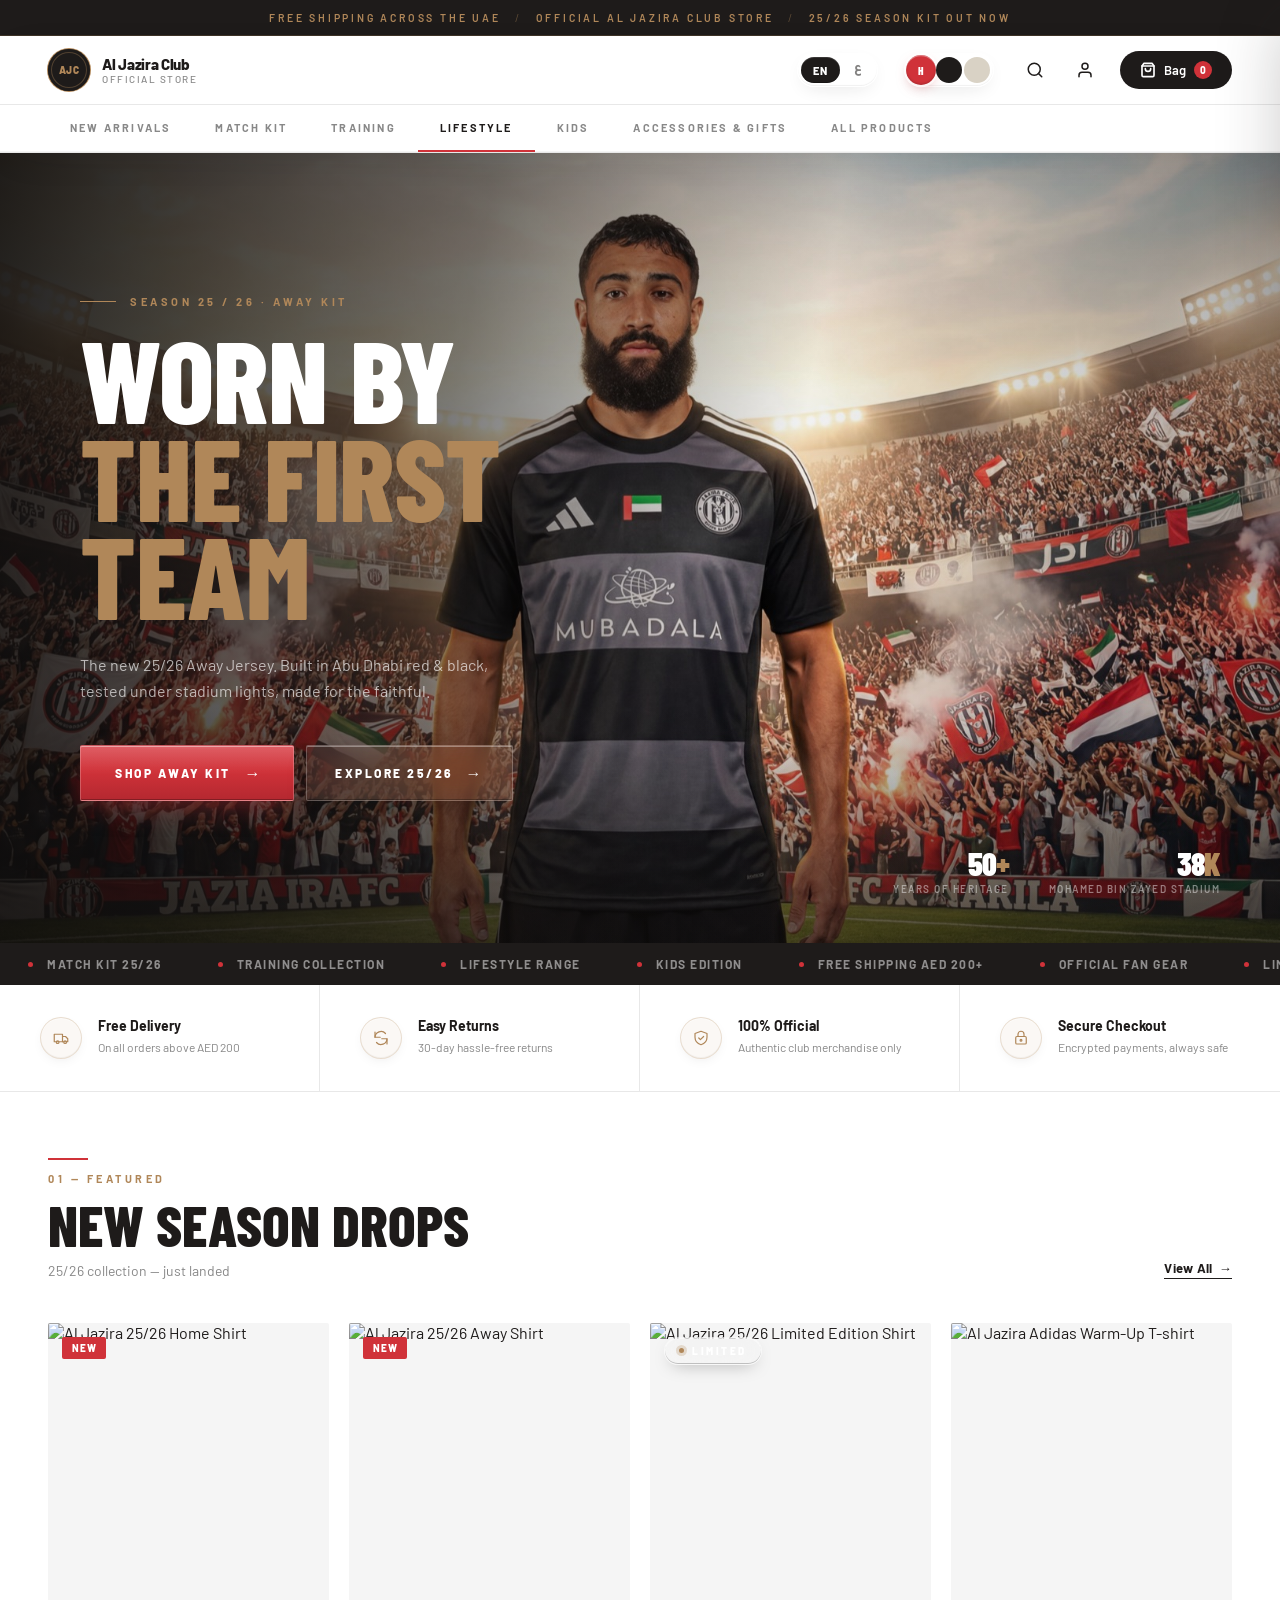
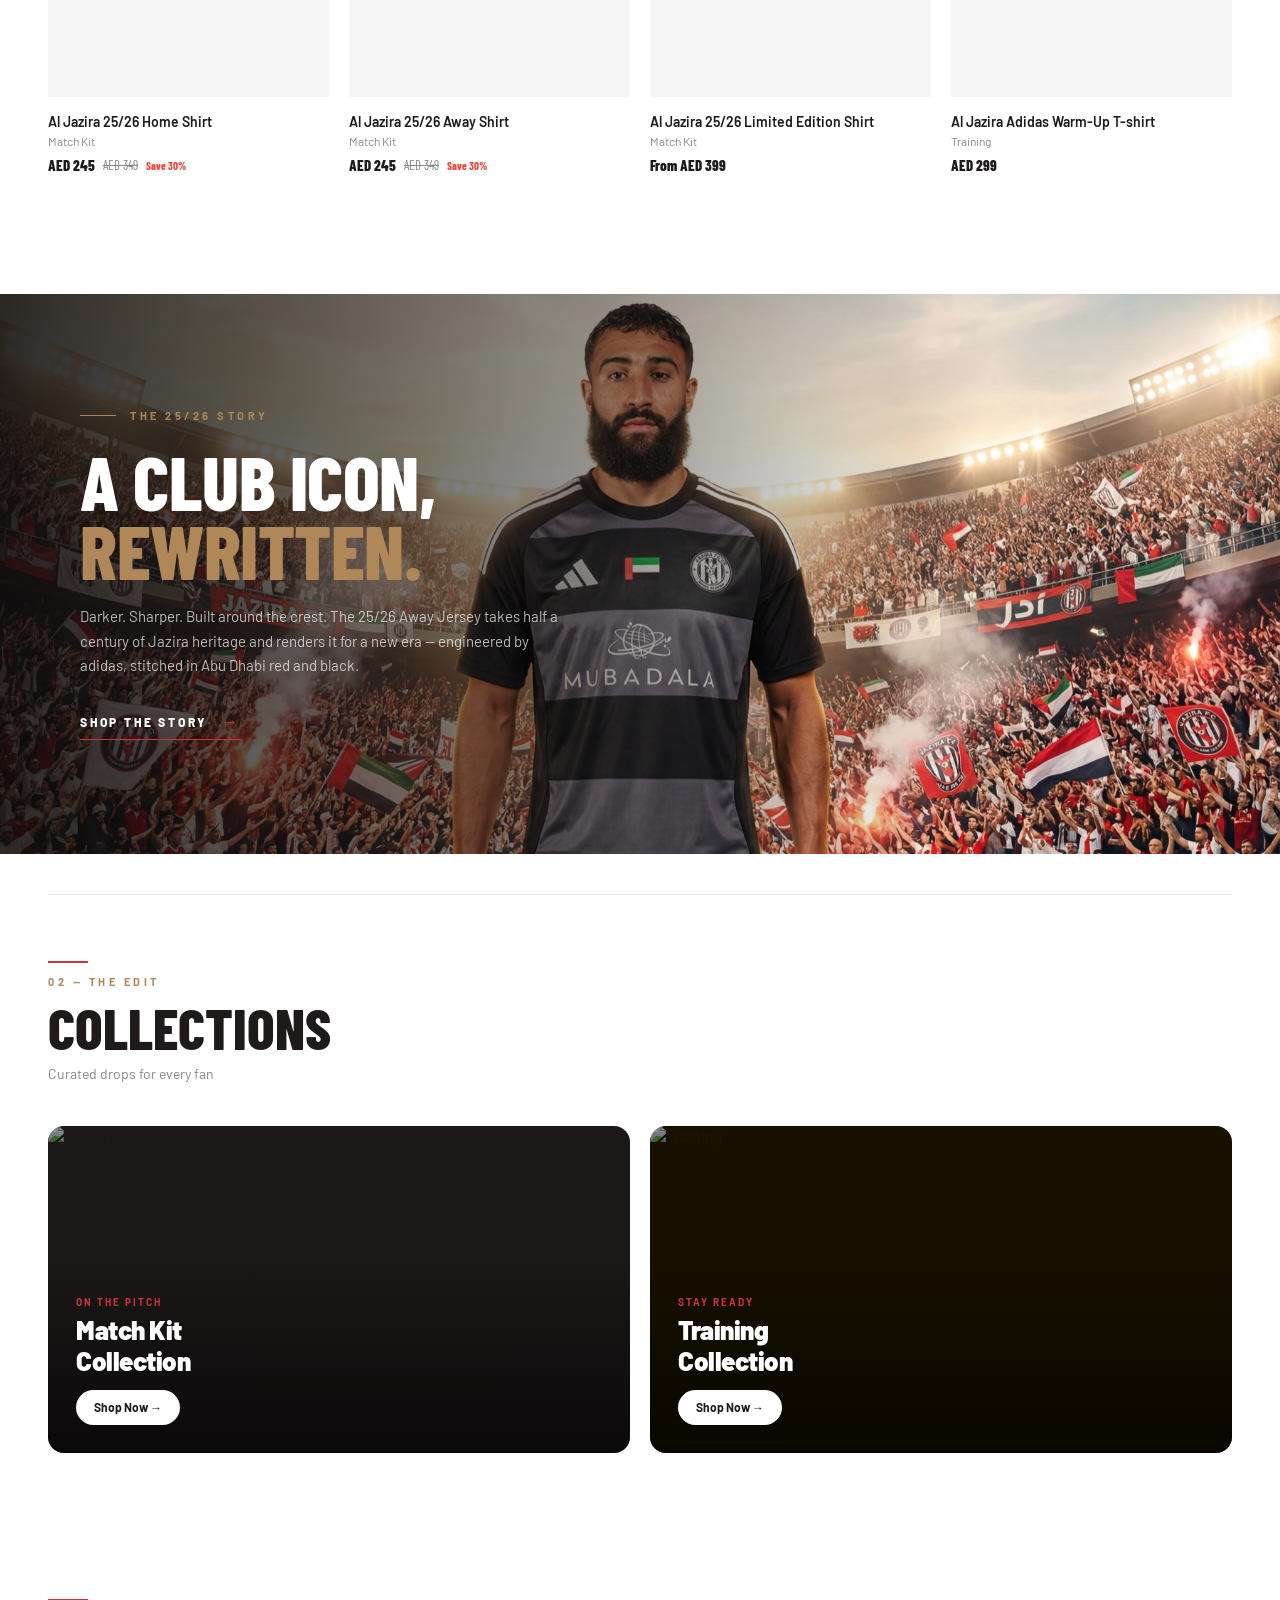
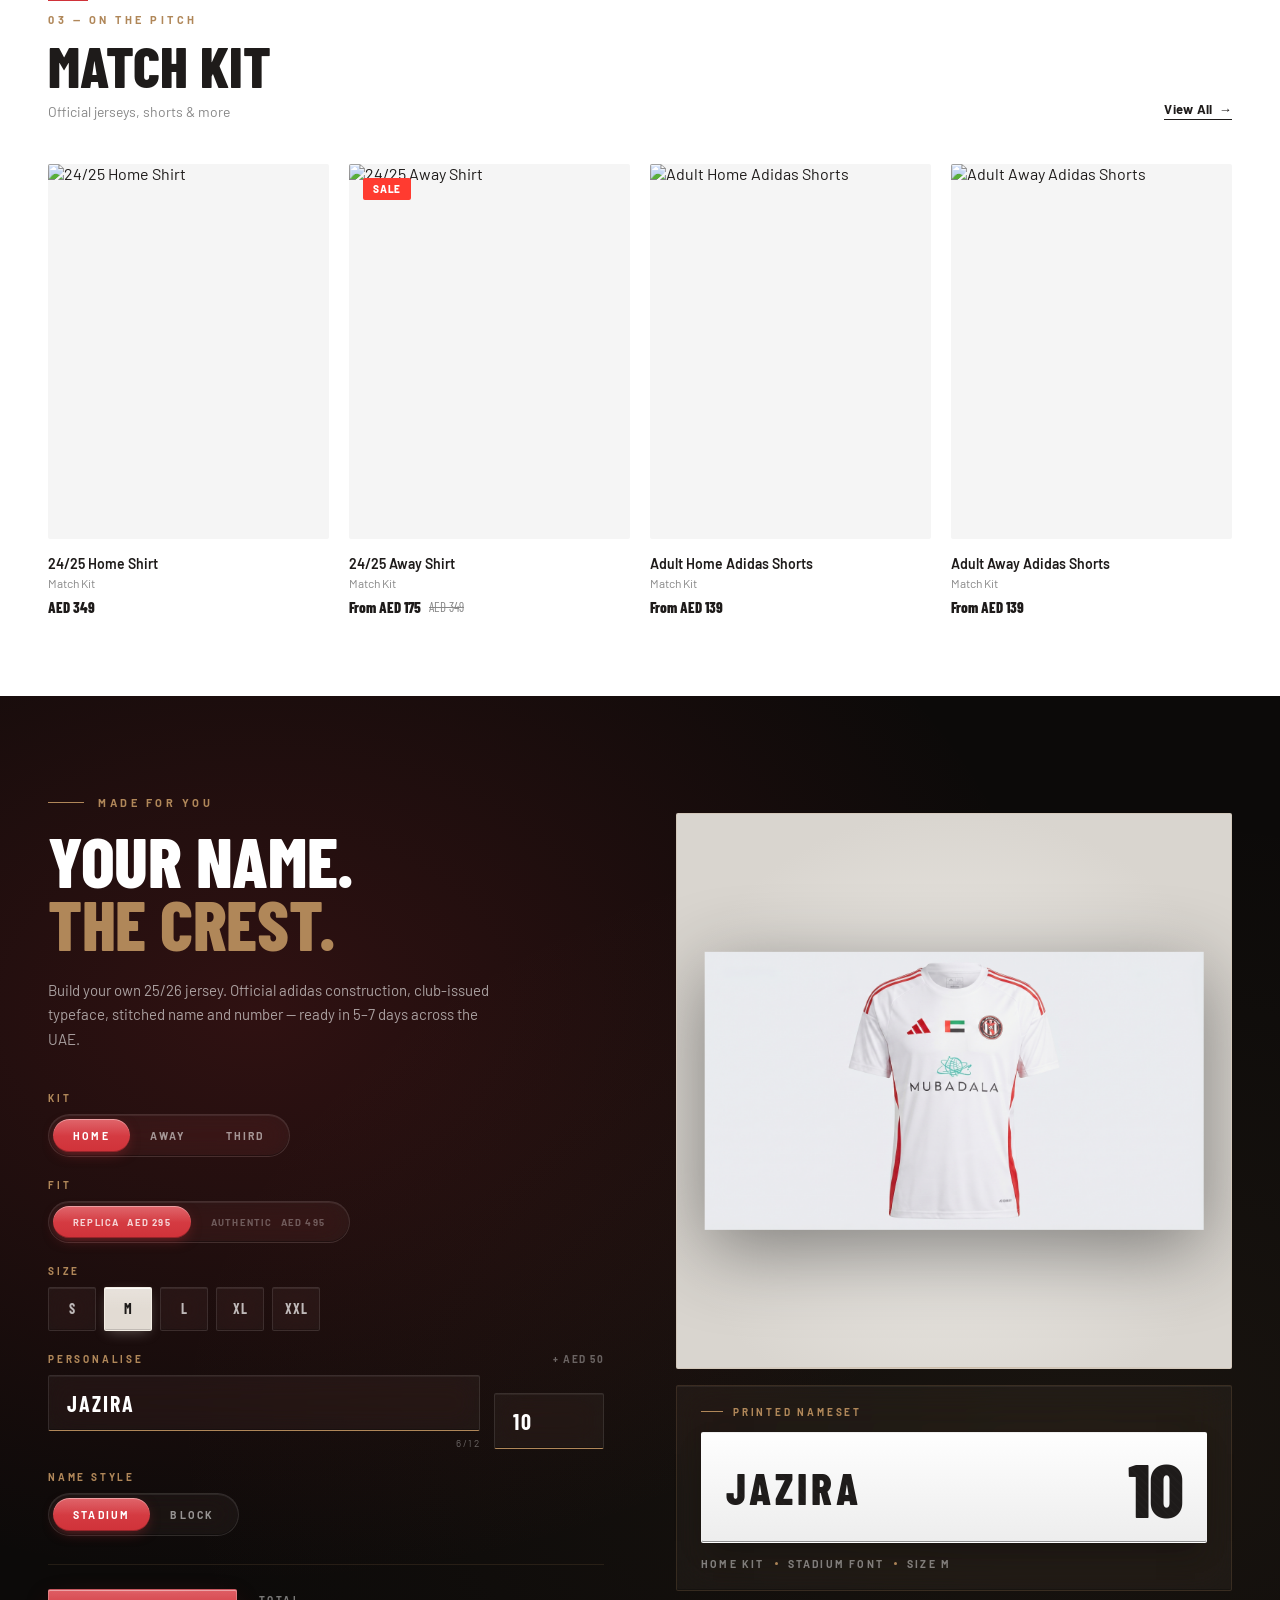
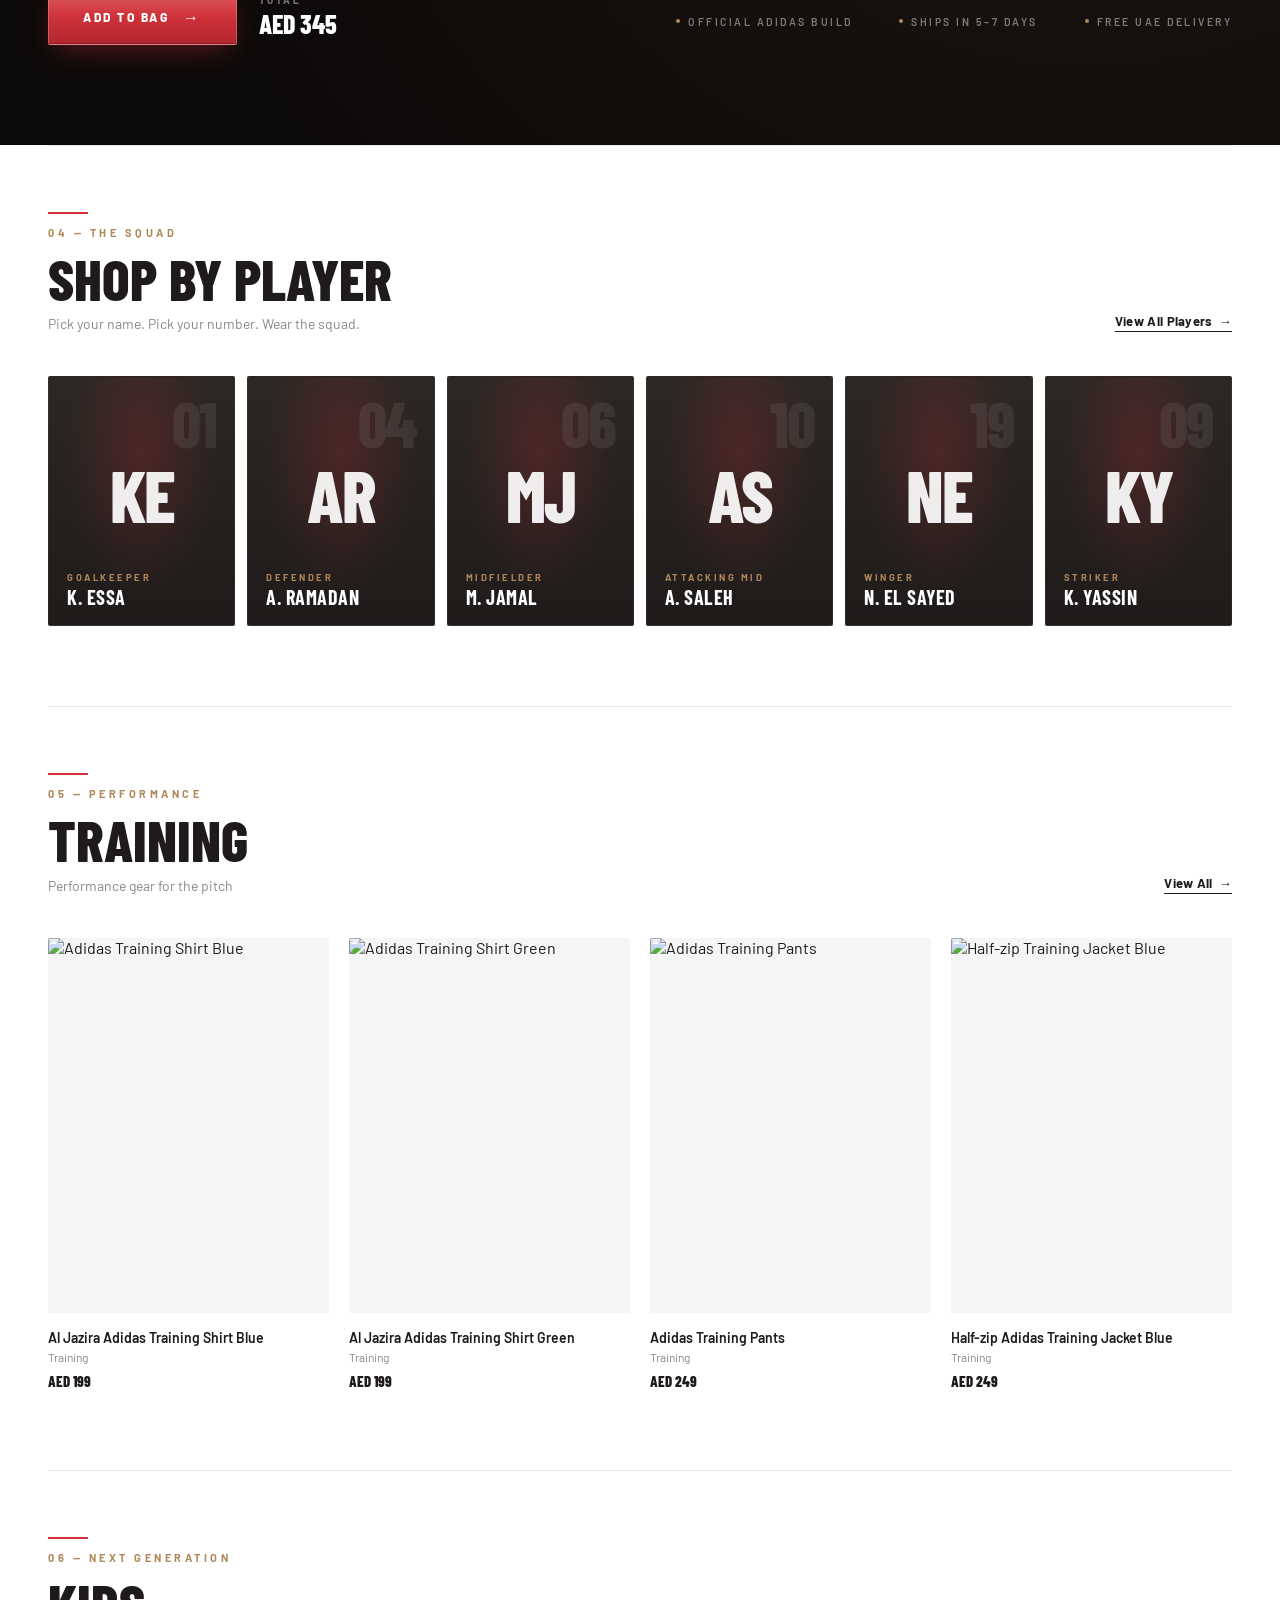
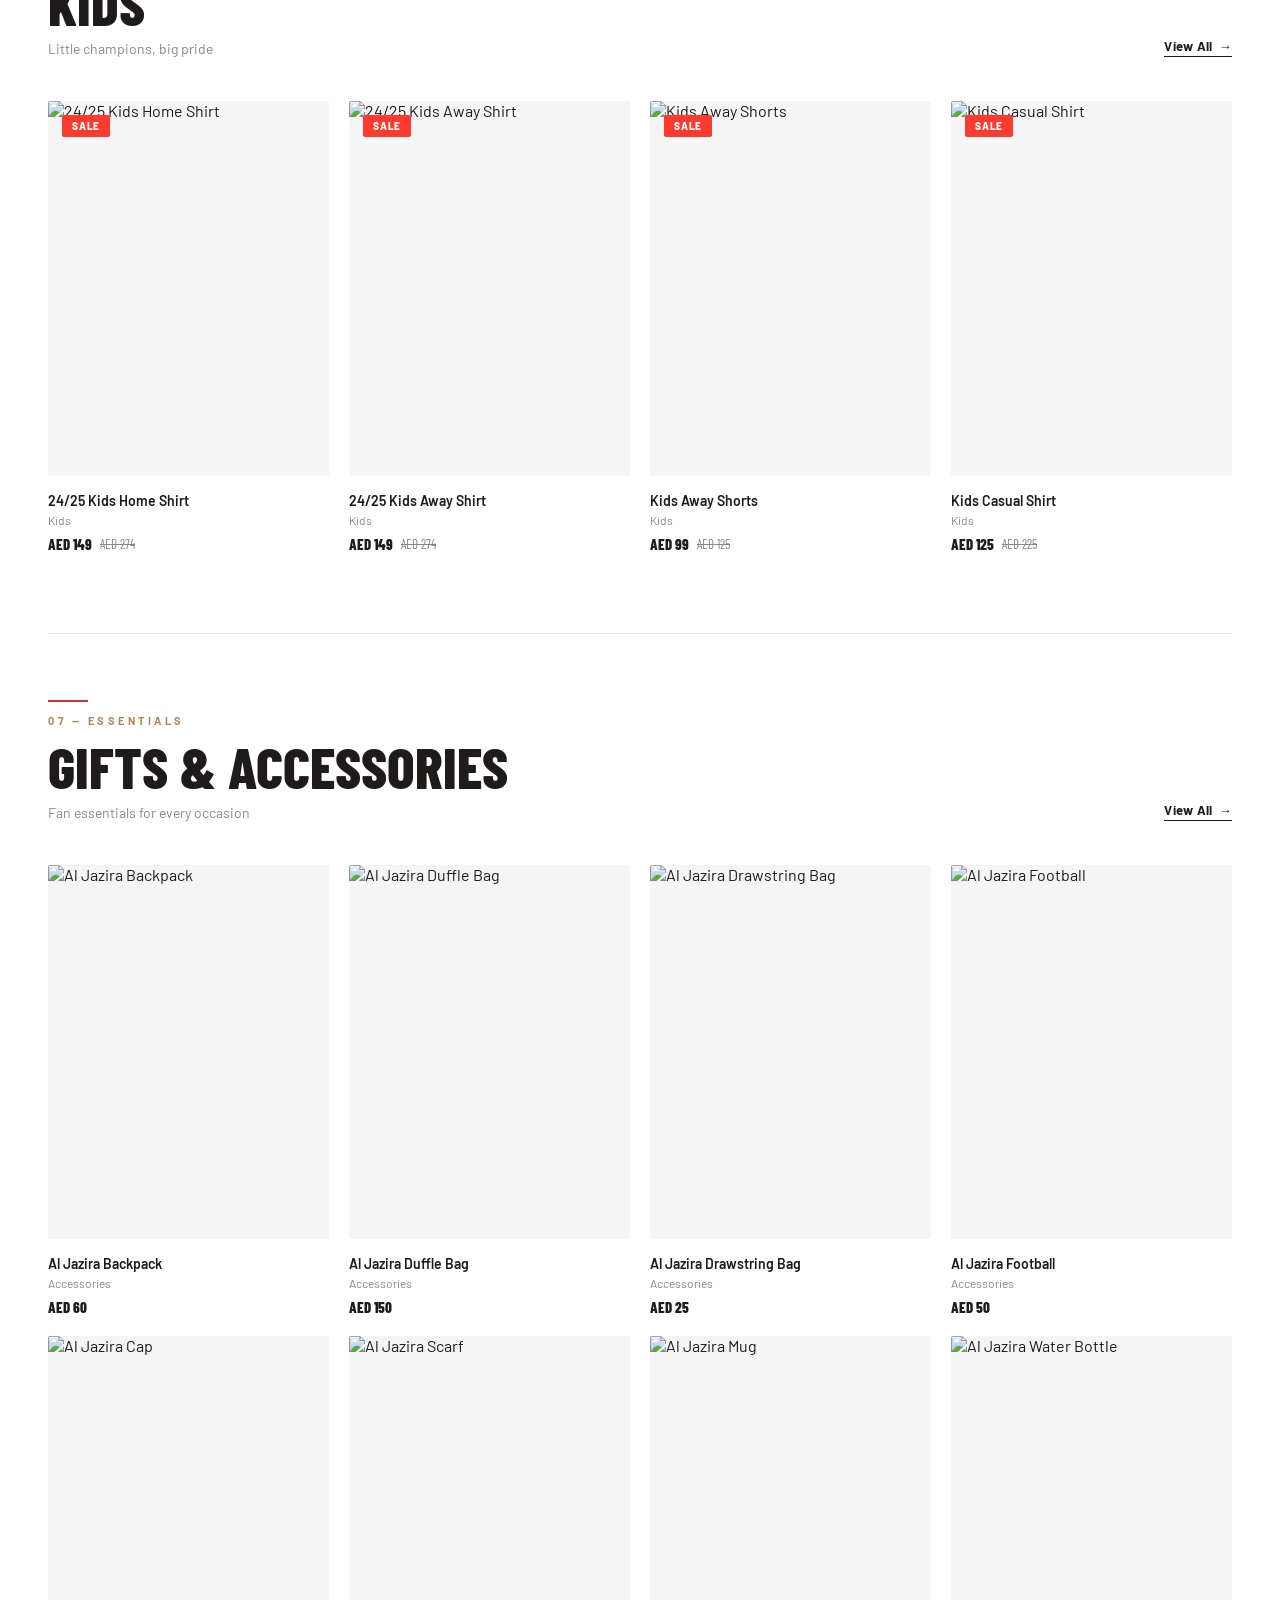
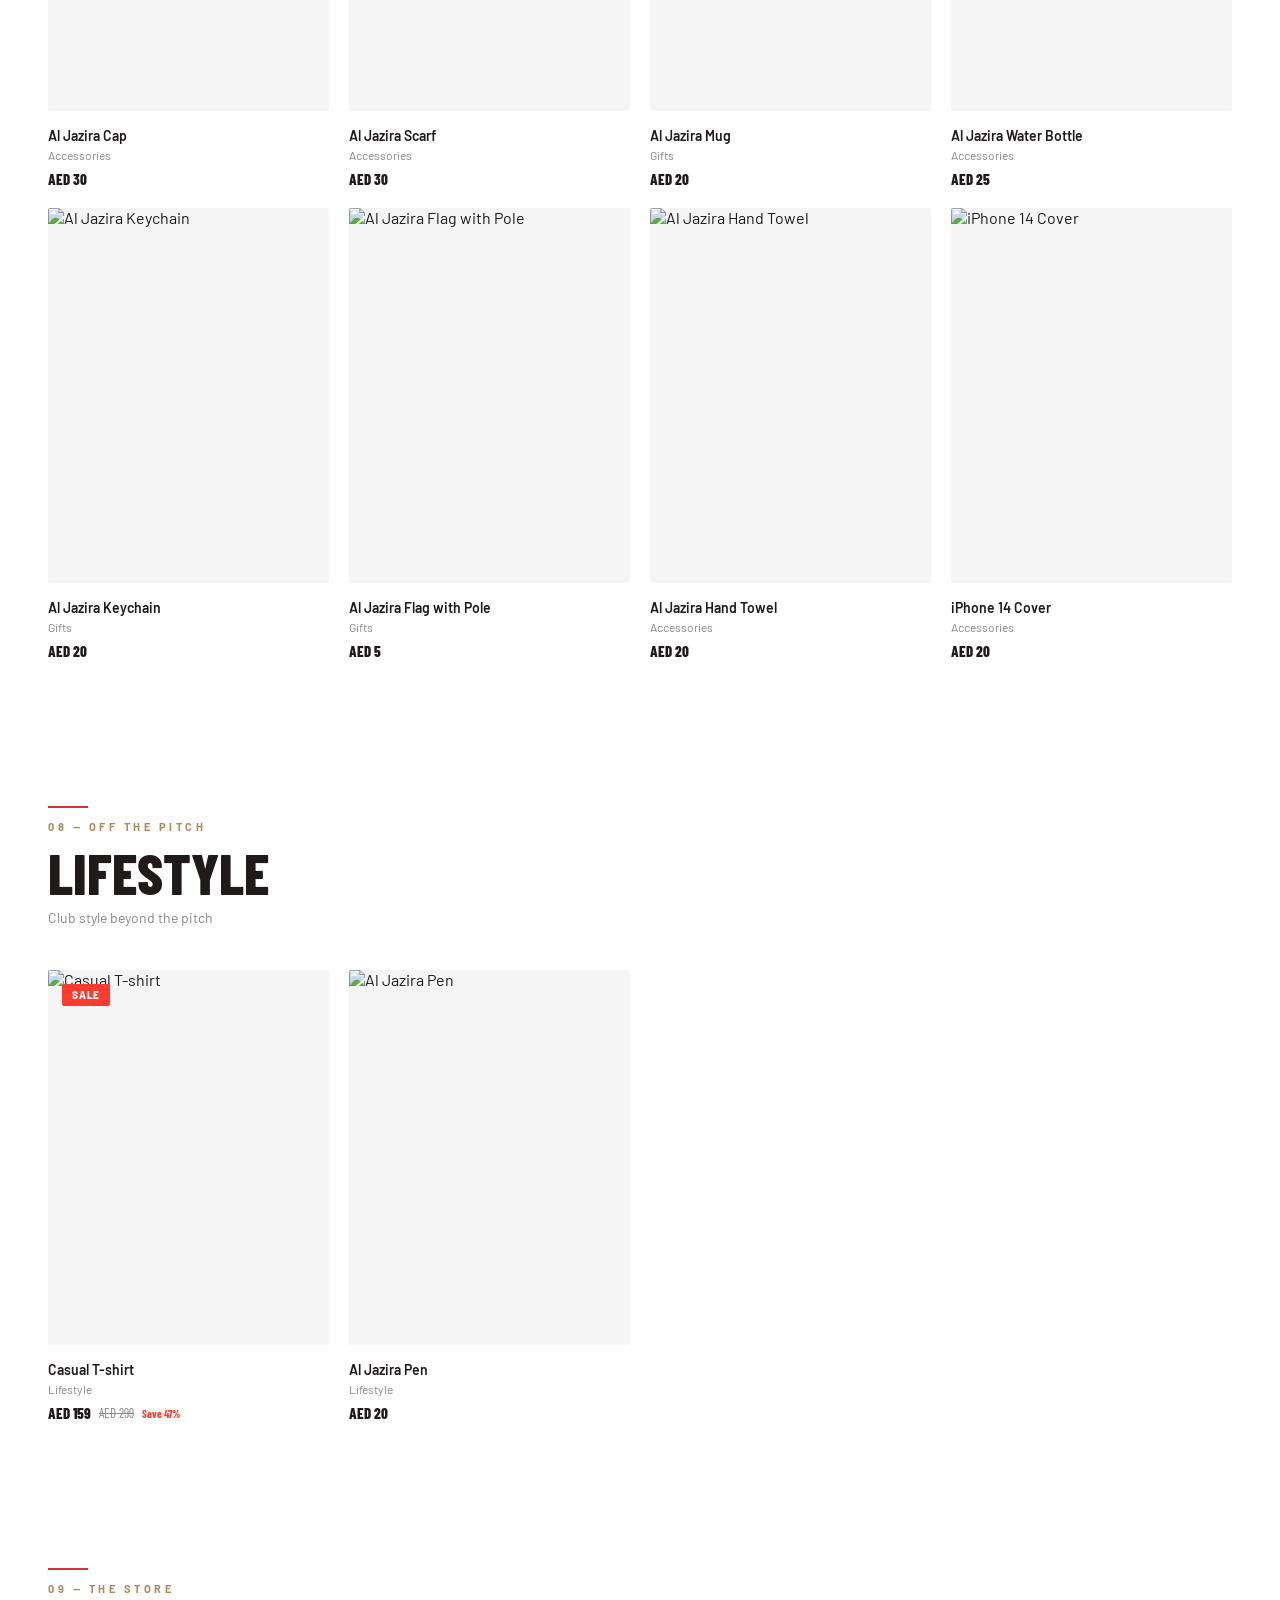
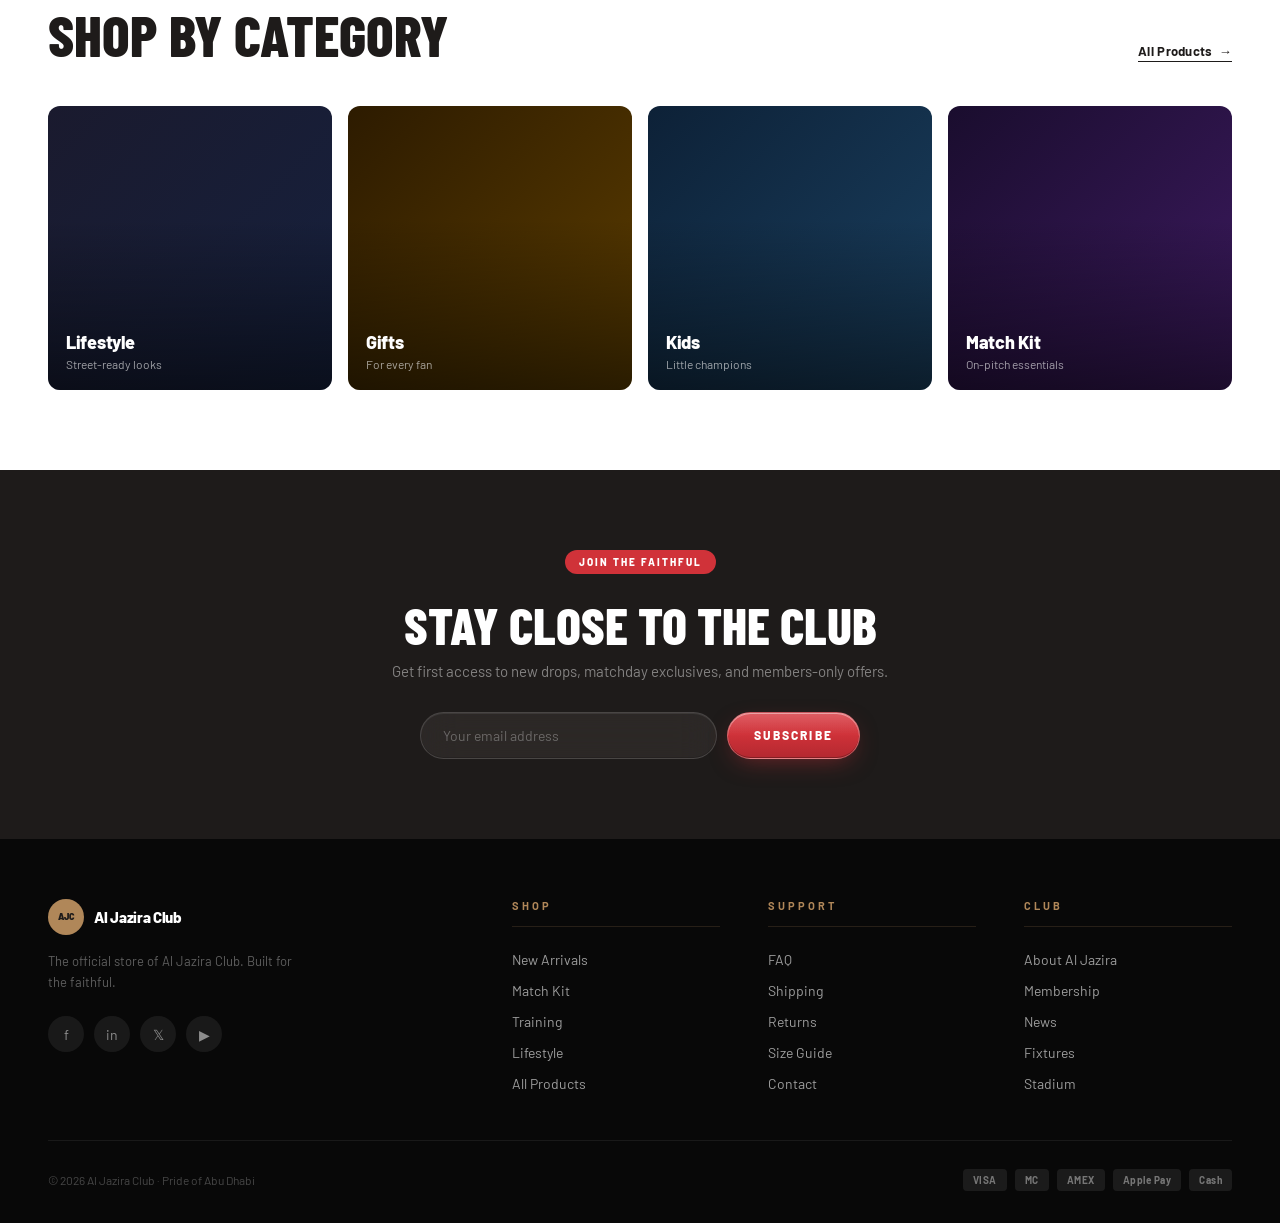
==== index.html @ ee6cc9b4 "Initial commit — Al Jazira Club store concept Full editorial storefront prototype: - 4 pages (home, " ====
<!DOCTYPE html>
<html lang="en">
<head>
  <meta charset="UTF-8" />
  <meta name="viewport" content="width=device-width, initial-scale=1.0" />
  <title>Al Jazira Club — Official Store</title>
  <script>try{
    var h=document.documentElement;
    h.setAttribute('data-theme',localStorage.getItem('ajc-theme')||'home');
    var l=localStorage.getItem('ajc-lang')||'en';
    h.setAttribute('data-lang',l);
    h.setAttribute('lang',l);
    h.setAttribute('dir',l==='ar'?'rtl':'ltr');
  }catch(e){}</script>
  <link rel="preconnect" href="https://fonts.googleapis.com" />
  <link rel="preconnect" href="https://fonts.gstatic.com" crossorigin />
  <link href="https://fonts.googleapis.com/css2?family=Barlow:wght@300;400;500;600;700;800;900&family=Barlow+Condensed:wght@500;600;700;800;900&display=swap" rel="stylesheet" />
  <link rel="stylesheet" href="lang.css" />
  <script src="lang.js" defer></script>
  <style>
    *, *::before, *::after { box-sizing: border-box; margin: 0; padding: 0; }

    :root {
      --gold: #D03239;
      --gold-dark: #a82026;
      --bronze: #B08759;
      --bronze-dark: #8f6c43;
      --dark: #1E1B1A;
      --charcoal: #2a2724;
      --mid: #888;
      --light: #f5f5f5;
      --border: #e8e8e8;
      --white: #ffffff;
      --font: 'Barlow', sans-serif;
      --font-display: 'Barlow Condensed', 'Barlow', sans-serif;

      /* surfaces (theme-switchable) */
      --surface: #ffffff;
      --surface-nav: rgba(255,255,255,0.96);
      --surface-elevated: #f5f5f5;
      --ink: #1E1B1A;
      --ink-muted: #888;
      --rule: #e8e8e8;
    }

    /* HOME kit — default light */
    html[data-theme="home"] {
      --surface: #ffffff;
      --surface-nav: rgba(255,255,255,0.96);
      --surface-elevated: #f5f5f5;
      --ink: #1E1B1A;
      --ink-muted: #888;
      --rule: #e8e8e8;
    }

    /* AWAY kit — dark mode */
    html[data-theme="away"] {
      --surface: #15120f;
      --surface-nav: rgba(15,13,12,0.92);
      --surface-elevated: #221e1a;
      --ink: #f4eee5;
      --ink-muted: rgba(244,238,229,0.45);
      --rule: rgba(176,135,89,0.18);
      --light: #221e1a;
      --border: rgba(244,238,229,0.08);
      --mid: rgba(244,238,229,0.45);
      --dark: #f4eee5;
      --charcoal: #e5dccb;
    }

    /* THIRD kit — heritage cream */
    html[data-theme="third"] {
      --surface: #ece6d9;
      --surface-nav: rgba(236,230,217,0.94);
      --surface-elevated: #e0d9c7;
      --ink: #2a2216;
      --ink-muted: #7a6d52;
      --rule: rgba(176,135,89,0.28);
      --light: #e0d9c7;
      --border: rgba(42,34,22,0.12);
    }

    html { scroll-behavior: smooth; }

    body {
      font-family: var(--font);
      background: var(--surface);
      color: var(--ink);
      overflow-x: hidden;
      transition: background 0.35s ease, color 0.35s ease;
    }

    /* ─── ANNOUNCEMENT BAR ─── */
    .announcement {
      background: var(--dark);
      text-align: center;
      padding: 11px 20px;
      font-size: 10.5px;
      font-weight: 600;
      letter-spacing: 2.8px;
      text-transform: uppercase;
      color: var(--bronze);
      border-bottom: 1px solid rgba(176,135,89,0.22);
    }
    .announcement .sep {
      color: rgba(176,135,89,0.45);
      margin: 0 14px;
      font-weight: 400;
    }

    /* ─── NAV ─── */
    nav {
      position: sticky;
      top: 0;
      z-index: 200;
      background: var(--surface-nav);
      backdrop-filter: blur(16px);
      border-bottom: 1px solid var(--rule);
      transition: background 0.35s ease, border-color 0.35s ease;
    }

    .nav-top {
      display: flex;
      align-items: center;
      justify-content: space-between;
      padding: 0 48px;
      height: 68px;
    }

    .nav-logo {
      display: flex;
      align-items: center;
      gap: 12px;
      text-decoration: none;
    }

    .logo-badge {
      width: 42px;
      height: 42px;
      background: var(--dark);
      border-radius: 50%;
      display: flex;
      align-items: center;
      justify-content: center;
      position: relative;
      overflow: hidden;
      box-shadow: 0 0 0 1px var(--bronze), inset 0 0 0 3px var(--dark), inset 0 0 0 4px rgba(176,135,89,0.35);
    }

    .logo-badge::after {
      content: 'AJC';
      color: var(--bronze);
      font-size: 10px;
      font-weight: 900;
      letter-spacing: 0.5px;
    }

    .logo-text {
      display: flex;
      flex-direction: column;
      line-height: 1;
    }

    .logo-text strong {
      font-size: 15px;
      font-weight: 800;
      color: var(--dark);
      letter-spacing: -0.3px;
    }

    .logo-text span {
      font-size: 10px;
      font-weight: 500;
      color: var(--mid);
      letter-spacing: 1.5px;
      text-transform: uppercase;
      margin-top: 2px;
    }

    .nav-actions {
      display: flex;
      align-items: center;
      gap: 20px;
    }

    .nav-icon-btn {
      background: none;
      border: none;
      cursor: pointer;
      padding: 6px;
      color: var(--dark);
      display: flex;
      align-items: center;
      justify-content: center;
      border-radius: 50%;
      transition: background 0.15s;
    }

    .nav-icon-btn:hover { background: var(--light); }

    .cart-btn {
      display: flex;
      align-items: center;
      gap: 8px;
      background: var(--dark);
      color: var(--white);
      border: none;
      border-radius: 100px;
      padding: 10px 20px;
      font-family: var(--font);
      font-size: 13px;
      font-weight: 600;
      cursor: pointer;
      transition: background 0.2s;
    }

    .cart-btn:hover { background: var(--charcoal); }

    .cart-count {
      background: var(--gold);
      color: var(--white);
      border-radius: 50%;
      width: 18px;
      height: 18px;
      font-size: 10px;
      font-weight: 800;
      display: flex;
      align-items: center;
      justify-content: center;
    }

    /* Nav categories strip */
    .nav-cats {
      border-top: 1px solid var(--rule);
      display: flex;
      align-items: center;
      padding: 0 48px;
      gap: 0;
      overflow-x: auto;
      scrollbar-width: none;
    }

    .nav-cats::-webkit-scrollbar { display: none; }

    .nav-cat {
      text-decoration: none;
      color: var(--mid);
      font-size: 11px;
      font-weight: 700;
      letter-spacing: 2.2px;
      text-transform: uppercase;
      padding: 16px 22px;
      border-bottom: 2px solid transparent;
      transition: color 0.2s, border-color 0.2s;
      white-space: nowrap;
    }

    .nav-cat:hover { color: var(--dark); border-color: var(--bronze); }
    .nav-cat.active { color: var(--dark); border-color: var(--gold); }

    /* ─── HERO ─── */
    .hero {
      position: relative;
      height: calc(100vh - 110px);
      min-height: 600px;
      overflow: hidden;
      display: flex;
      align-items: center;
    }

    .hero video,
    .hero .hero-img {
      position: absolute;
      inset: 0;
      width: 100%;
      height: 100%;
      object-fit: cover;
      object-position: center 20%;
    }

    .hero-overlay {
      position: absolute;
      inset: 0;
      background:
        linear-gradient(100deg, rgba(15,13,12,0.92) 0%, rgba(15,13,12,0.55) 35%, rgba(15,13,12,0.05) 60%, rgba(15,13,12,0.35) 100%),
        linear-gradient(180deg, rgba(15,13,12,0.15) 0%, rgba(15,13,12,0) 30%, rgba(15,13,12,0) 70%, rgba(15,13,12,0.65) 100%);
    }

    .hero-content {
      position: relative;
      z-index: 2;
      padding: 0 80px;
      max-width: 700px;
    }

    .hero-kicker {
      display: flex;
      align-items: center;
      gap: 14px;
      margin-bottom: 22px;
      color: var(--bronze);
      font-size: 11px;
      font-weight: 700;
      letter-spacing: 3.5px;
      text-transform: uppercase;
    }
    .hero-kicker::before {
      content: '';
      width: 36px;
      height: 1px;
      background: var(--bronze);
    }

    .hero-season {
      display: inline-flex;
      align-items: center;
      gap: 10px;
      background: transparent;
      color: var(--white);
      font-size: 11px;
      font-weight: 800;
      letter-spacing: 2.2px;
      text-transform: uppercase;
      padding: 8px 16px;
      border: 1px solid rgba(176,135,89,0.55);
      border-radius: 2px;
      margin-bottom: 28px;
    }

    .hero-season::before {
      content: '';
      width: 5px;
      height: 5px;
      background: var(--gold);
      border-radius: 50%;
      box-shadow: 0 0 0 3px rgba(208,50,57,0.25);
    }

    .hero-title {
      font-family: var(--font-display);
      font-size: clamp(64px, 9vw, 132px);
      font-weight: 800;
      line-height: 0.85;
      color: var(--white);
      letter-spacing: -0.5px;
      text-transform: uppercase;
      margin-bottom: 28px;
    }

    .hero-title em {
      font-style: normal;
      color: var(--bronze);
    }

    .hero-desc {
      font-size: 16px;
      font-weight: 400;
      color: rgba(255,255,255,0.65);
      line-height: 1.65;
      max-width: 440px;
      margin-bottom: 40px;
    }

    .hero-btns {
      display: flex;
      gap: 12px;
      flex-wrap: wrap;
    }

    .btn-gold {
      display: inline-flex;
      align-items: center;
      gap: 14px;
      color: var(--white);
      text-decoration: none;
      font-size: 12px;
      font-weight: 800;
      letter-spacing: 2.5px;
      text-transform: uppercase;
      padding: 17px 30px 17px 34px;
      border-radius: 2px;
      position: relative;
      overflow: hidden;
      cursor: pointer;
      border: 1px solid rgba(255,255,255,0.22);
      background:
        linear-gradient(180deg, rgba(255,255,255,0.14) 0%, rgba(255,255,255,0) 52%),
        linear-gradient(180deg, #d9444b 0%, #D03239 45%, #b42830 100%);
      backdrop-filter: blur(20px) saturate(1.6);
      -webkit-backdrop-filter: blur(20px) saturate(1.6);
      box-shadow:
        inset 0 1px 0 rgba(255,255,255,0.42),
        inset 0 -1px 0 rgba(0,0,0,0.28),
        0 10px 30px -10px rgba(208,50,57,0.55),
        0 2px 8px -2px rgba(0,0,0,0.2);
      transition: transform 0.2s ease, gap 0.25s ease, box-shadow 0.25s ease, filter 0.25s ease;
    }
    .btn-gold::before {
      content: '';
      position: absolute;
      inset: 0;
      background: radial-gradient(ellipse 140% 80% at 50% -40%, rgba(255,255,255,0.35) 0%, rgba(255,255,255,0) 60%);
      pointer-events: none;
    }
    .btn-gold::after {
      content: '→';
      font-size: 16px;
      font-weight: 400;
      transition: transform 0.25s;
      position: relative;
    }
    .btn-gold > * { position: relative; }
    .btn-gold:hover {
      transform: translateY(-2px);
      gap: 18px;
      filter: brightness(1.06);
      box-shadow:
        inset 0 1px 0 rgba(255,255,255,0.55),
        inset 0 -1px 0 rgba(0,0,0,0.3),
        0 14px 40px -12px rgba(208,50,57,0.7),
        0 3px 10px -2px rgba(0,0,0,0.25);
    }
    .btn-gold:hover::after { transform: translateX(4px); }
    .btn-gold:active { transform: translateY(0); }

    .btn-outline-white {
      display: inline-flex;
      align-items: center;
      gap: 8px;
      background: transparent;
      color: var(--white);
      text-decoration: none;
      font-size: 13px;
      font-weight: 700;
      letter-spacing: 0.3px;
      padding: 14px 28px;
      border-radius: 100px;
      border: 1.5px solid rgba(255,255,255,0.35);
      transition: border-color 0.2s, background 0.2s;
    }

    .btn-outline-white:hover {
      border-color: rgba(255,255,255,0.8);
      background: rgba(255,255,255,0.08);
    }

    /* Hero stats */
    .hero-stats {
      position: absolute;
      bottom: 48px;
      right: 60px;
      z-index: 2;
      display: flex;
      gap: 40px;
    }

    .hero-stat {
      text-align: right;
    }

    .hero-stat-num {
      font-size: 32px;
      font-weight: 900;
      color: var(--white);
      line-height: 1;
      letter-spacing: -1px;
    }

    .hero-stat-num span { color: var(--bronze); }

    .hero-stat-label {
      font-size: 10px;
      font-weight: 600;
      letter-spacing: 1.5px;
      text-transform: uppercase;
      color: rgba(255,255,255,0.45);
      margin-top: 4px;
    }

    /* ─── MARQUEE ─── */
    .marquee-wrap {
      background: var(--dark);
      overflow: hidden;
      padding: 14px 0;
    }

    .marquee-track {
      display: flex;
      width: max-content;
      animation: marquee 24s linear infinite;
    }

    .marquee-item {
      display: flex;
      align-items: center;
      gap: 14px;
      padding: 0 28px;
      font-size: 12px;
      font-weight: 700;
      letter-spacing: 1.5px;
      text-transform: uppercase;
      color: rgba(255,255,255,0.5);
      white-space: nowrap;
    }

    .marquee-dot {
      width: 5px;
      height: 5px;
      background: var(--gold);
      border-radius: 50%;
      flex-shrink: 0;
    }

    @keyframes marquee {
      from { transform: translateX(0); }
      to { transform: translateX(-50%); }
    }

    /* ─── SECTION SHARED ─── */
    .section {
      padding: 80px 48px;
      max-width: 1400px;
      margin: 0 auto;
    }

    .section-header {
      display: flex;
      align-items: flex-end;
      justify-content: space-between;
      margin-bottom: 44px;
      position: relative;
    }
    .section-header::before {
      content: '';
      position: absolute;
      top: -14px;
      left: 0;
      width: 40px;
      height: 2px;
      background: var(--gold);
    }

    .section-kicker {
      display: block;
      font-size: 11px;
      font-weight: 700;
      letter-spacing: 3.5px;
      text-transform: uppercase;
      color: var(--bronze);
      margin-bottom: 12px;
    }

    .section-title {
      font-family: var(--font-display);
      font-size: clamp(40px, 4.5vw, 60px);
      font-weight: 800;
      letter-spacing: 0;
      text-transform: uppercase;
      color: var(--dark);
      line-height: 0.95;
    }

    .section-sub {
      font-size: 14px;
      color: var(--mid);
      margin-top: 10px;
      font-weight: 400;
    }

    .link-all {
      display: inline-flex;
      align-items: center;
      gap: 6px;
      text-decoration: none;
      color: var(--dark);
      font-size: 13px;
      font-weight: 700;
      letter-spacing: 0.3px;
      border-bottom: 1.5px solid var(--dark);
      padding-bottom: 2px;
      transition: color 0.2s, border-color 0.2s;
    }

    .link-all:hover { color: var(--mid); border-color: var(--mid); }

    /* ─── PRODUCT GRID ─── */
    .product-grid {
      display: grid;
      grid-template-columns: repeat(4, 1fr);
      gap: 20px;
    }

    .product-card {
      cursor: pointer;
    }

    .product-img {
      aspect-ratio: 3/4;
      background: var(--light);
      border-radius: 2px;
      overflow: hidden;
      position: relative;
      margin-bottom: 16px;
      transition: box-shadow 0.3s ease;
    }

    .product-card:hover .product-img {
      box-shadow: 0 0 0 1px var(--bronze), 0 18px 40px -18px rgba(30,27,26,0.35);
    }

    .product-img img {
      width: 100%;
      height: 100%;
      object-fit: cover;
      transition: transform 0.5s ease;
    }

    .product-card:hover .product-img img { transform: scale(1.06); }

    .product-badge {
      position: absolute;
      top: 14px;
      left: 14px;
      background: var(--gold);
      color: var(--white);
      font-size: 10px;
      font-weight: 800;
      letter-spacing: 0.8px;
      text-transform: uppercase;
      padding: 5px 10px;
      border-radius: 2px;
    }

    .product-badge.sale { background: #ff3b30; color: #fff; }

    .product-wishlist {
      position: absolute;
      top: 14px;
      right: 14px;
      width: 36px;
      height: 36px;
      background: rgba(255,255,255,0.55);
      backdrop-filter: blur(14px) saturate(1.8);
      -webkit-backdrop-filter: blur(14px) saturate(1.8);
      border: 1px solid rgba(255,255,255,0.7);
      border-radius: 50%;
      display: flex;
      align-items: center;
      justify-content: center;
      opacity: 0;
      transform: translateY(-4px);
      transition: opacity 0.25s, transform 0.25s, background 0.2s;
      cursor: pointer;
      font-size: 15px;
      color: #1E1B1A;
      box-shadow:
        inset 0 1px 0 rgba(255,255,255,0.9),
        inset 0 -1px 0 rgba(0,0,0,0.05),
        0 6px 16px -6px rgba(30,27,26,0.25);
    }

    .product-card:hover .product-wishlist { opacity: 1; transform: translateY(0); }
    .product-wishlist:hover { background: rgba(255,255,255,0.8); color: var(--gold); }

    .product-quick-add {
      position: absolute;
      bottom: 14px;
      left: 14px;
      right: 14px;
      background: rgba(15,13,12,0.55);
      backdrop-filter: blur(18px) saturate(1.8);
      -webkit-backdrop-filter: blur(18px) saturate(1.8);
      border: 1px solid rgba(255,255,255,0.22);
      color: var(--white);
      border-radius: 2px;
      padding: 13px;
      font-family: var(--font);
      font-size: 11px;
      font-weight: 800;
      letter-spacing: 2.2px;
      text-transform: uppercase;
      cursor: pointer;
      opacity: 0;
      transform: translateY(8px);
      transition: opacity 0.25s, transform 0.25s, background 0.2s;
      box-shadow:
        inset 0 1px 0 rgba(255,255,255,0.25),
        inset 0 -1px 0 rgba(0,0,0,0.35),
        0 10px 24px -10px rgba(0,0,0,0.5);
    }

    .product-card:hover .product-quick-add {
      opacity: 1;
      transform: translateY(0);
    }

    .product-quick-add:hover {
      background: rgba(208,50,57,0.7);
      border-color: rgba(255,255,255,0.35);
      color: var(--white);
    }

    .product-info {}

    .product-name {
      font-size: 14px;
      font-weight: 600;
      color: var(--dark);
      margin-bottom: 4px;
    }

    .product-category {
      font-size: 12px;
      color: var(--mid);
      margin-bottom: 8px;
    }

    .product-price {
      display: flex;
      align-items: center;
      gap: 8px;
    }

    .price-current {
      font-size: 15px;
      font-weight: 800;
      color: var(--dark);
    }

    .price-original {
      font-size: 13px;
      color: var(--mid);
      text-decoration: line-through;
    }

    .price-save {
      font-size: 11px;
      font-weight: 700;
      color: #ff3b30;
    }

    /* Placeholder product images */
    .product-placeholder {
      width: 100%;
      height: 100%;
      display: flex;
      flex-direction: column;
      align-items: center;
      justify-content: center;
      gap: 12px;
      background: linear-gradient(135deg, #f0f0f0, #e0e0e0);
    }

    .placeholder-icon {
      font-size: 40px;
      opacity: 0.3;
    }

    .placeholder-label {
      font-size: 11px;
      font-weight: 600;
      letter-spacing: 1px;
      text-transform: uppercase;
      color: #aaa;
    }

    /* ─── COLLECTIONS BANNER ─── */
    .collections-grid {
      display: grid;
      grid-template-columns: 1fr 1fr;
      gap: 20px;
    }

    .collection-banner {
      position: relative;
      border-radius: 16px;
      overflow: hidden;
      aspect-ratio: 16/9;
      cursor: pointer;
    }

    .collection-banner img,
    .collection-banner-bg {
      width: 100%;
      height: 100%;
      object-fit: cover;
      transition: transform 0.5s ease;
    }

    .collection-banner:hover .collection-banner-bg { transform: scale(1.04); }

    .collection-banner-bg {
      position: absolute;
      inset: 0;
      display: flex;
      align-items: center;
      justify-content: center;
    }

    .collection-overlay {
      position: absolute;
      inset: 0;
      background: linear-gradient(to top, rgba(0,0,0,0.65) 0%, rgba(0,0,0,0.1) 60%);
    }

    .collection-content {
      position: absolute;
      bottom: 28px;
      left: 28px;
      right: 28px;
    }

    .collection-tag {
      font-size: 10px;
      font-weight: 700;
      letter-spacing: 2px;
      text-transform: uppercase;
      color: var(--gold);
      margin-bottom: 6px;
    }

    .collection-title {
      font-size: 26px;
      font-weight: 900;
      color: var(--white);
      letter-spacing: -0.5px;
      margin-bottom: 14px;
    }

    .btn-sm-white {
      display: inline-flex;
      align-items: center;
      gap: 6px;
      background: var(--white);
      color: var(--dark);
      text-decoration: none;
      font-size: 12px;
      font-weight: 700;
      padding: 10px 18px;
      border-radius: 100px;
      transition: background 0.2s;
    }

    .btn-sm-white:hover { background: var(--gold); }

    /* ─── CATEGORY TILES ─── */
    .category-tiles {
      display: grid;
      grid-template-columns: repeat(4, 1fr);
      gap: 16px;
    }

    .category-tile {
      position: relative;
      border-radius: 12px;
      overflow: hidden;
      aspect-ratio: 1;
      cursor: pointer;
      text-decoration: none;
    }

    .category-tile-bg {
      width: 100%;
      height: 100%;
      transition: transform 0.4s ease;
      display: flex;
      align-items: center;
      justify-content: center;
      font-size: 48px;
    }

    .category-tile:hover .category-tile-bg { transform: scale(1.06); }

    .category-tile-overlay {
      position: absolute;
      inset: 0;
      background: linear-gradient(to top, rgba(0,0,0,0.55) 0%, transparent 60%);
    }

    .category-tile-label {
      position: absolute;
      bottom: 18px;
      left: 18px;
      right: 18px;
    }

    .category-tile-label strong {
      display: block;
      font-size: 18px;
      font-weight: 800;
      color: var(--white);
      letter-spacing: -0.3px;
    }

    .category-tile-label span {
      font-size: 12px;
      color: rgba(255,255,255,0.6);
      font-weight: 400;
    }

    /* ─── NEWSLETTER ─── */
    .newsletter-section {
      background: var(--dark);
      padding: 80px 48px;
      text-align: center;
    }

    .newsletter-inner {
      max-width: 560px;
      margin: 0 auto;
    }

    .newsletter-badge {
      display: inline-block;
      background: var(--gold);
      color: var(--white);
      font-size: 10px;
      font-weight: 800;
      letter-spacing: 2px;
      text-transform: uppercase;
      padding: 6px 14px;
      border-radius: 100px;
      margin-bottom: 24px;
    }

    .newsletter-title {
      font-family: var(--font-display);
      font-size: 52px;
      font-weight: 800;
      text-transform: uppercase;
      color: var(--white);
      letter-spacing: 0;
      line-height: 1;
      margin-bottom: 12px;
    }

    .newsletter-sub {
      font-size: 15px;
      color: rgba(255,255,255,0.45);
      margin-bottom: 32px;
    }

    .newsletter-form {
      display: flex;
      gap: 10px;
      max-width: 440px;
      margin: 0 auto;
    }

    .newsletter-input {
      flex: 1;
      background: rgba(255,255,255,0.06);
      backdrop-filter: blur(18px) saturate(1.6);
      -webkit-backdrop-filter: blur(18px) saturate(1.6);
      border: 1px solid rgba(255,255,255,0.14);
      border-radius: 100px;
      padding: 14px 22px;
      font-family: var(--font);
      font-size: 14px;
      color: var(--white);
      outline: none;
      box-shadow: inset 0 1px 0 rgba(255,255,255,0.08), inset 0 -1px 0 rgba(0,0,0,0.15);
      transition: border-color 0.2s, background 0.2s;
    }

    .newsletter-input::placeholder { color: rgba(255,255,255,0.3); }
    .newsletter-input:focus {
      border-color: rgba(176,135,89,0.55);
      background: rgba(255,255,255,0.09);
    }

    .newsletter-submit {
      position: relative;
      color: var(--white);
      border: 1px solid rgba(255,255,255,0.22);
      border-radius: 100px;
      padding: 14px 26px;
      background:
        linear-gradient(180deg, rgba(255,255,255,0.14) 0%, rgba(255,255,255,0) 52%),
        linear-gradient(180deg, #d9444b 0%, #D03239 45%, #b42830 100%);
      backdrop-filter: blur(18px) saturate(1.6);
      -webkit-backdrop-filter: blur(18px) saturate(1.6);
      box-shadow:
        inset 0 1px 0 rgba(255,255,255,0.42),
        inset 0 -1px 0 rgba(0,0,0,0.28),
        0 8px 24px -8px rgba(208,50,57,0.5);
      font-family: var(--font);
      font-size: 12px;
      font-weight: 800;
      letter-spacing: 2.2px;
      text-transform: uppercase;
      cursor: pointer;
      white-space: nowrap;
      transition: transform 0.15s, filter 0.2s, box-shadow 0.25s;
    }
    .newsletter-submit:hover {
      filter: brightness(1.06);
      transform: translateY(-1px);
      box-shadow:
        inset 0 1px 0 rgba(255,255,255,0.55),
        inset 0 -1px 0 rgba(0,0,0,0.3),
        0 12px 32px -8px rgba(208,50,57,0.65);
    }

    /* ─── FOOTER ─── */
    footer {
      background: #080808;
      padding: 60px 48px 32px;
    }

    .footer-top {
      display: grid;
      grid-template-columns: 2fr 1fr 1fr 1fr;
      gap: 48px;
      margin-bottom: 48px;
    }

    .footer-brand {}

    .footer-logo {
      display: flex;
      align-items: center;
      gap: 10px;
      text-decoration: none;
      margin-bottom: 16px;
    }

    .footer-logo-badge {
      width: 36px;
      height: 36px;
      background: var(--bronze);
      border-radius: 50%;
      display: flex;
      align-items: center;
      justify-content: center;
      font-size: 9px;
      font-weight: 900;
      color: var(--dark);
      letter-spacing: 0.3px;
    }

    .footer-logo-text {
      font-size: 15px;
      font-weight: 800;
      color: var(--white);
      letter-spacing: -0.3px;
    }

    .footer-tagline {
      font-size: 13px;
      color: rgba(255,255,255,0.35);
      line-height: 1.6;
      margin-bottom: 24px;
      max-width: 260px;
    }

    .social-links {
      display: flex;
      gap: 10px;
    }

    .social-link {
      width: 36px;
      height: 36px;
      background: rgba(255,255,255,0.07);
      border-radius: 50%;
      display: flex;
      align-items: center;
      justify-content: center;
      text-decoration: none;
      font-size: 14px;
      color: rgba(255,255,255,0.5);
      transition: background 0.2s, color 0.2s;
    }

    .social-link:hover { background: var(--gold); color: var(--white); }

    .footer-col h4 {
      font-size: 11px;
      font-weight: 700;
      letter-spacing: 3px;
      text-transform: uppercase;
      color: var(--bronze);
      margin-bottom: 22px;
      padding-bottom: 14px;
      border-bottom: 1px solid rgba(176,135,89,0.18);
    }

    .footer-col ul {
      list-style: none;
      display: flex;
      flex-direction: column;
      gap: 12px;
    }

    .footer-col a {
      text-decoration: none;
      color: rgba(255,255,255,0.6);
      font-size: 14px;
      font-weight: 400;
      transition: color 0.2s;
    }

    .footer-col a:hover { color: var(--white); }

    .footer-bottom {
      border-top: 1px solid rgba(255,255,255,0.07);
      padding-top: 28px;
      display: flex;
      justify-content: space-between;
      align-items: center;
      flex-wrap: wrap;
      gap: 16px;
    }

    .footer-bottom p {
      font-size: 12px;
      color: rgba(255,255,255,0.25);
    }

    .payment-icons {
      display: flex;
      align-items: center;
      gap: 8px;
    }

    .payment-icon {
      background: rgba(255,255,255,0.08);
      border-radius: 4px;
      padding: 5px 10px;
      font-size: 10px;
      font-weight: 700;
      color: rgba(255,255,255,0.4);
      letter-spacing: 0.5px;
    }

    /* ─── DIVIDER ─── */
    .divider {
      height: 1px;
      background: var(--border);
      margin: 0 48px;
    }

    /* ─── FEATURE STRIP ─── */
    .features {
      display: grid;
      grid-template-columns: repeat(4, 1fr);
      gap: 0;
      border-bottom: 1px solid var(--border);
    }

    .feature {
      padding: 32px 40px;
      border-right: 1px solid var(--border);
      display: flex;
      align-items: flex-start;
      gap: 16px;
    }

    .feature:last-child { border-right: none; }

    .feature-icon {
      width: 42px;
      height: 42px;
      flex-shrink: 0;
      display: flex;
      align-items: center;
      justify-content: center;
      border: 1px solid rgba(176,135,89,0.25);
      border-radius: 50%;
      color: var(--bronze);
      background: rgba(176,135,89,0.06);
      backdrop-filter: blur(12px) saturate(1.4);
      -webkit-backdrop-filter: blur(12px) saturate(1.4);
      box-shadow:
        inset 0 1px 0 rgba(255,255,255,0.5),
        inset 0 -1px 0 rgba(0,0,0,0.04),
        0 4px 14px -6px rgba(30,27,26,0.12);
      transition: background 0.25s, color 0.25s, border-color 0.25s, box-shadow 0.25s;
    }
    .feature-icon svg { width: 18px; height: 18px; stroke-width: 1.6; }
    .feature:hover .feature-icon {
      color: var(--gold);
      border-color: rgba(208,50,57,0.4);
      background: rgba(208,50,57,0.08);
      box-shadow:
        inset 0 1px 0 rgba(255,255,255,0.6),
        inset 0 -1px 0 rgba(0,0,0,0.08),
        0 8px 20px -6px rgba(208,50,57,0.3);
    }

    .feature-title {
      font-size: 14px;
      font-weight: 700;
      color: var(--dark);
      margin-bottom: 4px;
    }

    .feature-desc {
      font-size: 12px;
      color: var(--mid);
      line-height: 1.5;
    }

    /* ─── CATEGORY COLORS ─── */
    .cat-1 { background: linear-gradient(135deg, #1a1a2e, #16213e); }
    .cat-2 { background: linear-gradient(135deg, #2d1b00, #5c3d00); }
    .cat-3 { background: linear-gradient(135deg, #0d2137, #1a4060); }
    .cat-4 { background: linear-gradient(135deg, #1a0d2e, #3d1a60); }

    .col-1 { background: linear-gradient(135deg, #1E1B1A, #3a3430); }
    .col-2 { background: linear-gradient(135deg, #1a1200, #3d2d00); }

    /* ─── SCROLL ANIMATION ─── */
    .fade-up {
      opacity: 0;
      transform: translateY(24px);
      transition: opacity 0.6s ease, transform 0.6s ease;
    }

    .fade-up.visible {
      opacity: 1;
      transform: translateY(0);
    }

    /* ─── CART DRAWER ─── */
    .cart-overlay {
      position: fixed;
      inset: 0;
      background: rgba(0,0,0,0.5);
      z-index: 400;
      opacity: 0;
      pointer-events: none;
      transition: opacity 0.3s ease;
    }
    .cart-overlay.open { opacity: 1; pointer-events: all; }

    .cart-drawer {
      position: fixed;
      top: 0; right: 0; bottom: 0;
      width: 420px;
      max-width: 100vw;
      background: var(--white);
      z-index: 500;
      display: flex;
      flex-direction: column;
      transform: translateX(100%);
      transition: transform 0.35s cubic-bezier(0.4,0,0.2,1);
      box-shadow: -8px 0 40px rgba(0,0,0,0.15);
    }
    .cart-drawer.open { transform: translateX(0); }

    .cart-drawer-header {
      display: flex;
      align-items: center;
      justify-content: space-between;
      padding: 24px 24px 20px;
      border-bottom: 1px solid var(--border);
    }
    .cart-drawer-title {
      font-size: 17px;
      font-weight: 800;
      color: var(--dark);
    }
    .cart-close-btn {
      background: none;
      border: none;
      cursor: pointer;
      padding: 6px;
      color: var(--dark);
      border-radius: 50%;
      display: flex;
      align-items: center;
      justify-content: center;
      transition: background 0.15s;
    }
    .cart-close-btn:hover { background: var(--light); }

    .cart-items {
      flex: 1;
      overflow-y: auto;
      padding: 16px 24px;
    }

    .cart-empty {
      display: flex;
      flex-direction: column;
      align-items: center;
      justify-content: center;
      height: 100%;
      gap: 12px;
      color: var(--mid);
    }
    .cart-empty-icon { font-size: 48px; opacity: 0.4; }
    .cart-empty p { font-size: 14px; font-weight: 500; }

    .cart-item {
      display: flex;
      gap: 14px;
      padding: 16px 0;
      border-bottom: 1px solid var(--border);
    }
    .cart-item:last-child { border-bottom: none; }

    .cart-item-img {
      width: 72px;
      height: 72px;
      border-radius: 8px;
      object-fit: cover;
      background: var(--light);
      flex-shrink: 0;
    }

    .cart-item-info { flex: 1; }
    .cart-item-name {
      font-size: 13px;
      font-weight: 600;
      color: var(--dark);
      margin-bottom: 4px;
      line-height: 1.3;
    }
    .cart-item-cat {
      font-size: 11px;
      color: var(--mid);
      margin-bottom: 10px;
    }
    .cart-item-controls {
      display: flex;
      align-items: center;
      gap: 10px;
    }
    .qty-btn {
      width: 26px; height: 26px;
      border: 1.5px solid var(--border);
      border-radius: 6px;
      background: none;
      cursor: pointer;
      font-size: 14px;
      font-weight: 700;
      color: var(--dark);
      display: flex; align-items: center; justify-content: center;
      transition: background 0.15s, border-color 0.15s;
    }
    .qty-btn:hover { background: var(--light); border-color: var(--dark); }
    .qty-num { font-size: 13px; font-weight: 700; min-width: 16px; text-align: center; }

    .cart-item-price {
      font-size: 14px;
      font-weight: 800;
      color: var(--dark);
      align-self: flex-start;
      padding-top: 2px;
      flex-shrink: 0;
    }

    .cart-item-remove {
      background: none;
      border: none;
      cursor: pointer;
      color: #ccc;
      font-size: 16px;
      align-self: flex-start;
      padding: 2px;
      transition: color 0.15s;
    }
    .cart-item-remove:hover { color: #ff3b30; }

    .cart-footer {
      border-top: 1px solid var(--border);
      padding: 20px 24px 28px;
    }
    .cart-subtotal {
      display: flex;
      justify-content: space-between;
      align-items: center;
      margin-bottom: 16px;
    }
    .cart-subtotal-label {
      font-size: 13px;
      color: var(--mid);
      font-weight: 500;
    }
    .cart-subtotal-amount {
      font-size: 20px;
      font-weight: 900;
      color: var(--dark);
    }
    .cart-checkout-btn {
      width: 100%;
      background: var(--dark);
      color: var(--white);
      border: none;
      border-radius: 12px;
      padding: 16px;
      font-family: var(--font);
      font-size: 14px;
      font-weight: 800;
      cursor: pointer;
      letter-spacing: 0.3px;
      transition: background 0.2s;
      margin-bottom: 10px;
    }
    .cart-checkout-btn:hover { background: var(--charcoal); }
    .cart-continue-btn {
      width: 100%;
      background: none;
      border: 1.5px solid var(--border);
      border-radius: 12px;
      padding: 14px;
      font-family: var(--font);
      font-size: 13px;
      font-weight: 600;
      color: var(--mid);
      cursor: pointer;
      transition: border-color 0.2s, color 0.2s;
    }
    .cart-continue-btn:hover { border-color: var(--dark); color: var(--dark); }

    /* ─── TOAST ─── */
    .toast {
      position: fixed;
      bottom: 32px;
      left: 50%;
      transform: translateX(-50%) translateY(20px);
      background: var(--dark);
      color: var(--white);
      font-size: 13px;
      font-weight: 600;
      padding: 12px 20px;
      border-radius: 100px;
      z-index: 600;
      opacity: 0;
      transition: opacity 0.25s ease, transform 0.25s ease;
      white-space: nowrap;
      pointer-events: none;
    }
    .toast.show { opacity: 1; transform: translateX(-50%) translateY(0); }
    .toast .toast-gold { color: var(--gold); }

    /* ─── SEARCH OVERLAY ─── */
    .search-overlay {
      position: fixed;
      inset: 0;
      background: rgba(15,13,12,0.4);
      backdrop-filter: blur(20px) saturate(1.4);
      -webkit-backdrop-filter: blur(20px) saturate(1.4);
      z-index: 300;
      display: flex;
      align-items: flex-start;
      justify-content: center;
      padding-top: 120px;
      opacity: 0;
      pointer-events: none;
      transition: opacity 0.25s ease;
    }
    .search-overlay.open { opacity: 1; pointer-events: all; }
    .search-box {
      background: rgba(255,255,255,0.7);
      backdrop-filter: blur(30px) saturate(1.8);
      -webkit-backdrop-filter: blur(30px) saturate(1.8);
      border: 1px solid rgba(255,255,255,0.6);
      border-radius: 4px;
      width: 640px;
      max-width: 90vw;
      overflow: hidden;
      box-shadow:
        inset 0 1px 0 rgba(255,255,255,0.9),
        inset 0 -1px 0 rgba(0,0,0,0.04),
        0 32px 80px -20px rgba(30,27,26,0.45);
      transform: translateY(-10px);
      transition: transform 0.25s ease;
    }
    html[data-theme="away"] .search-box {
      background: rgba(21,18,15,0.75);
      border-color: rgba(176,135,89,0.22);
      box-shadow:
        inset 0 1px 0 rgba(244,238,229,0.14),
        inset 0 -1px 0 rgba(0,0,0,0.5),
        0 32px 80px -20px rgba(0,0,0,0.7);
    }
    .search-overlay.open .search-box { transform: translateY(0); }
    .search-input-wrap {
      display: flex;
      align-items: center;
      gap: 12px;
      padding: 20px 24px;
      border-bottom: 1px solid var(--border);
    }
    .search-input-wrap svg { color: var(--mid); flex-shrink: 0; }
    .search-input {
      flex: 1;
      border: none;
      outline: none;
      font-family: var(--font);
      font-size: 18px;
      font-weight: 500;
      color: var(--dark);
    }
    .search-input::placeholder { color: #ccc; }
    .search-close {
      background: none;
      border: none;
      cursor: pointer;
      color: var(--mid);
      font-size: 20px;
      padding: 4px;
    }
    .search-results {
      padding: 16px 24px 20px;
      max-height: 400px;
      overflow-y: auto;
    }
    .search-result-item {
      display: flex;
      align-items: center;
      gap: 12px;
      padding: 10px 0;
      border-bottom: 1px solid var(--border);
      cursor: pointer;
      transition: background 0.15s;
    }
    .search-result-item:last-child { border-bottom: none; }
    .search-result-item:hover { opacity: 0.75; }
    .search-result-img {
      width: 44px; height: 44px;
      border-radius: 6px;
      object-fit: cover;
      background: var(--light);
      flex-shrink: 0;
    }
    .search-result-name { font-size: 13px; font-weight: 600; color: var(--dark); }
    .search-result-price { font-size: 12px; color: var(--mid); margin-top: 2px; }
    .search-no-results { font-size: 14px; color: var(--mid); padding: 16px 0; }

    /* ─── EDITORIAL BANNER (ManU-style campaign module) ─── */
    .editorial-banner {
      position: relative;
      width: 100%;
      min-height: 560px;
      display: flex;
      align-items: center;
      overflow: hidden;
      background: var(--dark);
      margin: 40px 0;
    }
    .editorial-banner-bg {
      position: absolute;
      inset: 0;
      width: 100%;
      height: 100%;
      object-fit: cover;
      object-position: center 30%;
    }
    .editorial-banner-overlay {
      position: absolute;
      inset: 0;
      background:
        linear-gradient(95deg, rgba(15,13,12,0.88) 0%, rgba(15,13,12,0.45) 45%, rgba(15,13,12,0) 75%);
    }
    .editorial-banner-content {
      position: relative;
      z-index: 2;
      padding: 80px 80px 80px 80px;
      max-width: 680px;
    }
    .editorial-kicker {
      display: flex;
      align-items: center;
      gap: 14px;
      font-size: 11px;
      font-weight: 700;
      letter-spacing: 3.5px;
      text-transform: uppercase;
      color: var(--bronze);
      margin-bottom: 24px;
    }
    .editorial-kicker::before {
      content: '';
      width: 36px;
      height: 1px;
      background: var(--bronze);
    }
    .editorial-title {
      font-family: var(--font-display);
      font-size: clamp(48px, 6vw, 84px);
      font-weight: 800;
      text-transform: uppercase;
      letter-spacing: -0.5px;
      line-height: 0.9;
      color: var(--white);
      margin-bottom: 20px;
    }
    .editorial-title em {
      font-style: normal;
      color: var(--bronze);
    }
    .editorial-desc {
      font-size: 15px;
      line-height: 1.65;
      color: rgba(255,255,255,0.7);
      max-width: 480px;
      margin-bottom: 32px;
    }
    .editorial-link {
      display: inline-flex;
      align-items: center;
      gap: 12px;
      color: var(--white);
      text-decoration: none;
      font-size: 12px;
      font-weight: 800;
      letter-spacing: 2.8px;
      text-transform: uppercase;
      padding-bottom: 6px;
      border-bottom: 1px solid var(--gold);
      transition: gap 0.25s, border-color 0.2s;
    }
    .editorial-link::after {
      content: '→';
      color: var(--gold);
      font-weight: 400;
      font-size: 18px;
    }
    .editorial-link:hover { gap: 18px; border-color: var(--bronze); }

    /* ─── SHOP BY PLAYER ─── */
    .players-section {
      max-width: 1400px;
      margin: 0 auto;
      padding: 80px 48px;
    }
    .players-grid {
      display: grid;
      grid-template-columns: repeat(6, 1fr);
      gap: 12px;
      margin-top: 44px;
    }
    .player-tile {
      position: relative;
      aspect-ratio: 3/4;
      border-radius: 2px;
      overflow: hidden;
      cursor: pointer;
      background: linear-gradient(180deg, #2a2724 0%, #1E1B1A 100%);
      display: flex;
      flex-direction: column;
      justify-content: flex-end;
      padding: 18px;
      text-decoration: none;
      transition: transform 0.3s ease, box-shadow 0.3s ease;
      border: 1px solid rgba(176,135,89,0.1);
    }
    .player-tile::before {
      content: '';
      position: absolute;
      inset: 0;
      background: radial-gradient(ellipse at 50% 30%, rgba(208,50,57,0.22) 0%, rgba(208,50,57,0) 60%);
      transition: opacity 0.3s;
    }
    .player-tile::after {
      content: '';
      position: absolute;
      inset: 0;
      background: linear-gradient(180deg, rgba(255,255,255,0.08) 0%, rgba(255,255,255,0) 35%);
      opacity: 0;
      transition: opacity 0.3s;
      pointer-events: none;
    }
    .player-tile:hover {
      transform: translateY(-4px);
      box-shadow:
        0 20px 40px -20px rgba(0,0,0,0.55),
        0 0 0 1px var(--bronze),
        inset 0 1px 0 rgba(255,255,255,0.08);
    }
    .player-tile:hover::after { opacity: 1; }
    .player-number {
      position: absolute;
      top: 14px;
      right: 18px;
      font-family: var(--font-display);
      font-size: 64px;
      font-weight: 800;
      color: rgba(255,255,255,0.08);
      line-height: 1;
      letter-spacing: -2px;
      z-index: 1;
    }
    .player-tile:hover .player-number { color: rgba(176,135,89,0.35); }
    .player-monogram {
      position: absolute;
      top: 50%;
      left: 50%;
      transform: translate(-50%, -60%);
      font-family: var(--font-display);
      font-size: 72px;
      font-weight: 800;
      color: rgba(255,255,255,0.92);
      letter-spacing: -2px;
      text-transform: uppercase;
      line-height: 1;
    }
    .player-meta {
      position: relative;
      z-index: 2;
    }
    .player-role {
      font-size: 9.5px;
      font-weight: 700;
      letter-spacing: 2.5px;
      text-transform: uppercase;
      color: var(--bronze);
      margin-bottom: 4px;
    }
    .player-name {
      font-family: var(--font-display);
      font-size: 20px;
      font-weight: 700;
      text-transform: uppercase;
      color: var(--white);
      letter-spacing: 0.5px;
      line-height: 1;
    }
    .player-tile-shop {
      position: absolute;
      top: 14px;
      left: 18px;
      font-size: 9.5px;
      font-weight: 800;
      letter-spacing: 2px;
      text-transform: uppercase;
      color: var(--white);
      opacity: 0;
      transition: opacity 0.3s;
      z-index: 2;
    }
    .player-tile:hover .player-tile-shop { opacity: 0.7; }

    @media (max-width: 960px) {
      .players-grid { grid-template-columns: repeat(3, 1fr); }
      .editorial-banner { min-height: 440px; }
      .editorial-banner-content { padding: 48px 32px; }
    }

    /* ─── NAME & NUMBER CUSTOMISER ─── */
    .customiser {
      position: relative;
      background: #0c0a09;
      padding: 100px 48px;
      overflow: hidden;
    }
    .customiser::before {
      content: '';
      position: absolute;
      inset: 0;
      background:
        radial-gradient(ellipse at 20% 30%, rgba(208,50,57,0.18) 0%, rgba(208,50,57,0) 55%),
        radial-gradient(ellipse at 85% 70%, rgba(176,135,89,0.08) 0%, rgba(176,135,89,0) 60%);
      pointer-events: none;
    }
    .customiser-inner {
      position: relative;
      z-index: 1;
      max-width: 1400px;
      margin: 0 auto;
      display: grid;
      grid-template-columns: 1fr 1fr;
      gap: 72px;
      align-items: center;
    }

    /* Left column — copy + form */
    .customiser-copy .customiser-kicker {
      display: flex;
      align-items: center;
      gap: 14px;
      font-size: 11px;
      font-weight: 700;
      letter-spacing: 3.5px;
      text-transform: uppercase;
      color: var(--bronze);
      margin-bottom: 20px;
    }
    .customiser-copy .customiser-kicker::before {
      content: '';
      width: 36px;
      height: 1px;
      background: var(--bronze);
    }
    .customiser-title {
      font-family: var(--font-display);
      font-size: clamp(48px, 5.5vw, 78px);
      font-weight: 800;
      text-transform: uppercase;
      letter-spacing: -0.3px;
      line-height: 0.9;
      color: var(--white);
      margin-bottom: 22px;
    }
    .customiser-title em {
      font-style: normal;
      color: var(--bronze);
    }
    .customiser-desc {
      font-size: 15px;
      line-height: 1.65;
      color: rgba(255,255,255,0.6);
      margin-bottom: 40px;
      max-width: 460px;
    }

    .customiser-fields {
      display: flex;
      flex-direction: column;
      gap: 20px;
      margin-bottom: 32px;
    }
    .customiser-field label {
      display: block;
      font-size: 10px;
      font-weight: 700;
      letter-spacing: 2.8px;
      text-transform: uppercase;
      color: var(--bronze);
      margin-bottom: 10px;
    }
    .customiser-input {
      width: 100%;
      background: rgba(255,255,255,0.04);
      border: 1px solid rgba(255,255,255,0.08);
      border-bottom: 1px solid var(--bronze);
      border-radius: 2px;
      padding: 16px 20px;
      font-family: var(--font-display);
      font-size: 22px;
      font-weight: 700;
      letter-spacing: 2px;
      text-transform: uppercase;
      color: var(--white);
      outline: none;
      transition: border-color 0.2s, background 0.2s;
    }
    .customiser-input::placeholder { color: rgba(255,255,255,0.25); letter-spacing: 2px; }
    .customiser-input:focus {
      border-color: var(--gold);
      background: rgba(208,50,57,0.06);
    }
    .customiser-input-number {
      max-width: 160px;
    }

    .customiser-row {
      display: flex;
      gap: 20px;
      flex-wrap: wrap;
    }
    .customiser-row .customiser-field:first-child { flex: 1; min-width: 260px; }

    /* Segmented + grouped controls */
    .cust-group { margin-bottom: 22px; }
    .cust-group label {
      display: flex;
      justify-content: space-between;
      align-items: baseline;
      font-size: 10px;
      font-weight: 700;
      letter-spacing: 2.8px;
      text-transform: uppercase;
      color: var(--bronze);
      margin-bottom: 10px;
    }
    .cust-group label .cust-fee {
      color: rgba(255,255,255,0.35);
      letter-spacing: 1.5px;
    }
    .cust-segmented {
      display: inline-flex;
      gap: 0;
      background: rgba(255,255,255,0.04);
      backdrop-filter: blur(16px) saturate(1.6);
      -webkit-backdrop-filter: blur(16px) saturate(1.6);
      border: 1px solid rgba(255,255,255,0.1);
      border-radius: 100px;
      padding: 4px;
      box-shadow:
        inset 0 1px 0 rgba(255,255,255,0.08),
        inset 0 -1px 0 rgba(0,0,0,0.3);
    }
    .cust-segmented button {
      background: transparent;
      border: none;
      padding: 10px 20px;
      font-family: var(--font);
      font-size: 10.5px;
      font-weight: 700;
      letter-spacing: 2.2px;
      text-transform: uppercase;
      color: rgba(255,255,255,0.55);
      cursor: pointer;
      transition: background 0.2s, color 0.2s, box-shadow 0.25s;
      border-radius: 100px;
      display: inline-flex;
      align-items: baseline;
      gap: 8px;
    }
    .cust-segmented button:hover { color: var(--white); }
    .cust-segmented button span {
      font-size: 9.5px;
      color: rgba(255,255,255,0.3);
      letter-spacing: 1.2px;
    }
    .cust-segmented button.active {
      background:
        linear-gradient(180deg, rgba(255,255,255,0.18) 0%, rgba(255,255,255,0) 52%),
        linear-gradient(180deg, #d9444b 0%, #D03239 100%);
      color: var(--white);
      box-shadow:
        inset 0 1px 0 rgba(255,255,255,0.38),
        inset 0 -1px 0 rgba(0,0,0,0.28),
        0 4px 14px -4px rgba(208,50,57,0.5);
    }
    .cust-segmented button.active span { color: rgba(255,255,255,0.78); }

    .cust-sizes {
      display: flex;
      gap: 8px;
      flex-wrap: wrap;
    }
    .cust-sizes button {
      min-width: 48px;
      height: 44px;
      background: rgba(255,255,255,0.04);
      backdrop-filter: blur(12px) saturate(1.4);
      -webkit-backdrop-filter: blur(12px) saturate(1.4);
      border: 1px solid rgba(255,255,255,0.1);
      color: rgba(255,255,255,0.7);
      font-family: var(--font-display);
      font-size: 14px;
      font-weight: 700;
      letter-spacing: 1px;
      cursor: pointer;
      border-radius: 2px;
      box-shadow:
        inset 0 1px 0 rgba(255,255,255,0.08),
        inset 0 -1px 0 rgba(0,0,0,0.18);
      transition: background 0.2s, border-color 0.2s, color 0.2s, box-shadow 0.25s;
    }
    .cust-sizes button:hover {
      border-color: rgba(176,135,89,0.55);
      color: var(--white);
      background: rgba(176,135,89,0.08);
    }
    .cust-sizes button.active {
      background:
        linear-gradient(180deg, rgba(255,255,255,0.2) 0%, rgba(255,255,255,0) 50%),
        rgba(244,238,229,0.92);
      color: #1E1B1A;
      border-color: rgba(244,238,229,0.92);
      box-shadow:
        inset 0 1px 0 rgba(255,255,255,0.8),
        inset 0 -1px 0 rgba(0,0,0,0.15),
        0 4px 14px -4px rgba(244,238,229,0.35);
    }
    html[data-theme="away"] .cust-sizes button.active { background: var(--bronze); color: #1E1B1A; border-color: var(--bronze); }

    .cust-row {
      display: flex;
      gap: 14px;
      align-items: flex-end;
    }
    .cust-field { flex: 1; min-width: 0; }
    .cust-field-num { flex: 0 0 110px; }
    .cust-field input {
      width: 100%;
      background: rgba(255,255,255,0.04);
      backdrop-filter: blur(14px) saturate(1.5);
      -webkit-backdrop-filter: blur(14px) saturate(1.5);
      border: 1px solid rgba(255,255,255,0.1);
      border-bottom: 1px solid var(--bronze);
      border-radius: 2px;
      padding: 14px 18px;
      font-family: var(--font-display);
      font-size: 22px;
      font-weight: 700;
      letter-spacing: 2px;
      text-transform: uppercase;
      color: var(--white);
      outline: none;
      box-shadow: inset 0 1px 0 rgba(255,255,255,0.06), inset 0 -1px 0 rgba(0,0,0,0.25);
      transition: border-color 0.2s, background 0.2s, box-shadow 0.2s;
    }
    .cust-field input::placeholder { color: rgba(255,255,255,0.22); letter-spacing: 2px; }
    .cust-field input:focus {
      border-color: var(--gold);
      background: rgba(208,50,57,0.08);
      box-shadow: inset 0 1px 0 rgba(255,255,255,0.1), 0 0 0 3px rgba(208,50,57,0.12);
    }
    .cust-helper {
      margin-top: 6px;
      font-size: 10px;
      letter-spacing: 1.5px;
      text-transform: uppercase;
      color: rgba(255,255,255,0.35);
      display: flex;
      justify-content: flex-end;
    }

    .cust-footer {
      display: flex;
      align-items: center;
      gap: 22px;
      flex-wrap: wrap;
      padding-top: 8px;
      border-top: 1px solid rgba(176,135,89,0.15);
      margin-top: 28px;
      padding-top: 24px;
    }
    .cust-total {
      display: inline-flex;
      flex-direction: column;
      gap: 2px;
    }
    .cust-total small {
      font-size: 10px;
      font-weight: 700;
      letter-spacing: 2.5px;
      text-transform: uppercase;
      color: rgba(255,255,255,0.45);
    }
    .cust-total strong {
      font-family: var(--font-display);
      font-size: 26px;
      font-weight: 800;
      color: var(--white);
      letter-spacing: 0;
    }

    .customiser-cta {
      display: inline-flex;
      align-items: center;
      gap: 14px;
      color: var(--white);
      border: 1px solid rgba(255,255,255,0.22);
      padding: 17px 34px;
      font-family: var(--font);
      font-size: 12px;
      font-weight: 800;
      letter-spacing: 2.5px;
      text-transform: uppercase;
      cursor: pointer;
      border-radius: 2px;
      position: relative;
      overflow: hidden;
      background:
        linear-gradient(180deg, rgba(255,255,255,0.14) 0%, rgba(255,255,255,0) 52%),
        linear-gradient(180deg, #d9444b 0%, #D03239 45%, #b42830 100%);
      backdrop-filter: blur(20px) saturate(1.6);
      -webkit-backdrop-filter: blur(20px) saturate(1.6);
      box-shadow:
        inset 0 1px 0 rgba(255,255,255,0.42),
        inset 0 -1px 0 rgba(0,0,0,0.28),
        0 10px 30px -10px rgba(208,50,57,0.55);
      transition: transform 0.2s ease, gap 0.25s ease, box-shadow 0.25s, filter 0.2s;
    }
    .customiser-cta::before {
      content: '';
      position: absolute;
      inset: 0;
      background: radial-gradient(ellipse 140% 80% at 50% -40%, rgba(255,255,255,0.35) 0%, rgba(255,255,255,0) 60%);
      pointer-events: none;
    }
    .customiser-cta::after {
      content: '→';
      font-weight: 500;
      font-size: 16px;
      position: relative;
      transition: transform 0.25s;
    }
    .customiser-cta:hover {
      filter: brightness(1.06);
      transform: translateY(-2px);
      gap: 20px;
      box-shadow:
        inset 0 1px 0 rgba(255,255,255,0.55),
        inset 0 -1px 0 rgba(0,0,0,0.3),
        0 14px 40px -12px rgba(208,50,57,0.7);
    }
    .customiser-cta:hover::after { transform: translateX(4px); }
    .customiser-price {
      display: inline-flex;
      align-items: baseline;
      gap: 8px;
      margin-left: 22px;
      color: rgba(255,255,255,0.55);
      font-size: 12px;
      letter-spacing: 1.5px;
      text-transform: uppercase;
    }
    .customiser-price strong {
      font-family: var(--font-display);
      font-size: 22px;
      font-weight: 800;
      color: var(--white);
      letter-spacing: 0;
      text-transform: none;
    }

    /* Right column — jersey preview */
    .customiser-preview {
      position: relative;
      width: 100%;
      aspect-ratio: 1/1;
      display: flex;
      align-items: center;
      justify-content: center;
      background: radial-gradient(circle at 50% 55%, #2a2724 0%, #0c0a09 75%);
      border: 1px solid rgba(176,135,89,0.18);
      border-radius: 2px;
      overflow: hidden;
      transition: background 0.4s ease;
    }
    /* Kit-aware backdrops so flat-lay greys blend in */
    .customiser-preview[data-kit="home"] {
      background: radial-gradient(circle at 50% 55%, #f2f0ec 0%, #d9d5cf 75%);
    }
    .customiser-preview[data-kit="home"] .cust-view-toggle {
      background: rgba(30,27,26,0.08);
      border-color: rgba(30,27,26,0.18);
    }
    .customiser-preview[data-kit="home"] .cust-view-toggle button { color: rgba(30,27,26,0.55); }
    .customiser-preview[data-kit="home"] .cust-view-toggle button.active { color: #fff; }
    .customiser-preview[data-kit="third"] {
      background: radial-gradient(circle at 50% 55%, #ede6d6 0%, #c7bda5 75%);
    }
    .customiser-preview::after {
      content: '';
      position: absolute;
      inset: auto 0 0 0;
      height: 1px;
      background: linear-gradient(90deg, transparent 0%, var(--bronze) 50%, transparent 100%);
      opacity: 0.35;
    }

    /* Front/back toggle floating inside the preview */
    .cust-view-toggle {
      position: absolute;
      top: 18px;
      left: 50%;
      transform: translateX(-50%);
      z-index: 3;
      display: inline-flex;
      padding: 4px;
      background: rgba(255,255,255,0.06);
      backdrop-filter: blur(14px) saturate(1.6);
      -webkit-backdrop-filter: blur(14px) saturate(1.6);
      border: 1px solid rgba(255,255,255,0.14);
      border-radius: 100px;
      box-shadow: inset 0 1px 0 rgba(255,255,255,0.2);
    }
    .cust-view-toggle button {
      background: transparent;
      border: none;
      color: rgba(255,255,255,0.6);
      padding: 7px 18px;
      font-family: var(--font);
      font-size: 10px;
      font-weight: 800;
      letter-spacing: 2.2px;
      text-transform: uppercase;
      cursor: pointer;
      border-radius: 100px;
      transition: background 0.2s, color 0.2s;
    }
    .cust-view-toggle button.active {
      background: var(--gold);
      color: var(--white);
    }

    /* Stage holds either the SVG back or the real product image */
    .cust-stage {
      position: relative;
      width: 100%;
      height: 100%;
      display: flex;
      align-items: center;
      justify-content: center;
    }
    .cust-stage > * {
      position: absolute;
      top: 50%;
      left: 50%;
      transform: translate(-50%, -50%);
      transition: opacity 0.3s ease, transform 0.3s ease;
    }
    .cust-stage .is-hidden { opacity: 0; pointer-events: none; transform: translate(-50%, -50%) scale(0.96); }

    .cust-front-img {
      width: 90%;
      max-height: 90%;
      object-fit: contain;
      filter: drop-shadow(0 20px 40px rgba(0,0,0,0.45));
    }

    .cust-svg {
      width: 80%;
      max-height: 86%;
      filter: drop-shadow(0 25px 50px rgba(0,0,0,0.55));
    }

    /* Font style variants for nameset */
    .cust-svg text.nameset { font-family: var(--font-display); font-weight: 800; }
    .cust-svg.font-block text.nameset { font-family: var(--font); font-weight: 900; letter-spacing: 2px !important; }
    .cust-svg.font-block text.number { letter-spacing: 0 !important; }

    /* ─── NAMESET PRINT PREVIEW ─── */
    .nameset-preview {
      margin-top: 16px;
      padding: 20px 24px;
      background: rgba(255,255,255,0.04);
      backdrop-filter: blur(20px) saturate(1.6);
      -webkit-backdrop-filter: blur(20px) saturate(1.6);
      border: 1px solid rgba(176,135,89,0.18);
      border-radius: 2px;
      box-shadow:
        inset 0 1px 0 rgba(255,255,255,0.06),
        inset 0 -1px 0 rgba(0,0,0,0.25);
      display: grid;
      grid-template-columns: auto 1fr;
      grid-template-areas:
        "label label"
        "card  card"
        "meta  meta";
      gap: 14px;
      transition: background 0.35s ease, border-color 0.35s ease;
    }
    .nameset-preview-label {
      grid-area: label;
      font-size: 10px;
      font-weight: 700;
      letter-spacing: 2.8px;
      text-transform: uppercase;
      color: var(--bronze);
      display: flex;
      align-items: center;
      gap: 10px;
    }
    .nameset-preview-label::before {
      content: '';
      width: 22px;
      height: 1px;
      background: var(--bronze);
    }

    /* The card itself — a colour-matched pill with the printed name + number */
    .nameset-card {
      grid-area: card;
      display: grid;
      grid-template-columns: 1fr auto;
      align-items: center;
      gap: 16px;
      padding: 22px 24px;
      border-radius: 2px;
      background: linear-gradient(180deg, #262220 0%, #1a1716 100%);
      border: 1px solid rgba(255,255,255,0.06);
      box-shadow:
        inset 0 1px 0 rgba(255,255,255,0.08),
        inset 0 -1px 0 rgba(0,0,0,0.4),
        0 10px 26px -12px rgba(0,0,0,0.5);
      min-height: 90px;
      position: relative;
      overflow: hidden;
      transition: background 0.35s ease, color 0.35s ease;
    }
    .nameset-card::before {
      /* subtle fabric-weave sheen */
      content: '';
      position: absolute;
      inset: 0;
      background:
        repeating-linear-gradient(45deg, rgba(255,255,255,0.02) 0 2px, transparent 2px 6px);
      pointer-events: none;
      opacity: 0.6;
    }
    .nameset-card[data-kit="home"] {
      background: linear-gradient(180deg, #fefefe 0%, #ededed 100%);
    }
    .nameset-card[data-kit="away"] {
      background: linear-gradient(180deg, #262220 0%, #1a1716 100%);
    }
    .nameset-card[data-kit="third"] {
      background: linear-gradient(180deg, #ede6d6 0%, #c7bda5 100%);
    }

    .nameset-name {
      font-family: var(--font-display);
      font-size: clamp(28px, 3.4vw, 44px);
      font-weight: 800;
      text-transform: uppercase;
      letter-spacing: 4px;
      line-height: 1;
      color: #fff;
      white-space: nowrap;
      overflow: hidden;
      text-overflow: ellipsis;
      text-shadow: 0 1px 0 rgba(0,0,0,0.3);
      transition: color 0.3s;
    }
    .nameset-number {
      font-family: 'Barlow Condensed', sans-serif;
      font-size: clamp(56px, 6vw, 84px);
      font-weight: 800;
      letter-spacing: -2px;
      line-height: 0.85;
      color: #fff;
      text-shadow: 0 2px 0 rgba(0,0,0,0.28);
      transition: color 0.3s;
    }
    /* Kit-specific text colour: dark text on light jerseys, white on dark */
    .nameset-card[data-kit="home"] .nameset-name,
    .nameset-card[data-kit="home"] .nameset-number,
    .nameset-card[data-kit="third"] .nameset-name,
    .nameset-card[data-kit="third"] .nameset-number {
      color: #1E1B1A;
      text-shadow: none;
    }

    /* Block font variant */
    .nameset-card.font-block .nameset-name {
      font-family: 'Barlow', sans-serif;
      font-weight: 900;
      letter-spacing: 2px;
    }
    .nameset-card.font-block .nameset-number {
      letter-spacing: 0;
    }

    .nameset-meta {
      grid-area: meta;
      display: flex;
      align-items: center;
      gap: 10px;
      flex-wrap: wrap;
      font-size: 10.5px;
      font-weight: 700;
      letter-spacing: 2.2px;
      text-transform: uppercase;
      color: rgba(255,255,255,0.45);
    }
    .nameset-dot {
      width: 3px;
      height: 3px;
      border-radius: 50%;
      background: var(--bronze);
    }

    /* Trust row under jersey */
    .customiser-trust {
      display: flex;
      justify-content: space-between;
      margin-top: 24px;
      font-size: 10.5px;
      font-weight: 600;
      letter-spacing: 2.5px;
      text-transform: uppercase;
      color: rgba(255,255,255,0.45);
    }
    .customiser-trust span { display: inline-flex; align-items: center; gap: 8px; }
    .customiser-trust span::before {
      content: '';
      width: 4px;
      height: 4px;
      background: var(--bronze);
      border-radius: 50%;
    }

    @media (max-width: 960px) {
      .customiser-inner { grid-template-columns: 1fr; gap: 48px; }
      .customiser { padding: 64px 28px; }
    }

    /* ─── KIT THEME TOGGLE (nav) ─── */
    .kit-theme {
      display: inline-flex;
      align-items: center;
      gap: 2px;
      padding: 3px;
      margin-right: 6px;
      background: rgba(127,127,127,0.08);
      border: 1px solid var(--rule);
      border-radius: 100px;
      transition: background 0.3s;
    }
    .kit-theme-btn {
      position: relative;
      width: 26px;
      height: 26px;
      border: none;
      border-radius: 50%;
      cursor: pointer;
      padding: 0;
      display: flex;
      align-items: center;
      justify-content: center;
      font-family: var(--font-display);
      font-size: 10px;
      font-weight: 800;
      letter-spacing: 0.5px;
      color: transparent;
      transition: transform 0.2s, box-shadow 0.2s;
    }
    .kit-theme-btn[data-mode="home"] { background: #D03239; color: #fff; }
    .kit-theme-btn[data-mode="away"] { background: #1E1B1A; color: #B08759; }
    .kit-theme-btn[data-mode="third"] { background: #d9d2c5; color: #2a2216; }
    .kit-theme-btn::after {
      content: attr(data-label);
      color: inherit;
      opacity: 0;
      transition: opacity 0.2s;
    }
    .kit-theme-btn.active {
      transform: scale(1.15);
      box-shadow: 0 0 0 2px var(--surface), 0 0 0 3px var(--gold);
    }
    .kit-theme-btn.active::after,
    .kit-theme-btn:hover::after { opacity: 1; }

    /* Color-mode surface adjustments */
    html[data-theme="away"] body { color: var(--ink); }
    html[data-theme="away"] .product-name,
    html[data-theme="away"] .price-current,
    html[data-theme="away"] .section-title,
    html[data-theme="away"] .related-title,
    html[data-theme="away"] .logo-text strong,
    html[data-theme="away"] .link-all,
    html[data-theme="away"] .nav-icon-btn,
    html[data-theme="away"] .breadcrumb-current { color: var(--ink); }
    html[data-theme="away"] .logo-badge { box-shadow: 0 0 0 1px var(--bronze), inset 0 0 0 3px #1E1B1A, inset 0 0 0 4px rgba(176,135,89,0.35); }
    html[data-theme="away"] .nav-cat { color: rgba(244,238,229,0.55); }
    html[data-theme="away"] .nav-cat:hover,
    html[data-theme="away"] .nav-cat.active { color: var(--ink); }
    html[data-theme="away"] .product-img { background: var(--surface-elevated); }
    html[data-theme="away"] .product-wishlist { background: rgba(244,238,229,0.9); color: #1E1B1A; }
    html[data-theme="away"] .product-quick-add { background: #f4eee5; color: #1E1B1A; }
    html[data-theme="away"] .cart-btn { background: var(--gold); color: #fff; }
    html[data-theme="away"] .cart-btn:hover { background: var(--gold-dark); }
    html[data-theme="away"] .announcement { border-bottom-color: rgba(176,135,89,0.3); }
    html[data-theme="away"] .divider { background: var(--rule); }
    html[data-theme="away"] .section-header::before { background: var(--bronze); }
    html[data-theme="away"] .link-all { border-color: var(--bronze); color: var(--bronze); }

    html[data-theme="third"] .logo-badge { background: #2a2216; box-shadow: 0 0 0 1px var(--bronze), inset 0 0 0 3px #2a2216, inset 0 0 0 4px rgba(176,135,89,0.55); }
    html[data-theme="third"] .nav-cat { color: #7a6d52; }
    html[data-theme="third"] .nav-cat:hover { border-color: var(--bronze); color: var(--ink); }
    html[data-theme="third"] .announcement { background: #2a2216; color: #d9d2c5; border-bottom-color: rgba(176,135,89,0.35); }
    html[data-theme="third"] .product-img { background: var(--surface-elevated); }
    html[data-theme="third"] .cart-btn { background: #2a2216; color: #ece6d9; }
    html[data-theme="third"] .section-header::before { background: var(--bronze); }

    /* ─── LIQUID GLASS SYSTEM ─── */
    /*
      Apple visionOS-style glass. Layer recipe:
        1. Translucent fill (<10% opacity on surface color)
        2. backdrop-filter blur + saturate — picks up what's behind
        3. Inset top highlight (rim light) — 1px, bright
        4. Inset bottom shadow — deepens the bottom edge
        5. Subtle outer shadow — gives it lift
        6. Hairline border in a slightly tinted rgba
    */

    /* Base glass fill for light mode */
    .glass,
    nav.glass-nav {
      background: rgba(255,255,255,0.55);
      backdrop-filter: blur(24px) saturate(1.8);
      -webkit-backdrop-filter: blur(24px) saturate(1.8);
      border: 1px solid rgba(255,255,255,0.55);
      box-shadow:
        inset 0 1px 0 rgba(255,255,255,0.85),
        inset 0 -1px 0 rgba(0,0,0,0.04),
        0 10px 40px -16px rgba(30,27,26,0.18);
    }

    /* Dark-mode glass (away theme) */
    html[data-theme="away"] .glass,
    html[data-theme="away"] nav.glass-nav {
      background: rgba(21,18,15,0.55);
      border-color: rgba(176,135,89,0.18);
      box-shadow:
        inset 0 1px 0 rgba(244,238,229,0.14),
        inset 0 -1px 0 rgba(0,0,0,0.4),
        0 14px 50px -18px rgba(0,0,0,0.6);
    }
    html[data-theme="third"] .glass,
    html[data-theme="third"] nav.glass-nav {
      background: rgba(236,230,217,0.55);
      border-color: rgba(176,135,89,0.3);
      box-shadow:
        inset 0 1px 0 rgba(255,255,255,0.85),
        inset 0 -1px 0 rgba(42,34,22,0.08),
        0 10px 40px -16px rgba(42,34,22,0.18);
    }

    /* Nav: upgrade existing sticky bar to liquid glass */
    nav.glass-nav {
      border-radius: 0;
      border-left: none;
      border-right: none;
      border-top: none;
    }

    /* Kit theme toggle — liquid glass pill */
    .kit-theme.glass-pill {
      background: rgba(255,255,255,0.4);
      backdrop-filter: blur(18px) saturate(1.8);
      -webkit-backdrop-filter: blur(18px) saturate(1.8);
      border: 1px solid rgba(255,255,255,0.7);
      box-shadow:
        inset 0 1px 0 rgba(255,255,255,0.9),
        inset 0 -1px 1px rgba(0,0,0,0.06),
        0 6px 20px -8px rgba(30,27,26,0.14);
    }
    html[data-theme="away"] .kit-theme.glass-pill {
      background: rgba(21,18,15,0.5);
      border-color: rgba(176,135,89,0.25);
      box-shadow:
        inset 0 1px 0 rgba(244,238,229,0.18),
        inset 0 -1px 1px rgba(0,0,0,0.5),
        0 6px 20px -8px rgba(0,0,0,0.5);
    }
    html[data-theme="third"] .kit-theme.glass-pill {
      background: rgba(236,230,217,0.55);
      border-color: rgba(176,135,89,0.35);
    }
    .kit-theme-btn.active {
      box-shadow:
        inset 0 1px 0 rgba(255,255,255,0.35),
        inset 0 -1px 2px rgba(0,0,0,0.18),
        0 0 0 2px rgba(255,255,255,0.7),
        0 4px 12px -4px rgba(208,50,57,0.5);
    }
    html[data-theme="away"] .kit-theme-btn.active {
      box-shadow:
        inset 0 1px 0 rgba(255,255,255,0.18),
        inset 0 -1px 2px rgba(0,0,0,0.5),
        0 0 0 2px rgba(21,18,15,0.8),
        0 4px 14px -4px rgba(208,50,57,0.55);
    }

    /* Liquid glass button (used on hero outline btn) */
    .btn-glass {
      display: inline-flex;
      align-items: center;
      gap: 12px;
      padding: 16px 28px;
      font-family: var(--font);
      font-size: 12px;
      font-weight: 800;
      letter-spacing: 2.5px;
      text-transform: uppercase;
      color: var(--white);
      text-decoration: none;
      cursor: pointer;
      border-radius: 2px;
      background: rgba(255,255,255,0.08);
      backdrop-filter: blur(20px) saturate(1.8);
      -webkit-backdrop-filter: blur(20px) saturate(1.8);
      border: 1px solid rgba(255,255,255,0.22);
      box-shadow:
        inset 0 1px 0 rgba(255,255,255,0.35),
        inset 0 -1px 0 rgba(0,0,0,0.25),
        0 10px 30px -12px rgba(0,0,0,0.35);
      transition: transform 0.2s ease, background 0.25s ease, gap 0.25s ease, box-shadow 0.25s ease;
    }
    .btn-glass::after {
      content: '→';
      font-weight: 400;
      font-size: 16px;
      opacity: 0.9;
    }
    .btn-glass:hover {
      background: rgba(255,255,255,0.14);
      transform: translateY(-2px);
      gap: 18px;
      box-shadow:
        inset 0 1px 0 rgba(255,255,255,0.5),
        inset 0 -1px 0 rgba(0,0,0,0.28),
        0 14px 40px -14px rgba(0,0,0,0.45);
    }

    /* Liquid glass chip / badge */
    .glass-chip {
      display: inline-flex;
      align-items: center;
      gap: 8px;
      padding: 7px 14px;
      font-size: 10px;
      font-weight: 800;
      letter-spacing: 2.5px;
      text-transform: uppercase;
      color: var(--white);
      background: rgba(255,255,255,0.14);
      backdrop-filter: blur(18px) saturate(1.7);
      -webkit-backdrop-filter: blur(18px) saturate(1.7);
      border: 1px solid rgba(255,255,255,0.32);
      border-radius: 100px;
      box-shadow:
        inset 0 1px 0 rgba(255,255,255,0.55),
        inset 0 -1px 0 rgba(0,0,0,0.22),
        0 6px 18px -8px rgba(0,0,0,0.35);
    }
    .glass-chip::before {
      content: '';
      width: 5px;
      height: 5px;
      border-radius: 50%;
      background: var(--bronze);
      box-shadow: 0 0 0 3px rgba(176,135,89,0.25);
    }
    .glass-chip.alert::before { background: var(--gold); box-shadow: 0 0 0 3px rgba(208,50,57,0.3); }

    /* Floating scroll-to-top liquid glass chip */
    .scroll-top {
      position: fixed;
      bottom: 28px;
      right: 28px;
      z-index: 80;
      width: 48px;
      height: 48px;
      border-radius: 50%;
      background: rgba(255,255,255,0.55);
      backdrop-filter: blur(22px) saturate(1.8);
      -webkit-backdrop-filter: blur(22px) saturate(1.8);
      border: 1px solid rgba(255,255,255,0.7);
      box-shadow:
        inset 0 1px 0 rgba(255,255,255,0.9),
        inset 0 -1px 2px rgba(0,0,0,0.08),
        0 12px 30px -10px rgba(30,27,26,0.25);
      display: flex;
      align-items: center;
      justify-content: center;
      cursor: pointer;
      color: var(--ink);
      font-size: 18px;
      opacity: 0;
      transform: translateY(8px);
      pointer-events: none;
      transition: opacity 0.25s ease, transform 0.25s ease;
    }
    .scroll-top.visible { opacity: 1; transform: translateY(0); pointer-events: auto; }
    .scroll-top:hover { background: rgba(255,255,255,0.75); }
    html[data-theme="away"] .scroll-top {
      background: rgba(21,18,15,0.6);
      border-color: rgba(176,135,89,0.3);
      color: var(--bronze);
      box-shadow:
        inset 0 1px 0 rgba(244,238,229,0.18),
        inset 0 -1px 2px rgba(0,0,0,0.5),
        0 12px 30px -10px rgba(0,0,0,0.55);
    }

    /* Cart drawer — liquid glass panel */
    .cart-drawer.glass-drawer {
      background: rgba(255,255,255,0.72);
      backdrop-filter: blur(30px) saturate(1.8);
      -webkit-backdrop-filter: blur(30px) saturate(1.8);
      border-left: 1px solid rgba(255,255,255,0.6);
      box-shadow:
        inset 1px 0 0 rgba(255,255,255,0.9),
        -20px 0 60px -20px rgba(30,27,26,0.22);
    }
    html[data-theme="away"] .cart-drawer.glass-drawer {
      background: rgba(21,18,15,0.75);
      border-left-color: rgba(176,135,89,0.25);
      box-shadow:
        inset 1px 0 0 rgba(244,238,229,0.12),
        -20px 0 60px -20px rgba(0,0,0,0.7);
    }

    /* Hero tweak: glass-nav needs to sit cleanly on the hero */
    nav.glass-nav { border-bottom: 1px solid var(--rule); }
  </style>
</head>
<body>

  <!-- ANNOUNCEMENT -->
  <div class="announcement">
    <span data-t="announcement.line">Free Shipping Across the UAE</span><span class="sep">/</span><span data-t="announcement.line2">Official Al Jazira Club Store</span><span class="sep">/</span><span data-t="announcement.line3">25/26 Season Kit Out Now</span>
  </div>

  <!-- NAV -->
  <nav class="glass-nav">
    <div class="nav-top">
      <a class="nav-logo" href="index.html">
        <div class="logo-badge"></div>
        <div class="logo-text">
          <strong data-t="brand.full">Al Jazira Club</strong>
          <span data-t="brand.tag">Official Store</span>
        </div>
      </a>
      <div class="nav-actions">
        <div class="lang-toggle" role="tablist" aria-label="Language">
          <button class="lang-toggle-btn" data-lang="en">EN</button>
          <button class="lang-toggle-btn" data-lang="ar">ع</button>
        </div>
        <div class="kit-theme glass-pill" role="tablist" aria-label="Kit theme">
          <button class="kit-theme-btn active" data-mode="home" data-label="H" title="Home Kit"></button>
          <button class="kit-theme-btn" data-mode="away" data-label="A" title="Away Kit"></button>
          <button class="kit-theme-btn" data-mode="third" data-label="3" title="Third Kit"></button>
        </div>
        <button class="nav-icon-btn" title="Search" data-t-title="nav.search">
          <svg width="18" height="18" viewBox="0 0 24 24" fill="none" stroke="currentColor" stroke-width="2" stroke-linecap="round" stroke-linejoin="round"><circle cx="11" cy="11" r="8"/><line x1="21" y1="21" x2="16.65" y2="16.65"/></svg>
        </button>
        <button class="nav-icon-btn" title="Account" data-t-title="nav.account">
          <svg width="18" height="18" viewBox="0 0 24 24" fill="none" stroke="currentColor" stroke-width="2" stroke-linecap="round" stroke-linejoin="round"><path d="M20 21v-2a4 4 0 0 0-4-4H8a4 4 0 0 0-4 4v2"/><circle cx="12" cy="7" r="4"/></svg>
        </button>
        <button class="cart-btn">
          <svg width="16" height="16" viewBox="0 0 24 24" fill="none" stroke="currentColor" stroke-width="2.5" stroke-linecap="round" stroke-linejoin="round"><path d="M6 2L3 6v14a2 2 0 0 0 2 2h14a2 2 0 0 0 2-2V6l-3-4z"/><line x1="3" y1="6" x2="21" y2="6"/><path d="M16 10a4 4 0 0 1-8 0"/></svg>
          <span data-t="nav.bag">Bag</span>
          <span class="cart-count">0</span>
        </button>
      </div>
    </div>
    <div class="nav-cats">
      <a href="#section-new" class="nav-cat active" data-t="nav.new">New Arrivals</a>
      <a href="#section-matchkit" class="nav-cat" data-t="nav.matchkit">Match Kit</a>
      <a href="#section-training" class="nav-cat" data-t="nav.training">Training</a>
      <a href="#section-lifestyle" class="nav-cat" data-t="nav.lifestyle">Lifestyle</a>
      <a href="#section-kids" class="nav-cat" data-t="nav.kids">Kids</a>
      <a href="#section-gifts" class="nav-cat" data-t="nav.gifts">Accessories &amp; Gifts</a>
      <a href="all-products.html" class="nav-cat" data-t="nav.all">All Products</a>
    </div>
  </nav>

  <!-- HERO -->
  <section class="hero">
    <video
      id="heroVideo"
      class="hero-img"
      src="hero-home.mp4"
      poster="hero-player-1800.jpg"
      autoplay
      muted
      loop
      playsinline
      preload="auto"
      aria-label="Al Jazira Club matchday"
    ></video>
    <div class="hero-overlay"></div>
    <div class="hero-content">
      <div class="hero-kicker" data-t="hero.kicker">Season 25 / 26 · Away Kit</div>
      <h1 class="hero-title"><span data-t="hero.title.1">Worn by</span><br><em data-t="hero.title.2">the First Team</em></h1>
      <p class="hero-desc" data-t="hero.desc">The new 25/26 Away Jersey. Built in Abu Dhabi red &amp; black, tested under stadium lights, made for the faithful.</p>
      <div class="hero-btns">
        <a href="#section-matchkit" class="btn-gold"><span data-t="hero.cta.shop">Shop Away Kit</span></a>
        <a href="#section-new" class="btn-glass"><span data-t="hero.cta.explore">Explore 25/26</span></a>
      </div>
    </div>
    <div class="hero-stats">
      <div class="hero-stat">
        <div class="hero-stat-num">50<span>+</span></div>
        <div class="hero-stat-label" data-t="hero.stat.heritage">Years of Heritage</div>
      </div>
      <div class="hero-stat">
        <div class="hero-stat-num">38<span>K</span></div>
        <div class="hero-stat-label" data-t="hero.stat.stadium">Mohamed bin Zayed Stadium</div>
      </div>
    </div>
  </section>

  <!-- MARQUEE -->
  <div class="marquee-wrap">
    <div class="marquee-track">
      <div class="marquee-item"><span class="marquee-dot"></span>Match Kit 25/26</div>
      <div class="marquee-item"><span class="marquee-dot"></span>Training Collection</div>
      <div class="marquee-item"><span class="marquee-dot"></span>Lifestyle Range</div>
      <div class="marquee-item"><span class="marquee-dot"></span>Kids Edition</div>
      <div class="marquee-item"><span class="marquee-dot"></span>Free Shipping AED 200+</div>
      <div class="marquee-item"><span class="marquee-dot"></span>Official Fan Gear</div>
      <div class="marquee-item"><span class="marquee-dot"></span>Limited Edition Drops</div>
      <div class="marquee-item"><span class="marquee-dot"></span>Match Kit 25/26</div>
      <div class="marquee-item"><span class="marquee-dot"></span>Training Collection</div>
      <div class="marquee-item"><span class="marquee-dot"></span>Lifestyle Range</div>
      <div class="marquee-item"><span class="marquee-dot"></span>Kids Edition</div>
      <div class="marquee-item"><span class="marquee-dot"></span>Free Shipping AED 200+</div>
      <div class="marquee-item"><span class="marquee-dot"></span>Official Fan Gear</div>
      <div class="marquee-item"><span class="marquee-dot"></span>Limited Edition Drops</div>
    </div>
  </div>

  <!-- FEATURES -->
  <div class="features">
    <div class="feature">
      <div class="feature-icon" aria-hidden="true">
        <svg viewBox="0 0 24 24" fill="none" stroke="currentColor" stroke-linecap="round" stroke-linejoin="round">
          <path d="M3 7h11v10H3z"/><path d="M14 10h4l3 3v4h-7"/><circle cx="7.5" cy="17.5" r="1.8"/><circle cx="17.5" cy="17.5" r="1.8"/>
        </svg>
      </div>
      <div>
        <div class="feature-title" data-t="feat.delivery">Free Delivery</div>
        <div class="feature-desc" data-t="feat.delivery.sub">On all orders above AED 200</div>
      </div>
    </div>
    <div class="feature">
      <div class="feature-icon" aria-hidden="true">
        <svg viewBox="0 0 24 24" fill="none" stroke="currentColor" stroke-linecap="round" stroke-linejoin="round">
          <path d="M4 11a8 8 0 0 1 14-5"/><polyline points="4 4 4 11 11 11"/>
          <path d="M20 13a8 8 0 0 1-14 5"/><polyline points="20 20 20 13 13 13"/>
        </svg>
      </div>
      <div>
        <div class="feature-title" data-t="feat.returns">Easy Returns</div>
        <div class="feature-desc" data-t="feat.returns.sub">30-day hassle-free returns</div>
      </div>
    </div>
    <div class="feature">
      <div class="feature-icon" aria-hidden="true">
        <svg viewBox="0 0 24 24" fill="none" stroke="currentColor" stroke-linecap="round" stroke-linejoin="round">
          <path d="M12 3l8 3v5c0 5-3.5 8.5-8 10-4.5-1.5-8-5-8-10V6l8-3z"/><polyline points="9 12 11.2 14.2 15.5 10"/>
        </svg>
      </div>
      <div>
        <div class="feature-title" data-t="feat.official">100% Official</div>
        <div class="feature-desc" data-t="feat.official.sub">Authentic club merchandise only</div>
      </div>
    </div>
    <div class="feature">
      <div class="feature-icon" aria-hidden="true">
        <svg viewBox="0 0 24 24" fill="none" stroke="currentColor" stroke-linecap="round" stroke-linejoin="round">
          <rect x="5" y="10" width="14" height="10" rx="1.5"/><path d="M8 10V7a4 4 0 0 1 8 0v3"/><circle cx="12" cy="15" r="1.2"/>
        </svg>
      </div>
      <div>
        <div class="feature-title" data-t="feat.secure">Secure Checkout</div>
        <div class="feature-desc" data-t="feat.secure.sub">Encrypted payments, always safe</div>
      </div>
    </div>
  </div>

  <!-- TOP PICKS -->
  <div id="section-new" class="section fade-up">
    <div class="section-header">
      <div>
        <div class="section-kicker" data-t="sec.featured">01 — Featured</div>
        <div class="section-title" data-t="sec.featured.title">New Season Drops</div>
        <div class="section-sub" data-t="sec.featured.sub">25/26 collection — just landed</div>
      </div>
      <a href="all-products.html" class="link-all"><span data-t="sec.viewall">View All</span> <span data-t-arrow>→</span></a>
    </div>
    <div class="product-grid">

      <div class="product-card">
        <div class="product-img">
          <img src="https://ajcstore.ae/cdn/shop/files/CLIN2084_13a0cf9f-f776-4a59-a301-80357d1cf744.png" alt="Al Jazira 25/26 Home Shirt" loading="lazy" />
          <span class="product-badge">New</span>
          <div class="product-wishlist">♡</div>
          <button class="product-quick-add">Quick Add</button>
        </div>
        <div class="product-info">
          <div class="product-name">Al Jazira 25/26 Home Shirt</div>
          <div class="product-category">Match Kit</div>
          <div class="product-price">
            <span class="price-current">AED 245</span>
            <span class="price-original">AED 349</span>
            <span class="price-save">Save 30%</span>
          </div>
        </div>
      </div>

      <div class="product-card">
        <div class="product-img">
          <img src="https://ajcstore.ae/cdn/shop/files/CLIN1506.png" alt="Al Jazira 25/26 Away Shirt" loading="lazy" />
          <span class="product-badge">New</span>
          <div class="product-wishlist">♡</div>
          <button class="product-quick-add">Quick Add</button>
        </div>
        <div class="product-info">
          <div class="product-name">Al Jazira 25/26 Away Shirt</div>
          <div class="product-category">Match Kit</div>
          <div class="product-price">
            <span class="price-current">AED 245</span>
            <span class="price-original">AED 349</span>
            <span class="price-save">Save 30%</span>
          </div>
        </div>
      </div>

      <div class="product-card">
        <div class="product-img">
          <img src="https://ajcstore.ae/cdn/shop/files/13.png" alt="Al Jazira 25/26 Limited Edition Shirt" loading="lazy" />
          <span class="product-badge glass-chip" style="position:absolute;top:14px;left:14px;">Limited</span>
          <div class="product-wishlist">♡</div>
          <button class="product-quick-add">Quick Add</button>
        </div>
        <div class="product-info">
          <div class="product-name">Al Jazira 25/26 Limited Edition Shirt</div>
          <div class="product-category">Match Kit</div>
          <div class="product-price">
            <span class="price-current">From AED 399</span>
          </div>
        </div>
      </div>

      <div class="product-card">
        <div class="product-img">
          <img src="https://ajcstore.ae/cdn/shop/files/Z8N41931copy.jpg" alt="Al Jazira Adidas Warm-Up T-shirt" loading="lazy" />
          <div class="product-wishlist">♡</div>
          <button class="product-quick-add">Quick Add</button>
        </div>
        <div class="product-info">
          <div class="product-name">Al Jazira Adidas Warm-Up T-shirt</div>
          <div class="product-category">Training</div>
          <div class="product-price">
            <span class="price-current">AED 299</span>
          </div>
        </div>
      </div>

    </div>
  </div>

  <!-- EDITORIAL BANNER : AWAY KIT STORY -->
  <section class="editorial-banner fade-up">
    <img
      class="editorial-banner-bg"
      src="hero-player-1800.jpg"
      srcset="hero-player-960.jpg 960w, hero-player-1800.jpg 1800w"
      sizes="100vw"
      alt="Al Jazira 25/26 Away Kit"
      loading="lazy"
      decoding="async"
    />
    <div class="editorial-banner-overlay"></div>
    <div class="editorial-banner-content">
      <div class="editorial-kicker" data-t="ed.kicker">The 25/26 Story</div>
      <h2 class="editorial-title"><span data-t="ed.title.1">A Club Icon,</span><br><em data-t="ed.title.2">Rewritten.</em></h2>
      <p class="editorial-desc" data-t="ed.desc">Darker. Sharper. Built around the crest. The 25/26 Away Jersey takes half a century of Jazira heritage and renders it for a new era — engineered by adidas, stitched in Abu Dhabi red and black.</p>
      <a href="#section-matchkit" class="editorial-link" data-t="ed.cta">Shop the Story</a>
    </div>
  </section>

  <div class="divider"></div>

  <!-- COLLECTIONS BANNER -->
  <div class="section fade-up">
    <div class="section-header">
      <div>
        <div class="section-kicker" data-t="sec.edit">02 — The Edit</div>
        <div class="section-title" data-t="sec.edit.title">Collections</div>
        <div class="section-sub" data-t="sec.edit.sub">Curated drops for every fan</div>
      </div>
    </div>
    <div class="collections-grid">

      <div class="collection-banner" style="background:#1E1B1A;">
        <img src="https://ajcstore.ae/cdn/shop/files/DSC08021copy.png" alt="Match Kit" style="position:absolute;inset:0;width:100%;height:100%;object-fit:cover;opacity:0.6;transition:transform 0.5s ease;" class="collection-banner-bg" />
        <div class="collection-overlay"></div>
        <div class="collection-content">
          <div class="collection-tag">On the Pitch</div>
          <div class="collection-title">Match Kit<br>Collection</div>
          <a href="all-products.html?category=Match%20Kit" class="btn-sm-white">Shop Now →</a>
        </div>
      </div>

      <div class="collection-banner" style="background:#1a1200;">
        <img src="https://ajcstore.ae/cdn/shop/files/JI8943_22_modelcopy.jpg" alt="Training" style="position:absolute;inset:0;width:100%;height:100%;object-fit:cover;opacity:0.6;transition:transform 0.5s ease;" class="collection-banner-bg" />
        <div class="collection-overlay"></div>
        <div class="collection-content">
          <div class="collection-tag">Stay Ready</div>
          <div class="collection-title">Training<br>Collection</div>
          <a href="all-products.html?category=Training" class="btn-sm-white">Shop Now →</a>
        </div>
      </div>

    </div>
  </div>

  <!-- MATCH KIT SECTION -->
  <div id="section-matchkit" class="section fade-up">
    <div class="section-header">
      <div>
        <div class="section-kicker" data-t="sec.pitch">03 — On the Pitch</div>
        <div class="section-title" data-t="sec.pitch.title">Match Kit</div>
        <div class="section-sub" data-t="sec.pitch.sub">Official jerseys, shorts &amp; more</div>
      </div>
      <a href="all-products.html?category=Match%20Kit" class="link-all"><span data-t="sec.viewall">View All</span> <span data-t-arrow>→</span></a>
    </div>
    <div class="product-grid">

      <div class="product-card">
        <div class="product-img">
          <img src="https://ajcstore.ae/cdn/shop/files/DSC08021copy.png" alt="24/25 Home Shirt" loading="lazy" />
          <div class="product-wishlist">♡</div>
          <button class="product-quick-add">Quick Add</button>
        </div>
        <div class="product-info">
          <div class="product-name">24/25 Home Shirt</div>
          <div class="product-category">Match Kit</div>
          <div class="product-price"><span class="price-current">AED 349</span></div>
        </div>
      </div>

      <div class="product-card">
        <div class="product-img">
          <img src="https://ajcstore.ae/cdn/shop/files/DSC07872copy.png" alt="24/25 Away Shirt" loading="lazy" />
          <span class="product-badge sale">Sale</span>
          <div class="product-wishlist">♡</div>
          <button class="product-quick-add">Quick Add</button>
        </div>
        <div class="product-info">
          <div class="product-name">24/25 Away Shirt</div>
          <div class="product-category">Match Kit</div>
          <div class="product-price">
            <span class="price-current">From AED 175</span>
            <span class="price-original">AED 349</span>
          </div>
        </div>
      </div>

      <div class="product-card">
        <div class="product-img">
          <img src="https://ajcstore.ae/cdn/shop/files/JI9515_01_laydown.jpgcopy.jpg" alt="Adult Home Adidas Shorts" loading="lazy" />
          <div class="product-wishlist">♡</div>
          <button class="product-quick-add">Quick Add</button>
        </div>
        <div class="product-info">
          <div class="product-name">Adult Home Adidas Shorts</div>
          <div class="product-category">Match Kit</div>
          <div class="product-price"><span class="price-current">From AED 139</span></div>
        </div>
      </div>

      <div class="product-card">
        <div class="product-img">
          <img src="https://ajcstore.ae/cdn/shop/files/JD0430_01_laydown.jpgcopy.jpg" alt="Adult Away Adidas Shorts" loading="lazy" />
          <div class="product-wishlist">♡</div>
          <button class="product-quick-add">Quick Add</button>
        </div>
        <div class="product-info">
          <div class="product-name">Adult Away Adidas Shorts</div>
          <div class="product-category">Match Kit</div>
          <div class="product-price"><span class="price-current">From AED 139</span></div>
        </div>
      </div>

    </div>
  </div>

  <!-- NAME & NUMBER CUSTOMISER -->
  <section id="section-customise" class="customiser fade-up">
    <div class="customiser-inner">

      <div class="customiser-copy">
        <div class="customiser-kicker" data-t="cust.kicker">Made for You</div>
        <h2 class="customiser-title"><span data-t="cust.title.1">Your Name.</span><br><em data-t="cust.title.2">The Crest.</em></h2>
        <p class="customiser-desc" data-t="cust.desc">Build your own 25/26 jersey. Official adidas construction, club-issued typeface, stitched name and number — ready in 5–7 days across the UAE.</p>

        <div class="cust-group">
          <label data-t="cust.kit">Kit</label>
          <div class="cust-segmented" data-group="kit" role="tablist">
            <button type="button" class="active" data-kit="home" data-t="cust.kit.home">Home</button>
            <button type="button" data-kit="away" data-t="cust.kit.away">Away</button>
            <button type="button" data-kit="third" data-t="cust.kit.third">Third</button>
          </div>
        </div>

        <div class="cust-group">
          <label data-t="cust.fit">Fit</label>
          <div class="cust-segmented" data-group="fit" role="tablist">
            <button type="button" class="active" data-fit="replica" data-price="295"><span data-t="cust.fit.replica">Replica</span> <span>AED 295</span></button>
            <button type="button" data-fit="authentic" data-price="495"><span data-t="cust.fit.authentic">Authentic</span> <span>AED 495</span></button>
          </div>
        </div>

        <div class="cust-group">
          <label data-t="cust.size">Size</label>
          <div class="cust-sizes" data-group="size" role="tablist">
            <button type="button" data-size="S">S</button>
            <button type="button" data-size="M" class="active">M</button>
            <button type="button" data-size="L">L</button>
            <button type="button" data-size="XL">XL</button>
            <button type="button" data-size="XXL">XXL</button>
          </div>
        </div>

        <div class="cust-group">
          <label><span data-t="cust.perso">Personalise</span> <span class="cust-fee">+ AED 50</span></label>
          <div class="cust-row">
            <div class="cust-field">
              <input id="cust-name" type="text" maxlength="12" placeholder="YOUR NAME" data-t-ph="cust.name.ph" value="JAZIRA" />
              <div class="cust-helper"><span id="cust-name-count">6/12</span></div>
            </div>
            <div class="cust-field cust-field-num">
              <input id="cust-number" type="text" inputmode="numeric" maxlength="2" placeholder="00" value="10" />
            </div>
          </div>
        </div>

        <div class="cust-group">
          <label data-t="cust.style">Name Style</label>
          <div class="cust-segmented" data-group="font" role="tablist">
            <button type="button" class="active" data-font="stadium" data-t="cust.style.stadium">Stadium</button>
            <button type="button" data-font="block" data-t="cust.style.block">Block</button>
          </div>
        </div>

        <div class="cust-footer">
          <button type="button" class="customiser-cta" onclick="handleCustomiserAdd()"><span data-t="cust.cta">Add to Bag</span></button>
          <div class="cust-total">
            <small data-t="cust.total">Total</small>
            <strong id="cust-total">AED 345</strong>
          </div>
        </div>
      </div>

      <div>
        <div class="customiser-preview">
          <div class="cust-stage">
            <img class="cust-front-img" id="jerseyFrontImg" src="jerseys/home-flat.png" alt="Al Jazira jersey" />
          </div>
        </div>

        <!-- Nameset print preview — the real visual of the personalisation -->
        <div class="nameset-preview" id="namesetPreview" aria-label="Nameset print preview">
          <div class="nameset-preview-label" data-t="cust.nameset.label">Printed Nameset</div>
          <div class="nameset-card">
            <div class="nameset-name" id="namesetName">JAZIRA</div>
            <div class="nameset-number" id="namesetNumber">10</div>
          </div>
          <div class="nameset-meta">
            <span id="namesetKit">Home Kit</span>
            <span class="nameset-dot"></span>
            <span id="namesetFont">Stadium Font</span>
            <span class="nameset-dot"></span>
            <span id="namesetSize">Size M</span>
          </div>
        </div>

        <div class="customiser-trust">
          <span data-t="cust.trust.build">Official Adidas Build</span>
          <span data-t="cust.trust.ships">Ships in 5–7 days</span>
          <span data-t="cust.trust.free">Free UAE Delivery</span>
        </div>
      </div>

    </div>
  </section>

  <div class="divider"></div>

  <!-- SHOP BY PLAYER -->
  <section id="section-players" class="players-section fade-up">
    <div class="section-header">
      <div>
        <div class="section-kicker" data-t="sec.squad">04 — The Squad</div>
        <div class="section-title" data-t="sec.squad.title">Shop By Player</div>
        <div class="section-sub" data-t="sec.squad.sub">Pick your name. Pick your number. Wear the squad.</div>
      </div>
      <a href="#section-customise" class="link-all"><span data-t="sec.allplayers">View All Players</span> <span data-t-arrow>→</span></a>
    </div>
    <div class="players-grid">
      <a href="#section-customise" class="player-tile" data-player="Khalid Essa" data-print="ESSA" data-num="1">
        <span class="player-tile-shop"><span data-t="player.shop">Shop Kit</span> <span data-t-arrow>→</span></span>
        <div class="player-number">01</div>
        <div class="player-monogram">KE</div>
        <div class="player-meta">
          <div class="player-role" data-t="pos.gk">Goalkeeper</div>
          <div class="player-name">K. Essa</div>
        </div>
      </a>
      <a href="#section-customise" class="player-tile" data-player="Abdullah Ramadan" data-print="RAMADAN" data-num="4">
        <span class="player-tile-shop"><span data-t="player.shop">Shop Kit</span> <span data-t-arrow>→</span></span>
        <div class="player-number">04</div>
        <div class="player-monogram">AR</div>
        <div class="player-meta">
          <div class="player-role" data-t="pos.def">Defender</div>
          <div class="player-name">A. Ramadan</div>
        </div>
      </a>
      <a href="#section-customise" class="player-tile" data-player="Mohammed Jamal" data-print="JAMAL" data-num="6">
        <span class="player-tile-shop"><span data-t="player.shop">Shop Kit</span> <span data-t-arrow>→</span></span>
        <div class="player-number">06</div>
        <div class="player-monogram">MJ</div>
        <div class="player-meta">
          <div class="player-role" data-t="pos.mid">Midfielder</div>
          <div class="player-name">M. Jamal</div>
        </div>
      </a>
      <a href="#section-customise" class="player-tile" data-player="Ali Saleh" data-print="ALI SALEH" data-num="10">
        <span class="player-tile-shop"><span data-t="player.shop">Shop Kit</span> <span data-t-arrow>→</span></span>
        <div class="player-number">10</div>
        <div class="player-monogram">AS</div>
        <div class="player-meta">
          <div class="player-role" data-t="pos.am">Attacking Mid</div>
          <div class="player-name">A. Saleh</div>
        </div>
      </a>
      <a href="#section-customise" class="player-tile" data-player="Nader El Sayed" data-print="NADER" data-num="19">
        <span class="player-tile-shop"><span data-t="player.shop">Shop Kit</span> <span data-t-arrow>→</span></span>
        <div class="player-number">19</div>
        <div class="player-monogram">NE</div>
        <div class="player-meta">
          <div class="player-role" data-t="pos.wing">Winger</div>
          <div class="player-name">N. El Sayed</div>
        </div>
      </a>
      <a href="#section-customise" class="player-tile" data-player="Karim Yassin" data-print="KARIM" data-num="9">
        <span class="player-tile-shop"><span data-t="player.shop">Shop Kit</span> <span data-t-arrow>→</span></span>
        <div class="player-number">09</div>
        <div class="player-monogram">KY</div>
        <div class="player-meta">
          <div class="player-role" data-t="pos.st">Striker</div>
          <div class="player-name">K. Yassin</div>
        </div>
      </a>
    </div>
  </section>

  <div class="divider"></div>

  <!-- TRAINING SECTION -->
  <div id="section-training" class="section fade-up">
    <div class="section-header">
      <div>
        <div class="section-kicker" data-t="sec.perf">05 — Performance</div>
        <div class="section-title" data-t="sec.perf.title">Training</div>
        <div class="section-sub" data-t="sec.perf.sub">Performance gear for the pitch</div>
      </div>
      <a href="all-products.html?category=Training" class="link-all"><span data-t="sec.viewall">View All</span> <span data-t-arrow>→</span></a>
    </div>
    <div class="product-grid">

      <div class="product-card">
        <div class="product-img">
          <img src="https://ajcstore.ae/cdn/shop/files/JI8943_22_modelcopy.jpg" alt="Adidas Training Shirt Blue" loading="lazy" />
          <div class="product-wishlist">♡</div>
          <button class="product-quick-add">Quick Add</button>
        </div>
        <div class="product-info">
          <div class="product-name">Al Jazira Adidas Training Shirt Blue</div>
          <div class="product-category">Training</div>
          <div class="product-price"><span class="price-current">AED 199</span></div>
        </div>
      </div>

      <div class="product-card">
        <div class="product-img">
          <img src="https://ajcstore.ae/cdn/shop/files/JI8944_22_modelcopy_1b3a5e48-4f01-4339-97fd-5136ff94656b.jpg" alt="Adidas Training Shirt Green" loading="lazy" />
          <div class="product-wishlist">♡</div>
          <button class="product-quick-add">Quick Add</button>
        </div>
        <div class="product-info">
          <div class="product-name">Al Jazira Adidas Training Shirt Green</div>
          <div class="product-category">Training</div>
          <div class="product-price"><span class="price-current">AED 199</span></div>
        </div>
      </div>

      <div class="product-card">
        <div class="product-img">
          <img src="https://ajcstore.ae/cdn/shop/files/xxlarg.jpg" alt="Adidas Training Pants" loading="lazy" />
          <div class="product-wishlist">♡</div>
          <button class="product-quick-add">Quick Add</button>
        </div>
        <div class="product-info">
          <div class="product-name">Adidas Training Pants</div>
          <div class="product-category">Training</div>
          <div class="product-price"><span class="price-current">AED 249</span></div>
        </div>
      </div>

      <div class="product-card">
        <div class="product-img">
          <img src="https://ajcstore.ae/cdn/shop/files/DCC.jpg" alt="Half-zip Training Jacket Blue" loading="lazy" />
          <div class="product-wishlist">♡</div>
          <button class="product-quick-add">Quick Add</button>
        </div>
        <div class="product-info">
          <div class="product-name">Half-zip Adidas Training Jacket Blue</div>
          <div class="product-category">Training</div>
          <div class="product-price"><span class="price-current">AED 249</span></div>
        </div>
      </div>

    </div>
  </div>

  <div class="divider"></div>

  <!-- KIDS SECTION -->
  <div id="section-kids" class="section fade-up">
    <div class="section-header">
      <div>
        <div class="section-kicker" data-t="sec.next">06 — Next Generation</div>
        <div class="section-title" data-t="sec.next.title">Kids</div>
        <div class="section-sub" data-t="sec.next.sub">Little champions, big pride</div>
      </div>
      <a href="all-products.html?category=Kids" class="link-all"><span data-t="sec.viewall">View All</span> <span data-t-arrow>→</span></a>
    </div>
    <div class="product-grid">

      <div class="product-card">
        <div class="product-img">
          <img src="https://ajcstore.ae/cdn/shop/files/kidskitedit2024-25-7480copy.png" alt="24/25 Kids Home Shirt" loading="lazy" />
          <span class="product-badge sale">Sale</span>
          <div class="product-wishlist">♡</div>
          <button class="product-quick-add">Quick Add</button>
        </div>
        <div class="product-info">
          <div class="product-name">24/25 Kids Home Shirt</div>
          <div class="product-category">Kids</div>
          <div class="product-price">
            <span class="price-current">AED 149</span>
            <span class="price-original">AED 274</span>
          </div>
        </div>
      </div>

      <div class="product-card">
        <div class="product-img">
          <img src="https://ajcstore.ae/cdn/shop/files/kidskitedit2024-25-7737copy.png" alt="24/25 Kids Away Shirt" loading="lazy" />
          <span class="product-badge sale">Sale</span>
          <div class="product-wishlist">♡</div>
          <button class="product-quick-add">Quick Add</button>
        </div>
        <div class="product-info">
          <div class="product-name">24/25 Kids Away Shirt</div>
          <div class="product-category">Kids</div>
          <div class="product-price">
            <span class="price-current">AED 149</span>
            <span class="price-original">AED 274</span>
          </div>
        </div>
      </div>

      <div class="product-card">
        <div class="product-img">
          <img src="https://ajcstore.ae/cdn/shop/files/kidskitedit2024-25-7764copy.png" alt="Kids Away Shorts" loading="lazy" />
          <span class="product-badge sale">Sale</span>
          <div class="product-wishlist">♡</div>
          <button class="product-quick-add">Quick Add</button>
        </div>
        <div class="product-info">
          <div class="product-name">Kids Away Shorts</div>
          <div class="product-category">Kids</div>
          <div class="product-price">
            <span class="price-current">AED 99</span>
            <span class="price-original">AED 125</span>
          </div>
        </div>
      </div>

      <div class="product-card">
        <div class="product-img">
          <img src="https://ajcstore.ae/cdn/shop/files/kidskitedit2024-25-7462copy.png" alt="Kids Casual Shirt" loading="lazy" />
          <span class="product-badge sale">Sale</span>
          <div class="product-wishlist">♡</div>
          <button class="product-quick-add">Quick Add</button>
        </div>
        <div class="product-info">
          <div class="product-name">Kids Casual Shirt</div>
          <div class="product-category">Kids</div>
          <div class="product-price">
            <span class="price-current">AED 125</span>
            <span class="price-original">AED 225</span>
          </div>
        </div>
      </div>

    </div>
  </div>

  <div class="divider"></div>

  <!-- GIFTS & ACCESSORIES -->
  <div id="section-gifts" class="section fade-up">
    <div class="section-header">
      <div>
        <div class="section-kicker" data-t="sec.ess">07 — Essentials</div>
        <div class="section-title" data-t="sec.ess.title">Gifts &amp; Accessories</div>
        <div class="section-sub" data-t="sec.ess.sub">Fan essentials for every occasion</div>
      </div>
      <a href="all-products.html?category=Accessories" class="link-all"><span data-t="sec.viewall">View All</span> <span data-t-arrow>→</span></a>
    </div>
    <div class="product-grid" style="grid-template-columns: repeat(4, 1fr);">

      <div class="product-card">
        <div class="product-img">
          <img src="https://ajcstore.ae/cdn/shop/files/DSC5427copy.png" alt="Al Jazira Backpack" loading="lazy" />
          <div class="product-wishlist">♡</div>
          <button class="product-quick-add">Quick Add</button>
        </div>
        <div class="product-info">
          <div class="product-name">Al Jazira Backpack</div>
          <div class="product-category">Accessories</div>
          <div class="product-price"><span class="price-current">AED 60</span></div>
        </div>
      </div>

      <div class="product-card">
        <div class="product-img">
          <img src="https://ajcstore.ae/cdn/shop/files/bag.png" alt="Al Jazira Duffle Bag" loading="lazy" />
          <div class="product-wishlist">♡</div>
          <button class="product-quick-add">Quick Add</button>
        </div>
        <div class="product-info">
          <div class="product-name">Al Jazira Duffle Bag</div>
          <div class="product-category">Accessories</div>
          <div class="product-price"><span class="price-current">AED 150</span></div>
        </div>
      </div>

      <div class="product-card">
        <div class="product-img">
          <img src="https://ajcstore.ae/cdn/shop/files/DSC5544copy.png" alt="Al Jazira Drawstring Bag" loading="lazy" />
          <div class="product-wishlist">♡</div>
          <button class="product-quick-add">Quick Add</button>
        </div>
        <div class="product-info">
          <div class="product-name">Al Jazira Drawstring Bag</div>
          <div class="product-category">Accessories</div>
          <div class="product-price"><span class="price-current">AED 25</span></div>
        </div>
      </div>

      <div class="product-card">
        <div class="product-img">
          <img src="https://ajcstore.ae/cdn/shop/files/ball_1.png" alt="Al Jazira Football" loading="lazy" />
          <div class="product-wishlist">♡</div>
          <button class="product-quick-add">Quick Add</button>
        </div>
        <div class="product-info">
          <div class="product-name">Al Jazira Football</div>
          <div class="product-category">Accessories</div>
          <div class="product-price"><span class="price-current">AED 50</span></div>
        </div>
      </div>

      <div class="product-card">
        <div class="product-img">
          <img src="https://ajcstore.ae/cdn/shop/files/DSC5479copy.png" alt="Al Jazira Cap" loading="lazy" />
          <div class="product-wishlist">♡</div>
          <button class="product-quick-add">Quick Add</button>
        </div>
        <div class="product-info">
          <div class="product-name">Al Jazira Cap</div>
          <div class="product-category">Accessories</div>
          <div class="product-price"><span class="price-current">AED 30</span></div>
        </div>
      </div>

      <div class="product-card">
        <div class="product-img">
          <img src="https://ajcstore.ae/cdn/shop/files/DSC5690copy.png" alt="Al Jazira Scarf" loading="lazy" />
          <div class="product-wishlist">♡</div>
          <button class="product-quick-add">Quick Add</button>
        </div>
        <div class="product-info">
          <div class="product-name">Al Jazira Scarf</div>
          <div class="product-category">Accessories</div>
          <div class="product-price"><span class="price-current">AED 30</span></div>
        </div>
      </div>

      <div class="product-card">
        <div class="product-img">
          <img src="https://ajcstore.ae/cdn/shop/files/DSC5488copy.png" alt="Al Jazira Mug" loading="lazy" />
          <div class="product-wishlist">♡</div>
          <button class="product-quick-add">Quick Add</button>
        </div>
        <div class="product-info">
          <div class="product-name">Al Jazira Mug</div>
          <div class="product-category">Gifts</div>
          <div class="product-price"><span class="price-current">AED 20</span></div>
        </div>
      </div>

      <div class="product-card">
        <div class="product-img">
          <img src="https://ajcstore.ae/cdn/shop/files/DSC5505copy.png" alt="Al Jazira Water Bottle" loading="lazy" />
          <div class="product-wishlist">♡</div>
          <button class="product-quick-add">Quick Add</button>
        </div>
        <div class="product-info">
          <div class="product-name">Al Jazira Water Bottle</div>
          <div class="product-category">Accessories</div>
          <div class="product-price"><span class="price-current">AED 25</span></div>
        </div>
      </div>

      <div class="product-card">
        <div class="product-img">
          <img src="https://ajcstore.ae/cdn/shop/files/DSC5587copy.png" alt="Al Jazira Keychain" loading="lazy" />
          <div class="product-wishlist">♡</div>
          <button class="product-quick-add">Quick Add</button>
        </div>
        <div class="product-info">
          <div class="product-name">Al Jazira Keychain</div>
          <div class="product-category">Gifts</div>
          <div class="product-price"><span class="price-current">AED 20</span></div>
        </div>
      </div>

      <div class="product-card">
        <div class="product-img">
          <img src="https://ajcstore.ae/cdn/shop/files/DSC5660copy.png" alt="Al Jazira Flag with Pole" loading="lazy" />
          <div class="product-wishlist">♡</div>
          <button class="product-quick-add">Quick Add</button>
        </div>
        <div class="product-info">
          <div class="product-name">Al Jazira Flag with Pole</div>
          <div class="product-category">Gifts</div>
          <div class="product-price"><span class="price-current">AED 5</span></div>
        </div>
      </div>

      <div class="product-card">
        <div class="product-img">
          <img src="https://ajcstore.ae/cdn/shop/files/DSC5640copy.png" alt="Al Jazira Hand Towel" loading="lazy" />
          <div class="product-wishlist">♡</div>
          <button class="product-quick-add">Quick Add</button>
        </div>
        <div class="product-info">
          <div class="product-name">Al Jazira Hand Towel</div>
          <div class="product-category">Accessories</div>
          <div class="product-price"><span class="price-current">AED 20</span></div>
        </div>
      </div>

      <div class="product-card">
        <div class="product-img">
          <img src="https://ajcstore.ae/cdn/shop/files/DSC5552copy.png" alt="iPhone 14 Cover" loading="lazy" />
          <div class="product-wishlist">♡</div>
          <button class="product-quick-add">Quick Add</button>
        </div>
        <div class="product-info">
          <div class="product-name">iPhone 14 Cover</div>
          <div class="product-category">Accessories</div>
          <div class="product-price"><span class="price-current">AED 20</span></div>
        </div>
      </div>

    </div>
  </div>

  <!-- LIFESTYLE -->
  <div id="section-lifestyle" class="section fade-up">
    <div class="section-header">
      <div>
        <div class="section-kicker" data-t="sec.off">08 — Off the Pitch</div>
        <div class="section-title" data-t="sec.off.title">Lifestyle</div>
        <div class="section-sub" data-t="sec.off.sub">Club style beyond the pitch</div>
      </div>
    </div>
    <div class="product-grid" style="grid-template-columns: repeat(4, 1fr);">

      <div class="product-card">
        <div class="product-img">
          <img src="https://ajcstore.ae/cdn/shop/files/Z8N7275copy.png" alt="Casual T-shirt" loading="lazy" />
          <span class="product-badge sale">Sale</span>
          <div class="product-wishlist">♡</div>
          <button class="product-quick-add">Quick Add</button>
        </div>
        <div class="product-info">
          <div class="product-name">Casual T-shirt</div>
          <div class="product-category">Lifestyle</div>
          <div class="product-price">
            <span class="price-current">AED 159</span>
            <span class="price-original">AED 299</span>
            <span class="price-save">Save 47%</span>
          </div>
        </div>
      </div>

      <div class="product-card">
        <div class="product-img">
          <img src="https://ajcstore.ae/cdn/shop/files/DSC5605copy.png" alt="Al Jazira Pen" loading="lazy" />
          <div class="product-wishlist">♡</div>
          <button class="product-quick-add">Quick Add</button>
        </div>
        <div class="product-info">
          <div class="product-name">Al Jazira Pen</div>
          <div class="product-category">Lifestyle</div>
          <div class="product-price"><span class="price-current">AED 20</span></div>
        </div>
      </div>

    </div>
  </div>

  <!-- CATEGORY TILES -->
  <div class="section fade-up">
    <div class="section-header">
      <div>
        <div class="section-kicker" data-t="sec.store">09 — The Store</div>
        <div class="section-title" data-t="sec.store.title">Shop by Category</div>
      </div>
      <a href="all-products.html" class="link-all"><span data-t="sec.allcats">All Products</span> <span data-t-arrow>→</span></a>
    </div>
    <div class="category-tiles">

      <a href="all-products.html?category=Lifestyle" class="category-tile">
        <div class="category-tile-bg cat-1"></div>
        <div class="category-tile-overlay"></div>
        <div class="category-tile-label">
          <strong data-t="cat.lifestyle">Lifestyle</strong>
          <span data-t="cat.lifestyle.sub">Street-ready looks</span>
        </div>
      </a>

      <a href="all-products.html?category=Gifts" class="category-tile">
        <div class="category-tile-bg cat-2"></div>
        <div class="category-tile-overlay"></div>
        <div class="category-tile-label">
          <strong data-t="cat.gifts">Gifts</strong>
          <span data-t="cat.gifts.sub">For every fan</span>
        </div>
      </a>

      <a href="all-products.html?category=Kids" class="category-tile">
        <div class="category-tile-bg cat-3"></div>
        <div class="category-tile-overlay"></div>
        <div class="category-tile-label">
          <strong data-t="cat.kids">Kids</strong>
          <span data-t="cat.kids.sub">Little champions</span>
        </div>
      </a>

      <a href="all-products.html?category=Match%20Kit" class="category-tile">
        <div class="category-tile-bg cat-4"></div>
        <div class="category-tile-overlay"></div>
        <div class="category-tile-label">
          <strong data-t="cat.matchkit">Match Kit</strong>
          <span data-t="cat.matchkit.sub">On-pitch essentials</span>
        </div>
      </a>

    </div>
  </div>

  <!-- NEWSLETTER -->
  <div id="section-newsletter" class="newsletter-section fade-up">
    <div class="newsletter-inner">
      <div class="newsletter-badge" data-t="nl.kicker">Join the Faithful</div>
      <h2 class="newsletter-title" data-t="nl.title">Stay Close to the Club</h2>
      <p class="newsletter-sub" data-t="nl.sub">Join the Al Jazira Club community and get early access to new kits, limited editions, and member-only offers.</p>
      <form class="newsletter-form">
        <input class="newsletter-input" type="email" placeholder="Your email address" data-t-ph="nl.email.ph" />
        <button class="newsletter-submit" data-t="nl.submit">Subscribe</button>
      </form>
    </div>
  </div>

  <!-- FOOTER -->
  <footer>
    <div class="footer-top">
      <div class="footer-brand">
        <a href="index.html" class="footer-logo">
          <div class="footer-logo-badge">AJC</div>
          <span class="footer-logo-text" data-t="brand.full">Al Jazira Club</span>
        </a>
        <p class="footer-tagline" data-t="ft.tag">The official online store of Al Jazira Club — Abu Dhabi's pride since 1974.</p>
        <div class="social-links">
          <a href="#" class="social-link">f</a>
          <a href="#" class="social-link">in</a>
          <a href="#" class="social-link">𝕏</a>
          <a href="#" class="social-link">▶</a>
        </div>
      </div>
      <div class="footer-col">
        <h4 data-t="ft.shop">Shop</h4>
        <ul>
          <li><a href="#section-new" data-t="nav.new">New Arrivals</a></li>
          <li><a href="#section-matchkit" data-t="nav.matchkit">Match Kit</a></li>
          <li><a href="#section-training" data-t="nav.training">Training</a></li>
          <li><a href="#section-lifestyle" data-t="nav.lifestyle">Lifestyle</a></li>
          <li><a href="all-products.html" data-t="nav.all">All Products</a></li>
        </ul>
      </div>
      <div class="footer-col">
        <h4 data-t="ft.support">Help</h4>
        <ul>
          <li><a href="checkout.html#faq" data-t="co.help.faq">FAQ</a></li>
          <li><a href="checkout.html#shipping" data-t="co.help.ship">Shipping Info</a></li>
          <li><a href="checkout.html#returns" data-t="co.help.ret">Returns</a></li>
          <li><a href="checkout.html#size-guide" data-t="co.help.size">Size Guide</a></li>
          <li><a href="checkout.html#contact" data-t="co.help.contact">Contact Us</a></li>
        </ul>
      </div>
      <div class="footer-col">
        <h4 data-t="ft.club">Club</h4>
        <ul>
          <li><a href="#">About Al Jazira</a></li>
          <li><a href="#">Membership</a></li>
          <li><a href="#">News</a></li>
          <li><a href="#">Fixtures</a></li>
          <li><a href="#">Stadium</a></li>
        </ul>
      </div>
    </div>
    <div class="footer-bottom">
      <p data-t="ft.copy">© 2026 Al Jazira Club. All rights reserved. Abu Dhabi, UAE.</p>
      <div class="payment-icons">
        <span class="payment-icon">VISA</span>
        <span class="payment-icon">MC</span>
        <span class="payment-icon">AMEX</span>
        <span class="payment-icon">Apple Pay</span>
        <span class="payment-icon">Cash</span>
      </div>
    </div>
  </footer>

  <!-- CART OVERLAY + DRAWER -->
  <div class="cart-overlay" id="cartOverlay"></div>

  <!-- LIQUID GLASS SCROLL-TO-TOP -->
  <button class="scroll-top" id="scrollTop" aria-label="Scroll to top">↑</button>
  <div class="cart-drawer glass-drawer" id="cartDrawer">
    <div class="cart-drawer-header">
      <div class="cart-drawer-title">Your Bag <span id="cartHeaderCount" style="color:var(--mid);font-weight:500;font-size:14px;"></span></div>
      <button class="cart-close-btn" id="cartCloseBtn">
        <svg width="20" height="20" viewBox="0 0 24 24" fill="none" stroke="currentColor" stroke-width="2.5" stroke-linecap="round" stroke-linejoin="round"><line x1="18" y1="6" x2="6" y2="18"/><line x1="6" y1="6" x2="18" y2="18"/></svg>
      </button>
    </div>
    <div class="cart-items" id="cartItems">
      <div class="cart-empty">
        <div class="cart-empty-icon">🛍️</div>
        <p>Your bag is empty</p>
      </div>
    </div>
    <div class="cart-footer" id="cartFooter" style="display:none;">
      <div class="cart-subtotal">
        <span class="cart-subtotal-label">Subtotal</span>
        <span class="cart-subtotal-amount" id="cartSubtotal">AED 0</span>
      </div>
      <button class="cart-checkout-btn">Proceed to Checkout →</button>
      <button class="cart-continue-btn" id="cartContinueBtn">Continue Shopping</button>
    </div>
  </div>

  <!-- TOAST -->
  <div class="toast" id="toast"></div>

  <!-- SEARCH OVERLAY -->
  <div class="search-overlay" id="searchOverlay">
    <div class="search-box">
      <div class="search-input-wrap">
        <svg width="18" height="18" viewBox="0 0 24 24" fill="none" stroke="currentColor" stroke-width="2" stroke-linecap="round" stroke-linejoin="round"><circle cx="11" cy="11" r="8"/><line x1="21" y1="21" x2="16.65" y2="16.65"/></svg>
        <input class="search-input" id="searchInput" type="text" placeholder="Search products…" />
        <button class="search-close" id="searchCloseBtn">✕</button>
      </div>
      <div class="search-results" id="searchResults"></div>
    </div>
  </div>

  <script>
    // ── PRODUCT DATA ──
    const products = [
      { name: 'Al Jazira 25/26 Home Shirt',         category: 'Match Kit',   price: 245, originalPrice: 349, img: 'https://ajcstore.ae/cdn/shop/files/CLIN2084_13a0cf9f-f776-4a59-a301-80357d1cf744.png' },
      { name: 'Al Jazira 25/26 Away Shirt',         category: 'Match Kit',   price: 245, originalPrice: 349, img: 'https://ajcstore.ae/cdn/shop/files/CLIN1506.png' },
      { name: 'Al Jazira 25/26 Limited Edition',    category: 'Match Kit',   price: 399, img: 'https://ajcstore.ae/cdn/shop/files/13.png' },
      { name: 'Al Jazira Adidas Warm-Up T-shirt',   category: 'Training',    price: 299, img: 'https://ajcstore.ae/cdn/shop/files/Z8N41931copy.jpg' },
      { name: '24/25 Home Shirt',                   category: 'Match Kit',   price: 349, img: 'https://ajcstore.ae/cdn/shop/files/DSC08021copy.png' },
      { name: '24/25 Away Shirt',                   category: 'Match Kit',   price: 175, originalPrice: 349, img: 'https://ajcstore.ae/cdn/shop/files/DSC07872copy.png' },
      { name: 'Adult Home Adidas Shorts',            category: 'Match Kit',   price: 139, img: 'https://ajcstore.ae/cdn/shop/files/JI9515_01_laydown.jpgcopy.jpg' },
      { name: 'Adult Away Adidas Shorts',            category: 'Match Kit',   price: 139, img: 'https://ajcstore.ae/cdn/shop/files/JD0430_01_laydown.jpgcopy.jpg' },
      { name: 'Adidas Training Shirt Blue',          category: 'Training',    price: 199, img: 'https://ajcstore.ae/cdn/shop/files/JI8943_22_modelcopy.jpg' },
      { name: 'Adidas Training Shirt Green',         category: 'Training',    price: 199, img: 'https://ajcstore.ae/cdn/shop/files/JI8944_22_modelcopy_1b3a5e48-4f01-4339-97fd-5136ff94656b.jpg' },
      { name: 'Adidas Training Pants',               category: 'Training',    price: 249, img: 'https://ajcstore.ae/cdn/shop/files/xxlarg.jpg' },
      { name: 'Half-zip Adidas Training Jacket',     category: 'Training',    price: 249, img: 'https://ajcstore.ae/cdn/shop/files/DCC.jpg' },
      { name: '24/25 Kids Home Shirt',               category: 'Kids',        price: 149, originalPrice: 274, img: 'https://ajcstore.ae/cdn/shop/files/kidskitedit2024-25-7480copy.png' },
      { name: '24/25 Kids Away Shirt',               category: 'Kids',        price: 149, originalPrice: 274, img: 'https://ajcstore.ae/cdn/shop/files/kidskitedit2024-25-7737copy.png' },
      { name: 'Kids Away Shorts',                    category: 'Kids',        price: 99,  originalPrice: 125, img: 'https://ajcstore.ae/cdn/shop/files/kidskitedit2024-25-7764copy.png' },
      { name: 'Kids Casual Shirt',                   category: 'Kids',        price: 125, originalPrice: 225, img: 'https://ajcstore.ae/cdn/shop/files/kidskitedit2024-25-7462copy.png' },
      { name: 'Al Jazira Backpack',                  category: 'Accessories', price: 60,  img: 'https://ajcstore.ae/cdn/shop/files/DSC5427copy.png' },
      { name: 'Al Jazira Duffle Bag',                category: 'Accessories', price: 150, img: 'https://ajcstore.ae/cdn/shop/files/bag.png' },
      { name: 'Al Jazira Drawstring Bag',            category: 'Accessories', price: 25,  img: 'https://ajcstore.ae/cdn/shop/files/DSC5544copy.png' },
      { name: 'Al Jazira Football',                  category: 'Accessories', price: 50,  img: 'https://ajcstore.ae/cdn/shop/files/ball_1.png' },
      { name: 'Al Jazira Cap',                       category: 'Accessories', price: 30,  img: 'https://ajcstore.ae/cdn/shop/files/DSC5479copy.png' },
      { name: 'Al Jazira Scarf',                     category: 'Accessories', price: 30,  img: 'https://ajcstore.ae/cdn/shop/files/DSC5690copy.png' },
      { name: 'Al Jazira Mug',                       category: 'Gifts',       price: 20,  img: 'https://ajcstore.ae/cdn/shop/files/DSC5488copy.png' },
      { name: 'Al Jazira Water Bottle',              category: 'Accessories', price: 25,  img: 'https://ajcstore.ae/cdn/shop/files/DSC5505copy.png' },
      { name: 'Al Jazira Keychain',                  category: 'Gifts',       price: 20,  img: 'https://ajcstore.ae/cdn/shop/files/DSC5587copy.png' },
      { name: 'Al Jazira Flag with Pole',            category: 'Gifts',       price: 5,   img: 'https://ajcstore.ae/cdn/shop/files/DSC5660copy.png' },
      { name: 'Al Jazira Hand Towel',                category: 'Accessories', price: 20,  img: 'https://ajcstore.ae/cdn/shop/files/DSC5640copy.png' },
      { name: 'iPhone 14 Cover',                     category: 'Accessories', price: 20,  img: 'https://ajcstore.ae/cdn/shop/files/DSC5552copy.png' },
      { name: 'Casual T-shirt',                      category: 'Lifestyle',   price: 159, originalPrice: 299, img: 'https://ajcstore.ae/cdn/shop/files/Z8N7275copy.png' },
      { name: 'Al Jazira Pen',                       category: 'Lifestyle',   price: 20,  img: 'https://ajcstore.ae/cdn/shop/files/DSC5605copy.png' },
    ];

    // ── CART STATE ──
    const CART_STORAGE_KEY = 'ajc-cart-v1';
    const APPAREL_CATEGORIES = new Set(['Match Kit', 'Training', 'Kids', 'Lifestyle']);
    let cart = [];

    function getDefaultSize(category) {
      return APPAREL_CATEGORIES.has(category) ? 'M' : 'One Size';
    }

    function buildCartKey(item) {
      const base = item.id || item.name;
      const size = item.size || '';
      const meta = item.meta || '';
      return `${base}::${size}::${meta}`;
    }

    function normalizeCartItem(item) {
      const size = item.custom ? (item.size || '') : (item.size || getDefaultSize(item.category));
      const normalized = {
        ...item,
        size,
        qty: Math.max(1, Number(item.qty) || 1),
      };
      normalized.key = item.key || buildCartKey(normalized);
      return normalized;
    }

    function loadCart() {
      try {
        const raw = JSON.parse(localStorage.getItem(CART_STORAGE_KEY) || '[]');
        return Array.isArray(raw) ? raw.map(normalizeCartItem) : [];
      } catch (error) {
        return [];
      }
    }

    function saveCart() {
      try {
        localStorage.setItem(CART_STORAGE_KEY, JSON.stringify(cart));
      } catch (error) {
        // Ignore storage write errors in the static prototype.
      }
    }

    function getCartTotal() {
      return cart.reduce((sum, item) => sum + item.price * item.qty, 0);
    }

    function updateCartUI() {
      const count = cart.reduce((s, i) => s + i.qty, 0);
      document.querySelector('.cart-count').textContent = count;
      document.getElementById('cartHeaderCount').textContent = count > 0 ? `(${count})` : '';

      const itemsEl = document.getElementById('cartItems');
      const footerEl = document.getElementById('cartFooter');

      if (cart.length === 0) {
        itemsEl.innerHTML = `<div class="cart-empty"><div class="cart-empty-icon">🛍️</div><p>Your bag is empty</p></div>`;
        footerEl.style.display = 'none';
        return;
      }

      footerEl.style.display = 'block';
      document.getElementById('cartSubtotal').textContent = `AED ${getCartTotal().toLocaleString()}`;

      itemsEl.innerHTML = cart.map((item, idx) => `
        <div class="cart-item">
          <img class="cart-item-img" src="${item.img}" alt="${item.name}" />
          <div class="cart-item-info">
            <div class="cart-item-name">${item.name}</div>
            <div class="cart-item-cat">${[item.category, item.size].filter(Boolean).join(' · ')}</div>
            <div class="cart-item-controls">
              <button class="qty-btn" onclick="changeQty(${idx}, -1)">−</button>
              <span class="qty-num">${item.qty}</span>
              <button class="qty-btn" onclick="changeQty(${idx}, 1)">+</button>
            </div>
          </div>
          <span class="cart-item-price">AED ${(item.price * item.qty).toLocaleString()}</span>
          <button class="cart-item-remove" onclick="removeItem(${idx})">✕</button>
        </div>
      `).join('');
    }

    function changeQty(idx, delta) {
      cart[idx].qty += delta;
      if (cart[idx].qty <= 0) cart.splice(idx, 1);
      saveCart();
      updateCartUI();
    }

    function removeItem(idx) {
      cart.splice(idx, 1);
      saveCart();
      updateCartUI();
    }

    function addToCart(product) {
      const nextItem = normalizeCartItem(product);
      const existing = cart.find(i => i.key === nextItem.key);
      if (existing) {
        existing.qty += nextItem.qty;
      } else {
        cart.push(nextItem);
      }
      saveCart();
      updateCartUI();
      const sizeNote = nextItem.size ? ` · ${nextItem.size}` : '';
      showToast(`<span class="toast-gold">${nextItem.name}</span>${sizeNote} added to bag`);
      openCart();
    }

    // ── CART OPEN/CLOSE ──
    function openCart() {
      document.getElementById('cartDrawer').classList.add('open');
      document.getElementById('cartOverlay').classList.add('open');
      document.body.style.overflow = 'hidden';
    }

    function closeCart() {
      document.getElementById('cartDrawer').classList.remove('open');
      document.getElementById('cartOverlay').classList.remove('open');
      document.body.style.overflow = '';
    }

    document.getElementById('cartCloseBtn').addEventListener('click', closeCart);
    document.getElementById('cartOverlay').addEventListener('click', closeCart);
    document.getElementById('cartContinueBtn').addEventListener('click', closeCart);
    document.querySelector('.cart-btn').addEventListener('click', openCart);
    document.querySelector('.cart-checkout-btn').addEventListener('click', () => {
      window.location.href = 'checkout.html';
    });

    // ── TOAST ──
    let toastTimer;
    function showToast(msg) {
      const el = document.getElementById('toast');
      el.innerHTML = msg;
      el.classList.add('show');
      clearTimeout(toastTimer);
      toastTimer = setTimeout(() => el.classList.remove('show'), 2400);
    }

    // ── QUICK ADD BUTTONS ──
    document.querySelectorAll('.product-quick-add').forEach(btn => {
      btn.addEventListener('click', (e) => {
        e.stopPropagation();
        const card = btn.closest('.product-card');
        const name = card.querySelector('.product-name').textContent;
        const category = card.querySelector('.product-category').textContent;
        const priceText = card.querySelector('.price-current').textContent.replace('From ', '').replace('AED ', '').replace(',', '');
        const price = parseInt(priceText);
        const img = card.querySelector('.product-img img')?.src || '';
        addToCart({ name, category, price, img, size: getDefaultSize(category), qty: 1 });
      });
    });

    // ── WISHLIST BUTTONS ──
    document.querySelectorAll('.product-wishlist').forEach(btn => {
      btn.addEventListener('click', (e) => {
        e.stopPropagation();
        const liked = btn.classList.toggle('liked');
        btn.textContent = liked ? '♥' : '♡';
        btn.style.color = liked ? '#ff3b30' : '';
        showToast(liked ? 'Added to wishlist ♥' : 'Removed from wishlist');
      });
    });

    // ── PRODUCT CARD CLICK → NAVIGATE TO PRODUCT PAGE ──
    document.querySelectorAll('.product-card').forEach(card => {
      card.addEventListener('click', (e) => {
        // Don't navigate if clicking Quick Add or Wishlist (they stopPropagation, but guard anyway)
        if (e.target.closest('.product-quick-add') || e.target.closest('.product-wishlist')) return;
        const name = card.querySelector('.product-name').textContent.trim();
        const idx = products.findIndex(p => p.name === name);
        if (idx !== -1) {
          window.location.href = `product.html?id=${idx}`;
        }
      });
    });

    // ── SEARCH ──
    const searchOverlay = document.getElementById('searchOverlay');
    const searchInput = document.getElementById('searchInput');
    const searchResults = document.getElementById('searchResults');

    document.querySelector('.nav-icon-btn[title="Search"]').addEventListener('click', () => {
      searchOverlay.classList.add('open');
      document.body.style.overflow = 'hidden';
      setTimeout(() => searchInput.focus(), 100);
      renderSearch('');
    });

    function closeSearch() {
      searchOverlay.classList.remove('open');
      document.body.style.overflow = '';
      searchInput.value = '';
    }

    document.getElementById('searchCloseBtn').addEventListener('click', closeSearch);
    searchOverlay.addEventListener('click', (e) => { if (e.target === searchOverlay) closeSearch(); });

    searchInput.addEventListener('input', () => renderSearch(searchInput.value.trim().toLowerCase()));

    function renderSearch(query) {
      const matches = query === ''
        ? products.slice(0, 6)
        : products.filter(p => p.name.toLowerCase().includes(query) || p.category.toLowerCase().includes(query));

      if (matches.length === 0) {
        searchResults.innerHTML = `<div class="search-no-results">No results for "${query}"</div>`;
        return;
      }

      searchResults.innerHTML = matches.map(p => {
        const idx = products.indexOf(p);
        return `
        <div class="search-result-item" onclick="window.location='product.html?id=${idx}';">
          <img class="search-result-img" src="${p.img}" alt="${p.name}" />
          <div>
            <div class="search-result-name">${p.name}</div>
            <div class="search-result-price">${p.category} · AED ${p.price}</div>
          </div>
        </div>
      `;
      }).join('');
    }

    // ── NEWSLETTER ──
    document.querySelector('.newsletter-form').addEventListener('submit', (e) => {
      e.preventDefault();
      const input = document.querySelector('.newsletter-input');
      if (!input.value.includes('@')) { showToast('Please enter a valid email'); return; }
      input.value = '';
      document.querySelector('.newsletter-submit').textContent = '✓ Subscribed!';
      showToast('You\'re in! Welcome to the Al Jazira family.');
      setTimeout(() => { document.querySelector('.newsletter-submit').textContent = 'Subscribe'; }, 3000);
    });

    // ── NAV ACTIVE STATE ──
    const sections = ['section-new','section-matchkit','section-training','section-kids','section-gifts','section-lifestyle'];
    const navLinks = document.querySelectorAll('.nav-cat');

    const sectionObserver = new IntersectionObserver((entries) => {
      entries.forEach(e => {
        if (e.isIntersecting) {
          navLinks.forEach(l => l.classList.remove('active'));
          const active = document.querySelector(`.nav-cat[href="#${e.target.id}"]`);
          if (active) active.classList.add('active');
        }
      });
    }, { threshold: 0.3 });

    sections.forEach(id => {
      const el = document.getElementById(id);
      if (el) sectionObserver.observe(el);
    });

    document.querySelectorAll('.player-tile').forEach(tile => {
      tile.addEventListener('click', (event) => {
        if (!customiser) return;
        event.preventDefault();
        const printName = tile.dataset.print || tile.dataset.player || 'JAZIRA';
        const squadNumber = tile.dataset.num || '10';
        const nameInput = document.getElementById('cust-name');
        const numberInput = document.getElementById('cust-number');
        if (!nameInput || !numberInput) return;
        nameInput.value = printName;
        numberInput.value = squadNumber;
        nameInput.dispatchEvent(new Event('input', { bubbles: true }));
        numberInput.dispatchEvent(new Event('input', { bubbles: true }));
        document.getElementById('section-customise')?.scrollIntoView({ behavior: 'smooth', block: 'start' });
        showToast(`<span class="toast-gold">${tile.dataset.player}</span> loaded in the customiser`);
      });
    });

    // ── SCROLL FADE-IN ──
    const observer = new IntersectionObserver((entries) => {
      entries.forEach(e => {
        if (e.isIntersecting) {
          e.target.classList.add('visible');
          observer.unobserve(e.target);
        }
      });
    }, { threshold: 0.12 });

    document.querySelectorAll('.fade-up').forEach(el => observer.observe(el));

    // ── NAME & NUMBER CUSTOMISER (full-featured) ──
    const customiser = (function () {
      const state = {
        kit: 'home',
        fit: 'replica',
        size: 'M',
        font: 'stadium',
        name: 'JAZIRA',
        number: '10',
      };

      // Local flat-lay images per kit (front view)
      const kitImages = {
        home:  'jerseys/home-flat.png',
        away:  'jerseys/away-model.webp',
        third: 'https://ajcstore.ae/cdn/shop/files/13.png?width=600',
      };

      const kitLabels = {
        home:  { en: 'Home Kit',  ar: 'الطقم الأساسي' },
        away:  { en: 'Away Kit',  ar: 'الطقم الاحتياطي' },
        third: { en: 'Third Kit', ar: 'الطقم الثالث' },
      };
      const fontLabels = {
        stadium: { en: 'Stadium Font', ar: 'خط Stadium' },
        block:   { en: 'Block Font',   ar: 'خط Block' },
      };

      const els = {
        nameInput: document.getElementById('cust-name'),
        numInput: document.getElementById('cust-number'),
        nameCount: document.getElementById('cust-name-count'),
        total: document.getElementById('cust-total'),
        frontImg: document.getElementById('jerseyFrontImg'),
        nameEl: document.getElementById('namesetName'),
        numberEl: document.getElementById('namesetNumber'),
        namesetCard: document.querySelector('.nameset-card'),
        namesetKit: document.getElementById('namesetKit'),
        namesetFont: document.getElementById('namesetFont'),
        namesetSize: document.getElementById('namesetSize'),
        cta: document.querySelector('.customiser-cta'),
      };
      if (!els.nameInput || !els.nameEl) return null;

      function getLang() {
        return (window.AJCLang && window.AJCLang.current()) || 'en';
      }

      function recalcPrice() {
        const fitBtn = document.querySelector('[data-group="fit"] button.active');
        const basePrice = fitBtn ? parseInt(fitBtn.dataset.price, 10) : 295;
        const persoFee = (state.name && state.number) ? 50 : 0;
        els.total.textContent = `AED ${basePrice + persoFee}`;
      }

      function applyKit() {
        els.frontImg.src = kitImages[state.kit];
        els.namesetCard.setAttribute('data-kit', state.kit);
        const preview = document.querySelector('.customiser-preview');
        if (preview) preview.setAttribute('data-kit', state.kit);
        syncMeta();
      }

      function syncName() {
        const v = els.nameInput.value.trim().toUpperCase().replace(/[^A-Z0-9 .-]/g, '') || 'JAZIRA';
        state.name = v;
        els.nameEl.textContent = v;
        const len = v.length;
        els.nameCount.textContent = `${len}/12`;
        recalcPrice();
      }

      function syncNumber() {
        const raw = els.numInput.value.replace(/[^0-9]/g, '').slice(0, 2);
        els.numInput.value = raw;
        state.number = raw;
        els.numberEl.textContent = raw || '00';
        recalcPrice();
      }

      function applyFont() {
        els.namesetCard.classList.remove('font-stadium','font-block');
        els.namesetCard.classList.add(`font-${state.font}`);
        syncMeta();
      }

      function syncMeta() {
        const lang = getLang();
        if (els.namesetKit)  els.namesetKit.textContent  = kitLabels[state.kit][lang] || kitLabels[state.kit].en;
        if (els.namesetFont) els.namesetFont.textContent = fontLabels[state.font][lang] || fontLabels[state.font].en;
        if (els.namesetSize) els.namesetSize.textContent = (lang === 'ar' ? 'مقاس ' : 'Size ') + state.size;
      }

      function wireGroup(selector, stateKey, cb) {
        document.querySelectorAll(`${selector} button`).forEach(btn => {
          btn.addEventListener('click', () => {
            document.querySelectorAll(`${selector} button`).forEach(b => b.classList.remove('active'));
            btn.classList.add('active');
            state[stateKey] = btn.dataset[stateKey];
            cb && cb();
          });
        });
      }
      wireGroup('[data-group="kit"]',  'kit',  applyKit);
      wireGroup('[data-group="fit"]',  'fit',  recalcPrice);
      wireGroup('[data-group="size"]', 'size', syncMeta);
      wireGroup('[data-group="font"]', 'font', applyFont);

      els.nameInput.addEventListener('input', syncName);
      els.numInput.addEventListener('input', syncNumber);

      // Keep meta labels in sync with language changes
      window.addEventListener('ajc-lang-change', syncMeta);

      // Init
      applyKit();
      applyFont();
      syncName();
      syncNumber();
      recalcPrice();
      syncMeta();

      return {
        state,
        getImageSnapshot: () => kitImages[state.kit],
      };
    })();

    function handleCustomiserAdd() {
      if (!customiser) return;
      const s = customiser.state;
      const fitBtn = document.querySelector('[data-group="fit"] button.active');
      const price = parseInt(fitBtn.dataset.price, 10) + (s.name && s.number ? 50 : 0);
      const name = `${s.kit[0].toUpperCase() + s.kit.slice(1)} Kit · ${s.fit[0].toUpperCase() + s.fit.slice(1)} · ${s.size}`;
      const cartItem = {
        id: `custom-${s.kit}-${Date.now()}`,
        name: name,
        category: `${s.name} ${s.number} · ${s.font === 'stadium' ? 'Stadium' : 'Block'}`,
        price: price,
        img: customiser.getImageSnapshot(),
        size: s.size,
        meta: `${s.kit}:${s.fit}:${s.font}:${s.name}:${s.number}`,
        qty: 1,
        custom: true,
      };
      addToCart(cartItem);
      const btn = document.querySelector('.customiser-cta');
      if (btn) { const orig = btn.textContent; btn.textContent = 'Added ✓'; setTimeout(() => btn.textContent = orig, 2000); }
    }

    // ── SCROLL-TO-TOP GLASS CHIP ──
    (function initScrollTop() {
      const btn = document.getElementById('scrollTop');
      if (!btn) return;
      const onScroll = () => btn.classList.toggle('visible', window.scrollY > 640);
      window.addEventListener('scroll', onScroll, { passive: true });
      btn.addEventListener('click', () => window.scrollTo({ top: 0, behavior: 'smooth' }));
      onScroll();
    })();

    // ── KIT THEME SWITCHER ──
    (function initKitTheme() {
      const root = document.documentElement;
      const buttons = document.querySelectorAll('.kit-theme-btn');
      const saved = localStorage.getItem('ajc-theme') || 'home';

      const heroVideo = document.getElementById('heroVideo');
      const heroSources = {
        home:  'hero-home.mp4',
        away:  'hero-away.mp4',
        third: 'hero-away.mp4',
      };

      const applyHeroVideo = (mode) => {
        if (!heroVideo) return;
        const next = heroSources[mode] || heroSources.home;
        const current = heroVideo.getAttribute('src');
        if (current === next) return;
        heroVideo.setAttribute('src', next);
        heroVideo.load();
        heroVideo.play().catch(() => {});
      };

      const apply = (mode) => {
        root.setAttribute('data-theme', mode);
        buttons.forEach(b => b.classList.toggle('active', b.dataset.mode === mode));
        localStorage.setItem('ajc-theme', mode);
        applyHeroVideo(mode);
      };

      apply(saved);
      buttons.forEach(btn => btn.addEventListener('click', () => apply(btn.dataset.mode)));
    })();

    cart = loadCart();
    updateCartUI();

    window.addEventListener('storage', (event) => {
      if (event.key !== CART_STORAGE_KEY) return;
      cart = loadCart();
      updateCartUI();
    });

  </script>

</body>
</html>
---- lang.css ----
/* ─── Al Jazira Store — Bilingual / RTL styles ─── */

/* Arabic font loads via @import so it's available on every page that includes lang.css */
@import url('https://fonts.googleapis.com/css2?family=Tajawal:wght@400;500;700;800;900&display=swap');

html[data-lang="ar"],
html[dir="rtl"] {
  /* Swap font family to Tajawal for Arabic; keep Barlow Condensed for display numerals/English brand marks */
  --font: 'Tajawal', 'Barlow', sans-serif;
  --font-display: 'Tajawal', 'Barlow Condensed', 'Barlow', sans-serif;
}

/* Language toggle pill (matches glass-pill styling) */
.lang-toggle {
  display: inline-flex;
  align-items: center;
  padding: 3px;
  gap: 2px;
  margin-right: 6px;
  background: rgba(255,255,255,0.4);
  backdrop-filter: blur(18px) saturate(1.8);
  -webkit-backdrop-filter: blur(18px) saturate(1.8);
  border: 1px solid rgba(255,255,255,0.7);
  border-radius: 100px;
  box-shadow:
    inset 0 1px 0 rgba(255,255,255,0.9),
    inset 0 -1px 1px rgba(0,0,0,0.06),
    0 6px 20px -8px rgba(30,27,26,0.14);
}
html[data-theme="away"] .lang-toggle {
  background: rgba(21,18,15,0.5);
  border-color: rgba(176,135,89,0.25);
  box-shadow:
    inset 0 1px 0 rgba(244,238,229,0.18),
    inset 0 -1px 1px rgba(0,0,0,0.5),
    0 6px 20px -8px rgba(0,0,0,0.5);
}
html[data-theme="third"] .lang-toggle {
  background: rgba(236,230,217,0.55);
  border-color: rgba(176,135,89,0.35);
}
.lang-toggle-btn {
  background: transparent;
  border: none;
  cursor: pointer;
  padding: 5px 12px;
  min-width: 30px;
  height: 26px;
  border-radius: 100px;
  font-family: var(--font);
  font-size: 11px;
  font-weight: 800;
  letter-spacing: 1.2px;
  color: rgba(30,27,26,0.55);
  transition: background 0.2s, color 0.2s;
}
.lang-toggle-btn[data-lang="ar"] { font-family: 'Tajawal', sans-serif; font-size: 13px; letter-spacing: 0; }
html[data-theme="away"] .lang-toggle-btn { color: rgba(244,238,229,0.55); }
html[data-theme="third"] .lang-toggle-btn { color: rgba(122,109,82,1); }
.lang-toggle-btn.active {
  background: #1E1B1A;
  color: #fff;
  box-shadow:
    inset 0 1px 0 rgba(255,255,255,0.12),
    inset 0 -1px 0 rgba(0,0,0,0.3);
}
html[data-theme="away"] .lang-toggle-btn.active {
  background: var(--bronze);
  color: #1E1B1A;
}
html[data-theme="third"] .lang-toggle-btn.active {
  background: #2a2216;
  color: #ece6d9;
}

/* ─── RTL adjustments ─── */
html[dir="rtl"] {
  /* Line-height tends to be tight on Barlow-Condensed-sized Tajawal; loosen */
  line-height: 1.35;
}

/* Hero content sits on the right edge in RTL */
html[dir="rtl"] .hero-content {
  padding: 0 80px 0 0;
  margin-left: auto;
  margin-right: 0;
  text-align: right;
}
html[dir="rtl"] .hero-kicker::before { order: 1; }
html[dir="rtl"] .hero-kicker { flex-direction: row-reverse; }
html[dir="rtl"] .hero-stats {
  right: auto;
  left: 60px;
}
html[dir="rtl"] .hero-stat { text-align: left; }

/* Hero overlay gradient flip */
html[dir="rtl"] .hero-overlay {
  background:
    linear-gradient(260deg, rgba(15,13,12,0.92) 0%, rgba(15,13,12,0.55) 35%, rgba(15,13,12,0.05) 60%, rgba(15,13,12,0.35) 100%),
    linear-gradient(180deg, rgba(15,13,12,0.15) 0%, rgba(15,13,12,0) 30%, rgba(15,13,12,0) 70%, rgba(15,13,12,0.65) 100%);
}

/* Section kicker red tick flips to the right edge */
html[dir="rtl"] .section-header::before { left: auto; right: 0; }
html[dir="rtl"] .section-kicker { text-align: right; }

/* Kicker horizontal rules (section, hero, editorial, customiser, page) — flip the leading line */
html[dir="rtl"] .hero-kicker::before,
html[dir="rtl"] .editorial-kicker::before,
html[dir="rtl"] .customiser-kicker::before,
html[dir="rtl"] .page-hero-kicker::before,
html[dir="rtl"] .customiser-copy .customiser-kicker::before {
  /* Swap to trailing line (already via flex direction but set margin) */
}
html[dir="rtl"] .hero-kicker,
html[dir="rtl"] .editorial-kicker,
html[dir="rtl"] .customiser-kicker,
html[dir="rtl"] .page-hero-kicker,
html[dir="rtl"] .customiser-copy .customiser-kicker {
  flex-direction: row-reverse;
}

/* Editorial banner content sits on the right */
html[dir="rtl"] .editorial-banner-content { text-align: right; margin-left: auto; margin-right: 0; }
html[dir="rtl"] .editorial-banner-overlay {
  background: linear-gradient(265deg, rgba(15,13,12,0.88) 0%, rgba(15,13,12,0.45) 45%, rgba(15,13,12,0) 75%);
}

/* Editorial link arrow flips (set via inline char or ::after) */
html[dir="rtl"] .editorial-link::after { content: '←'; }

/* Buttons with ::after arrow */
html[dir="rtl"] .btn-gold::after,
html[dir="rtl"] .btn-glass::after,
html[dir="rtl"] .customiser-cta::after,
html[dir="rtl"] .checkout-submit::after {
  content: '←';
}

/* Link-all arrows (text includes → character — handled by data-t-arrow) */
html[dir="rtl"] .link-all { direction: rtl; }

/* Product card wishlist top-right becomes top-left */
html[dir="rtl"] .product-wishlist { left: 14px; right: auto; }
html[dir="rtl"] .product-badge { right: 14px; left: auto; }

/* Announcement separator spacing ok; tighten letter-spacing for Tajawal */
html[data-lang="ar"] .announcement { letter-spacing: 0.5px; }

/* Section kicker arrow position */
html[dir="rtl"] .section-kicker { letter-spacing: 1.5px; }

/* Forms — inputs naturally flip. Align labels to the right. */
html[dir="rtl"] .form-label { text-align: right; }
html[dir="rtl"] .form-input,
html[dir="rtl"] .form-textarea,
html[dir="rtl"] .form-select,
html[dir="rtl"] .customiser-input,
html[dir="rtl"] .cust-field input,
html[dir="rtl"] .newsletter-input {
  text-align: right;
}

/* Keep Latin numerals readable in prices even in Arabic */
.price-current, .price-original, .price-save,
.detail-price-current, .detail-price-original,
.hero-stat-num, .cust-total strong, .customiser-price strong,
#subtotalValue, #shippingValue, #customValue, #totalValue,
#summaryPill {
  font-family: 'Barlow Condensed', 'Barlow', sans-serif !important;
  direction: ltr;
  unicode-bidi: isolate;
}

/* Sizes stay Latin */
.cust-sizes button, .size-btn {
  font-family: 'Barlow Condensed', 'Barlow', sans-serif !important;
}

/* Jersey SVG number stays Latin condensed */
.cust-svg text {
  font-family: 'Barlow Condensed', 'Barlow', sans-serif !important;
}

/* Footer in RTL */
html[dir="rtl"] .footer-top { direction: rtl; }
html[dir="rtl"] .footer-tagline { text-align: right; }

/* Nav-cats scroll naturally; make sure directional text looks right */
html[dir="rtl"] .nav-cats { direction: rtl; }

/* Marquee scrolls left-to-right in RTL (subtle but correct) */
html[dir="rtl"] .marquee-track {
  animation-direction: reverse;
}

/* Scroll-top stays in corner; unaffected */

/* Filter bar on all-products */
html[dir="rtl"] .filter-bar-inner { direction: rtl; }

/* Customiser preview stays centered — view toggle fine */
html[dir="rtl"] .customiser-inner { direction: rtl; }

/* Hero kicker layout — make the leading hairline visually trail */
html[dir="rtl"] .hero-kicker::before,
html[dir="rtl"] .editorial-kicker::before,
html[dir="rtl"] .customiser-kicker::before,
html[dir="rtl"] .page-hero-kicker::before {
  transform: none;
}

/* Arabic comfortable font weight on big condensed headlines */
html[data-lang="ar"] .hero-title,
html[data-lang="ar"] .page-hero-title,
html[data-lang="ar"] .section-title,
html[data-lang="ar"] .newsletter-title,
html[data-lang="ar"] .editorial-title,
html[data-lang="ar"] .customiser-title,
html[data-lang="ar"] .related-title,
html[data-lang="ar"] .product-detail-name,
html[data-lang="ar"] .checkout-title {
  letter-spacing: 0;
  line-height: 1.05;
}
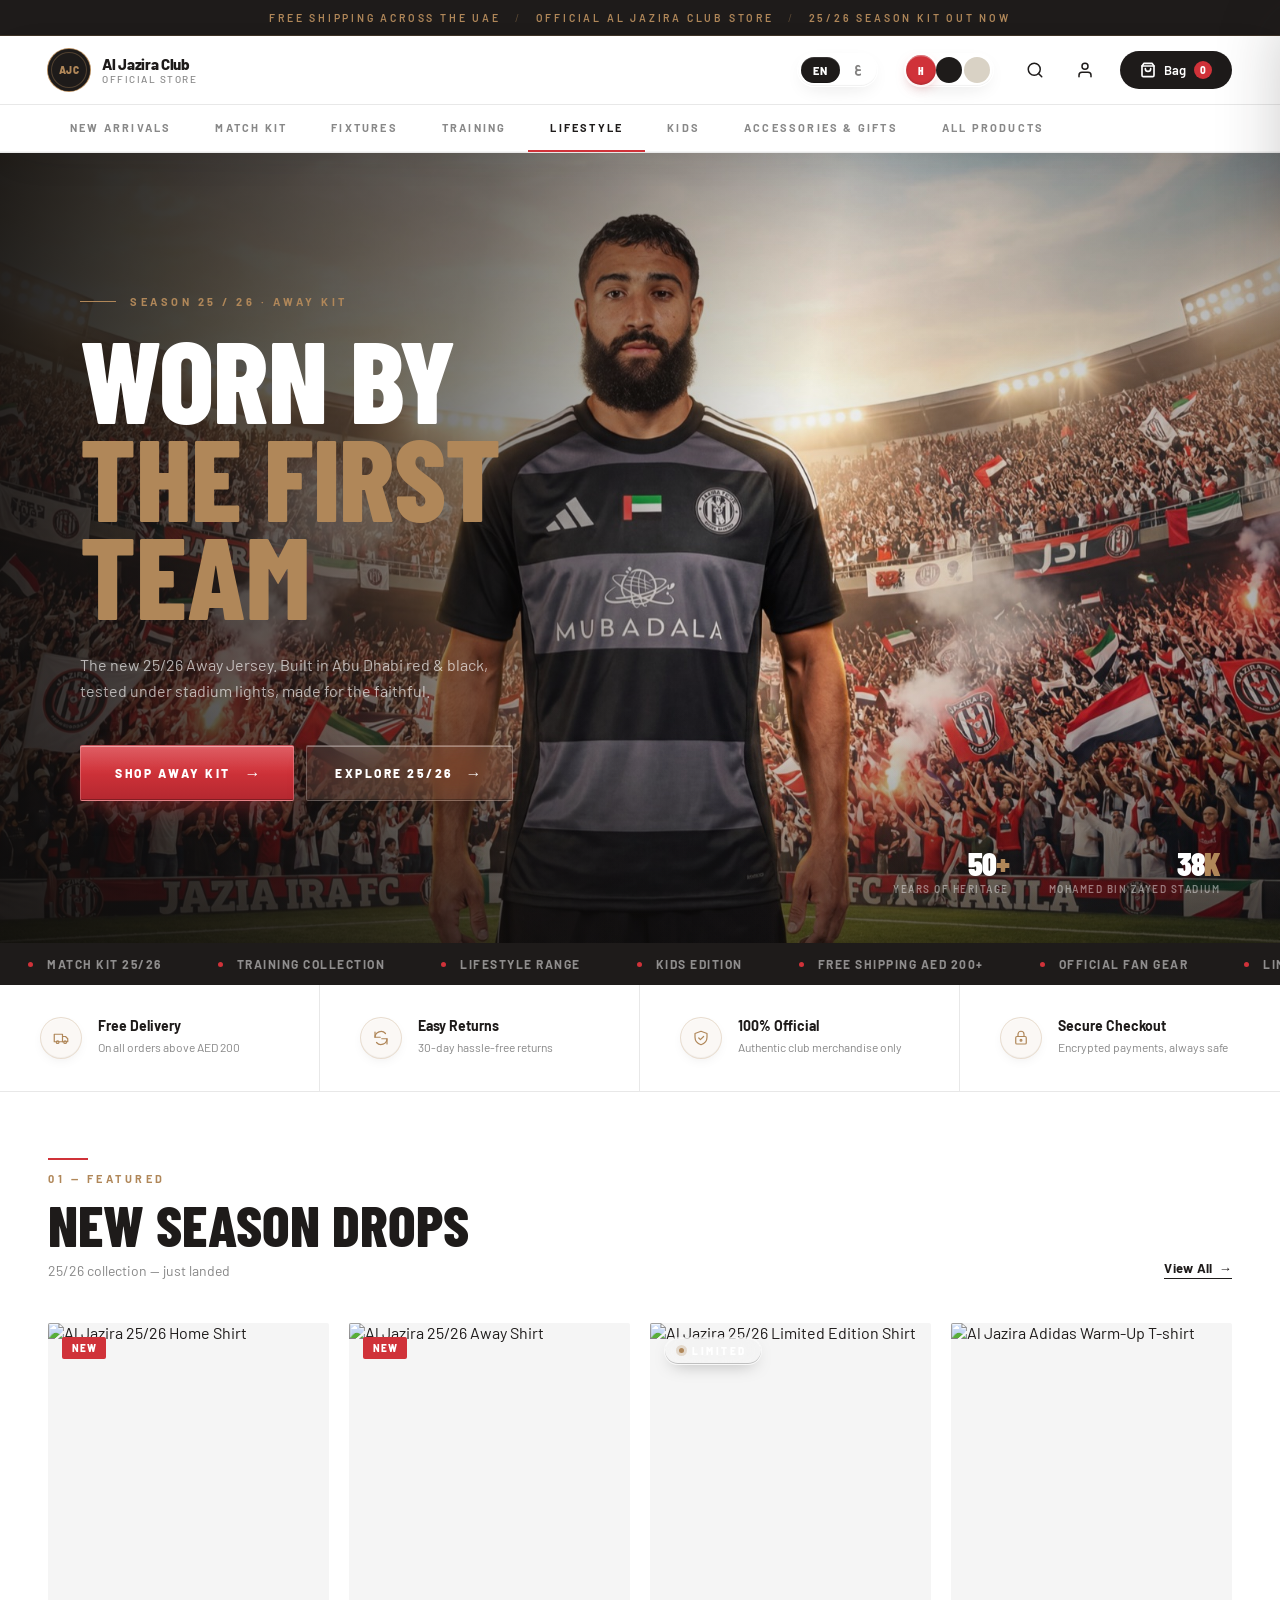
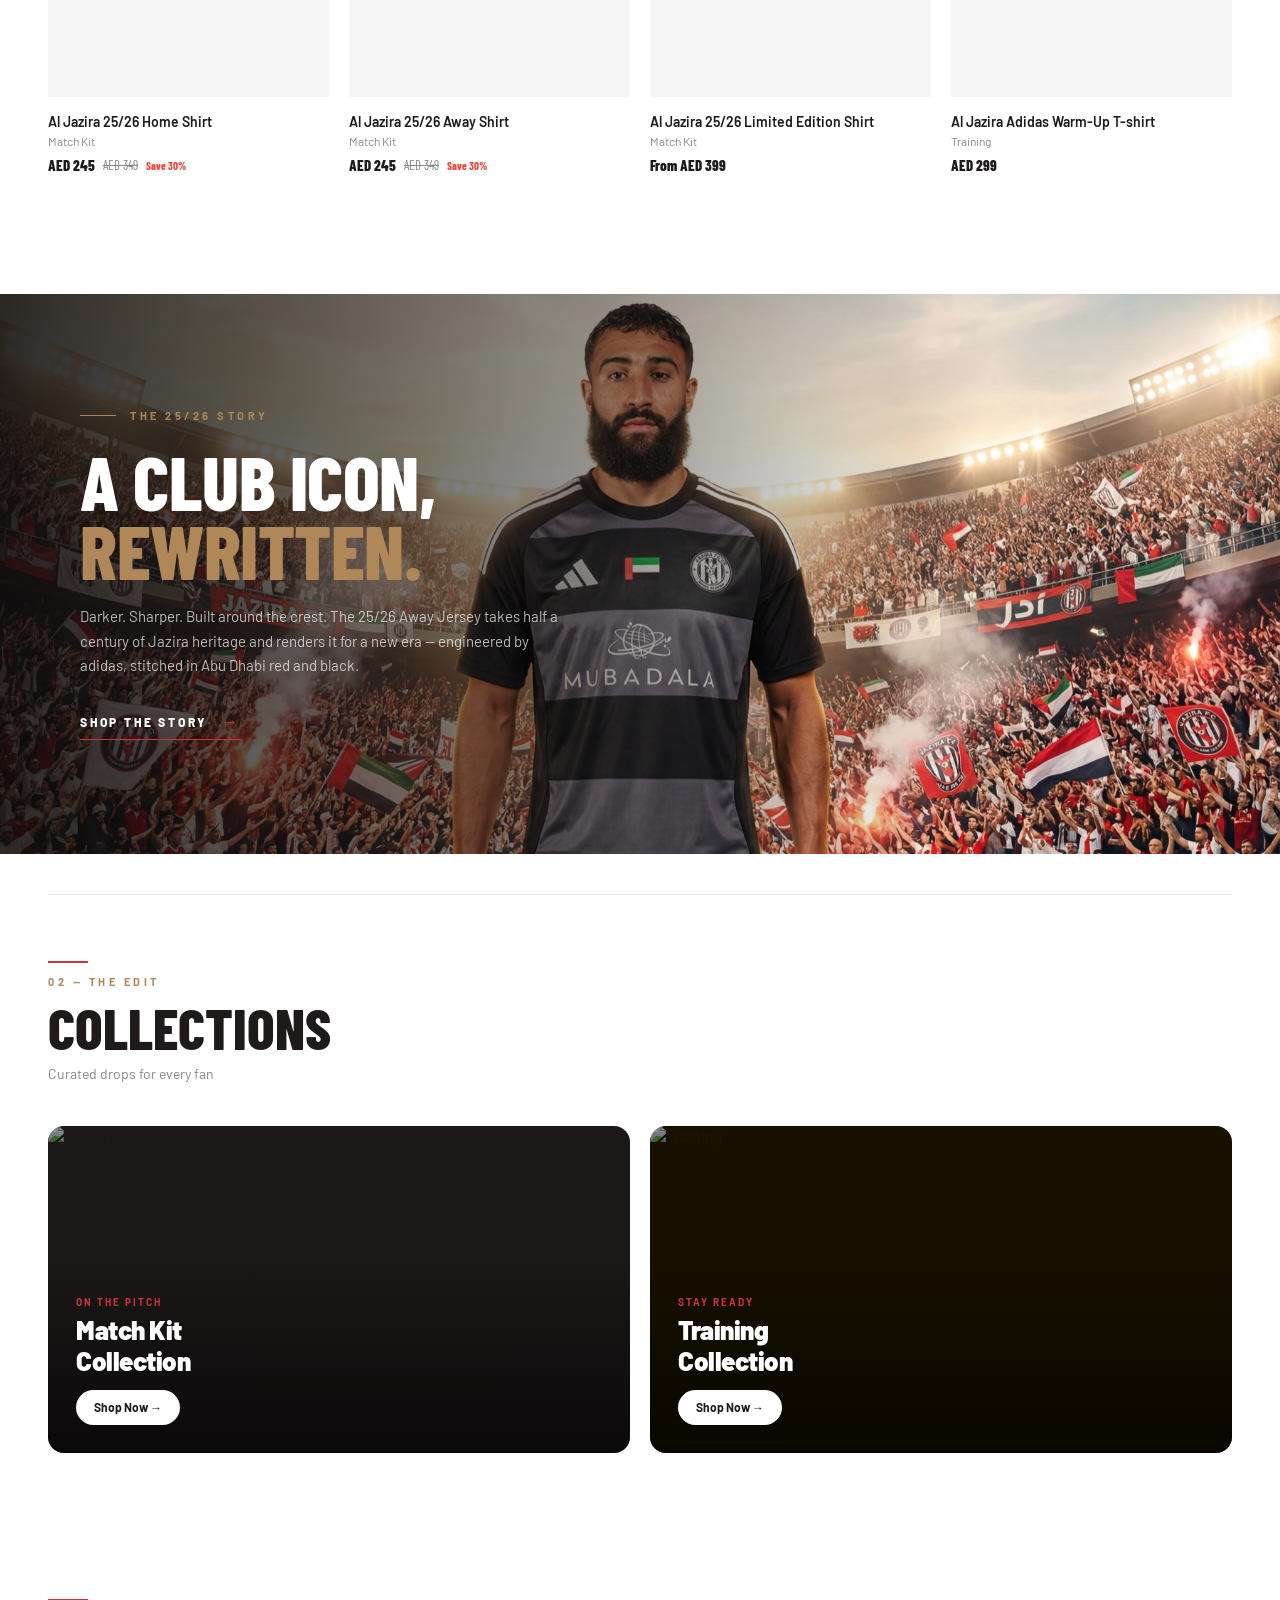
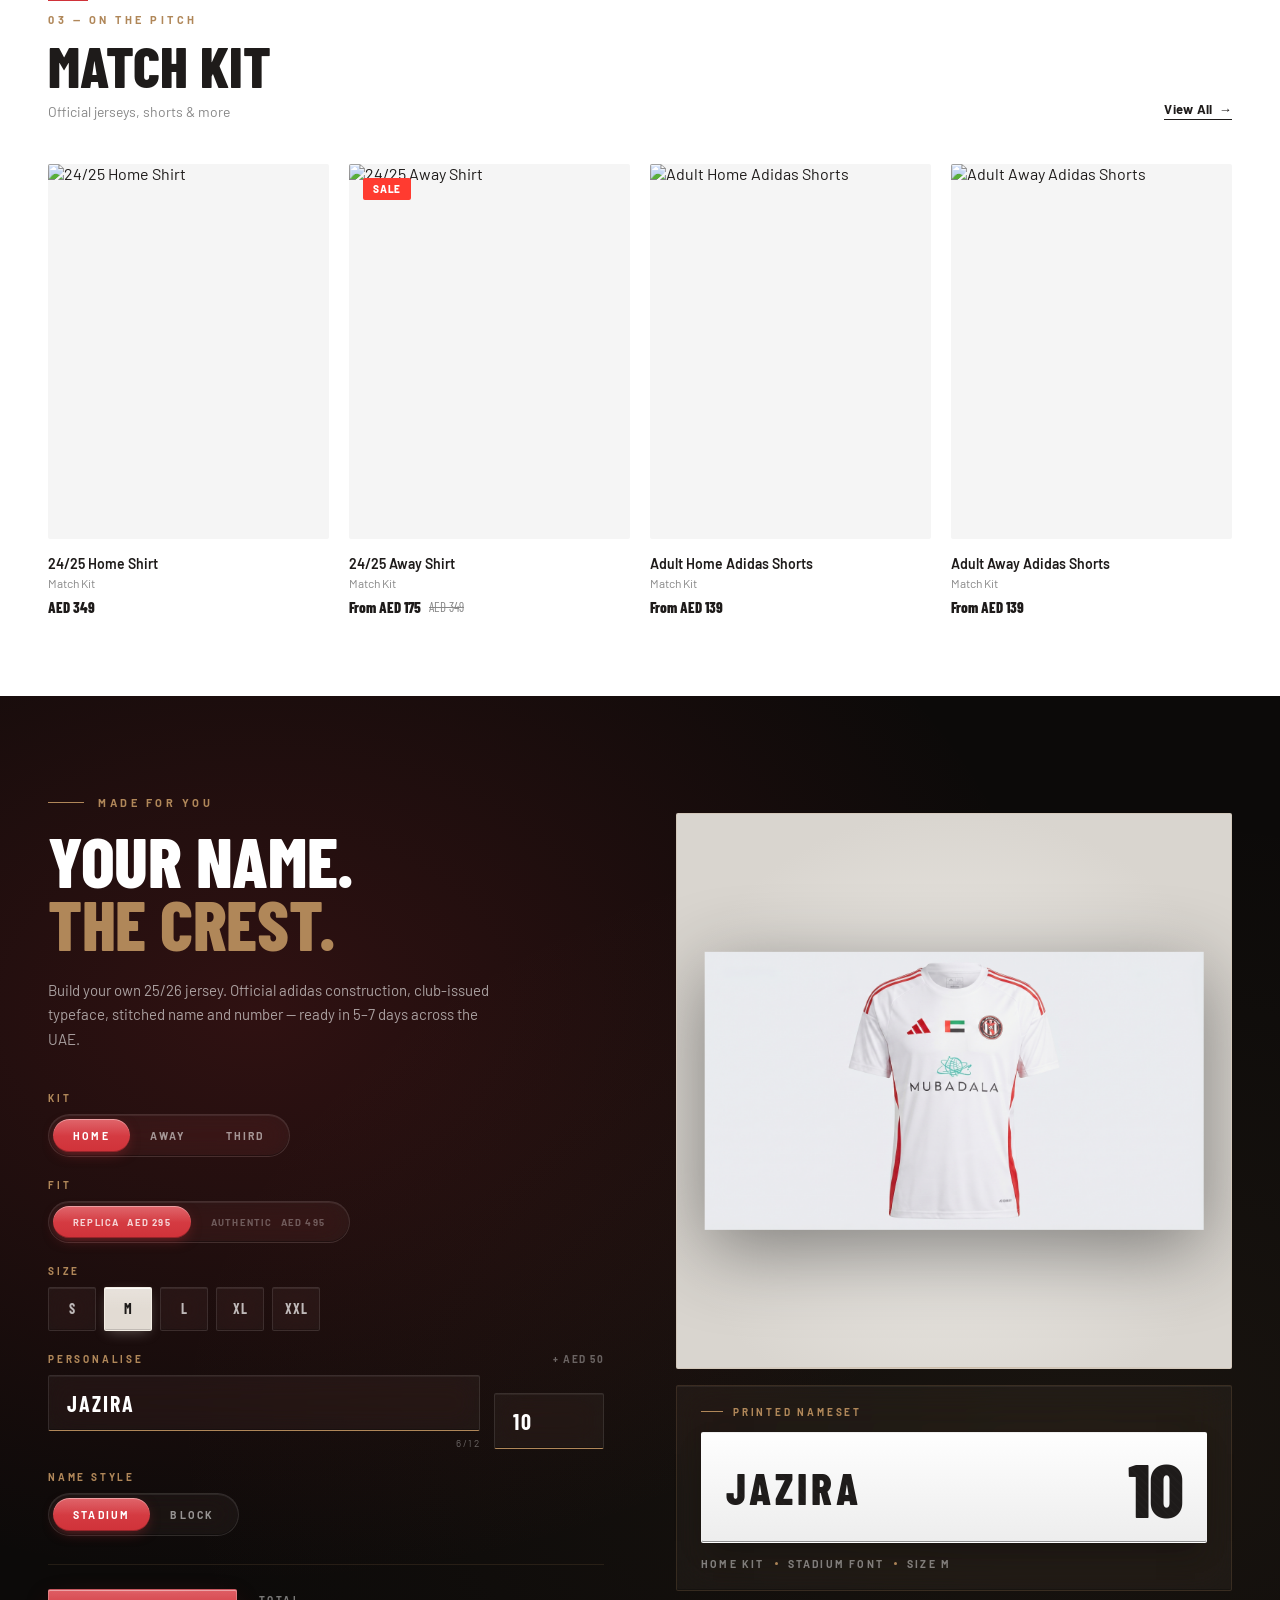
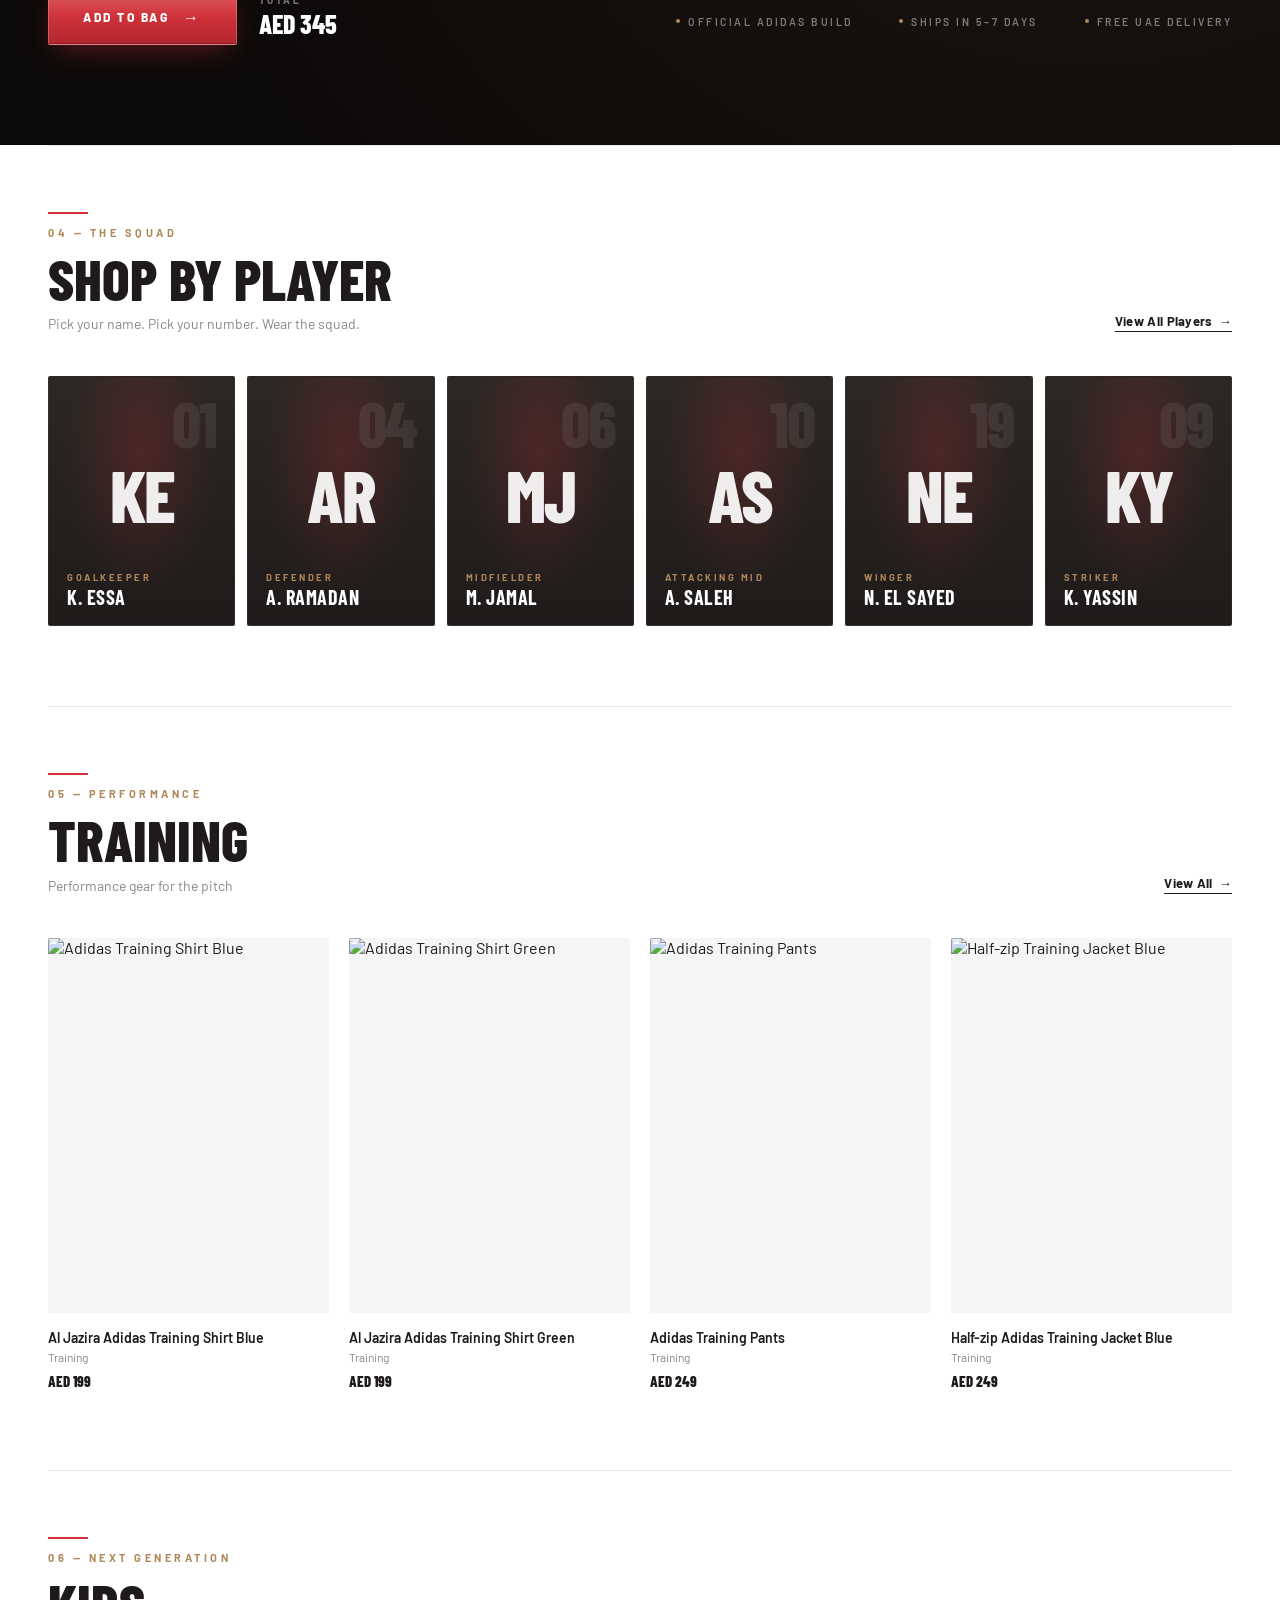
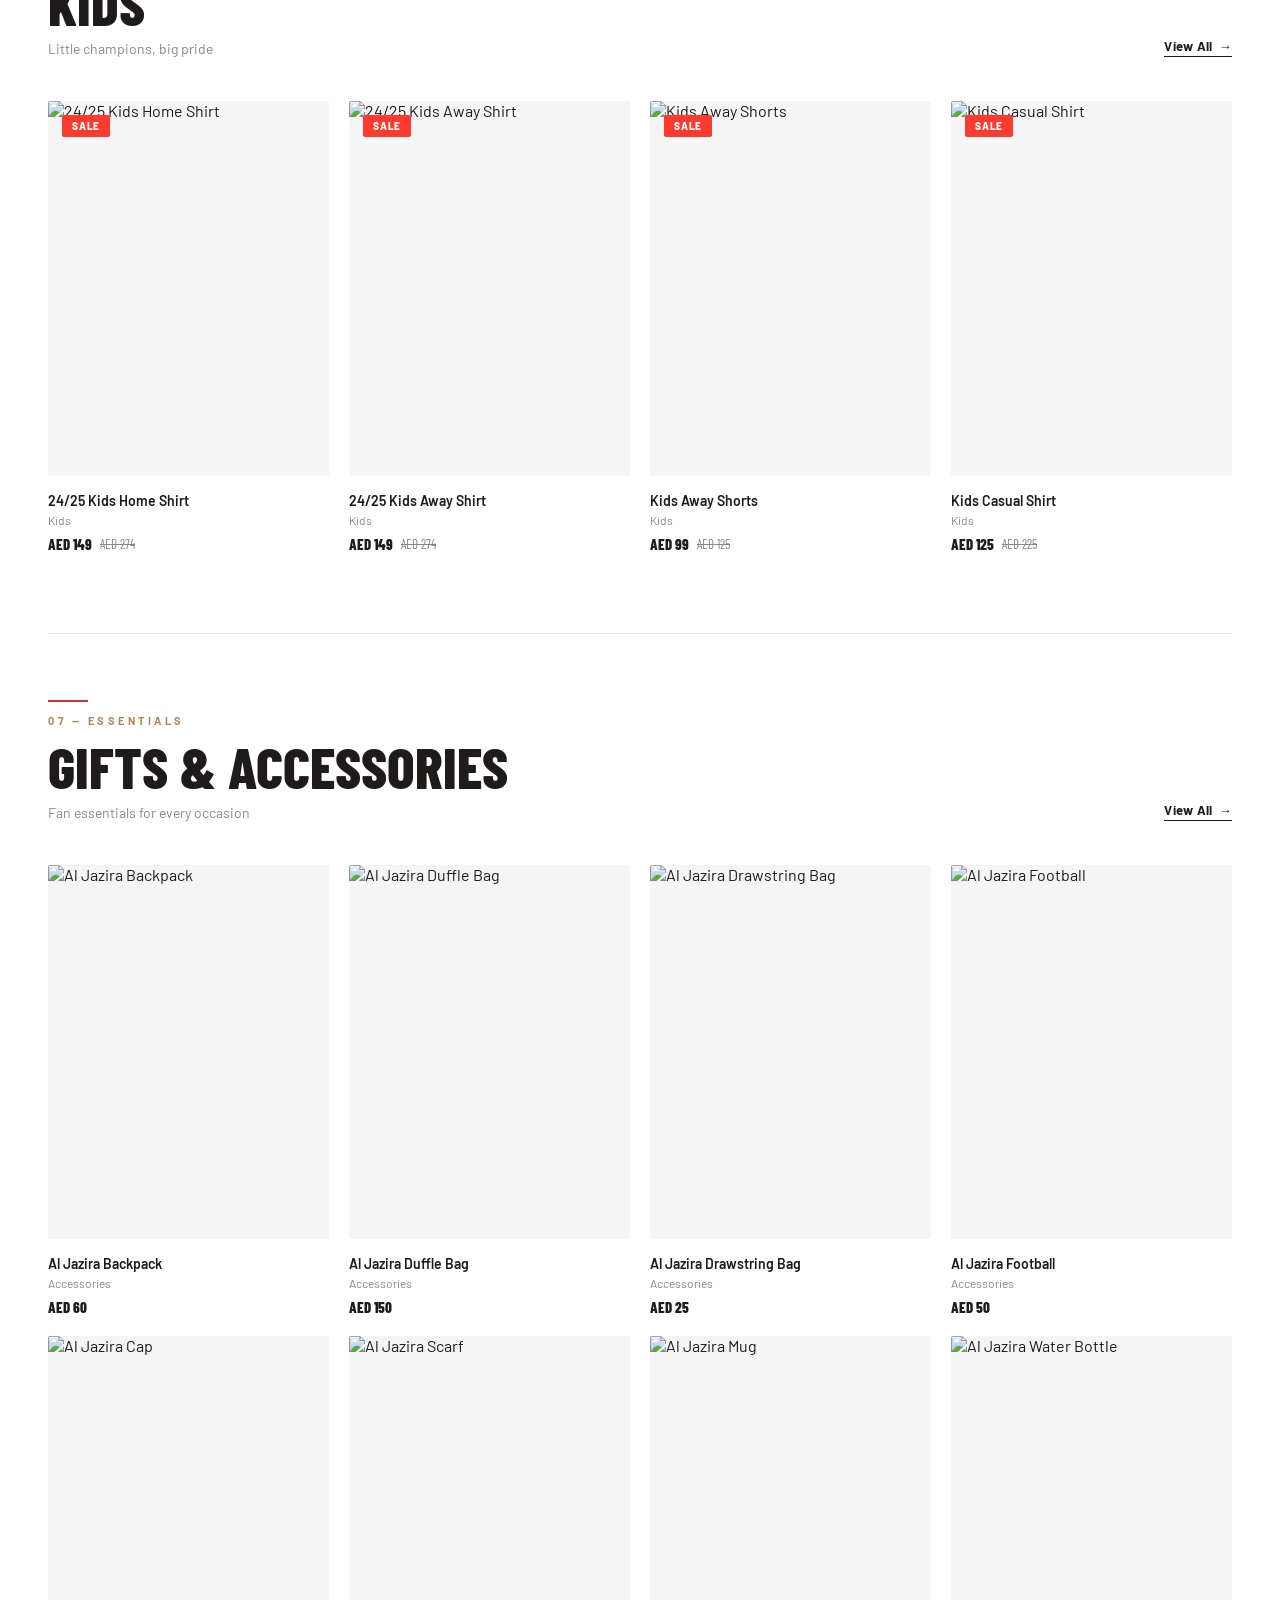
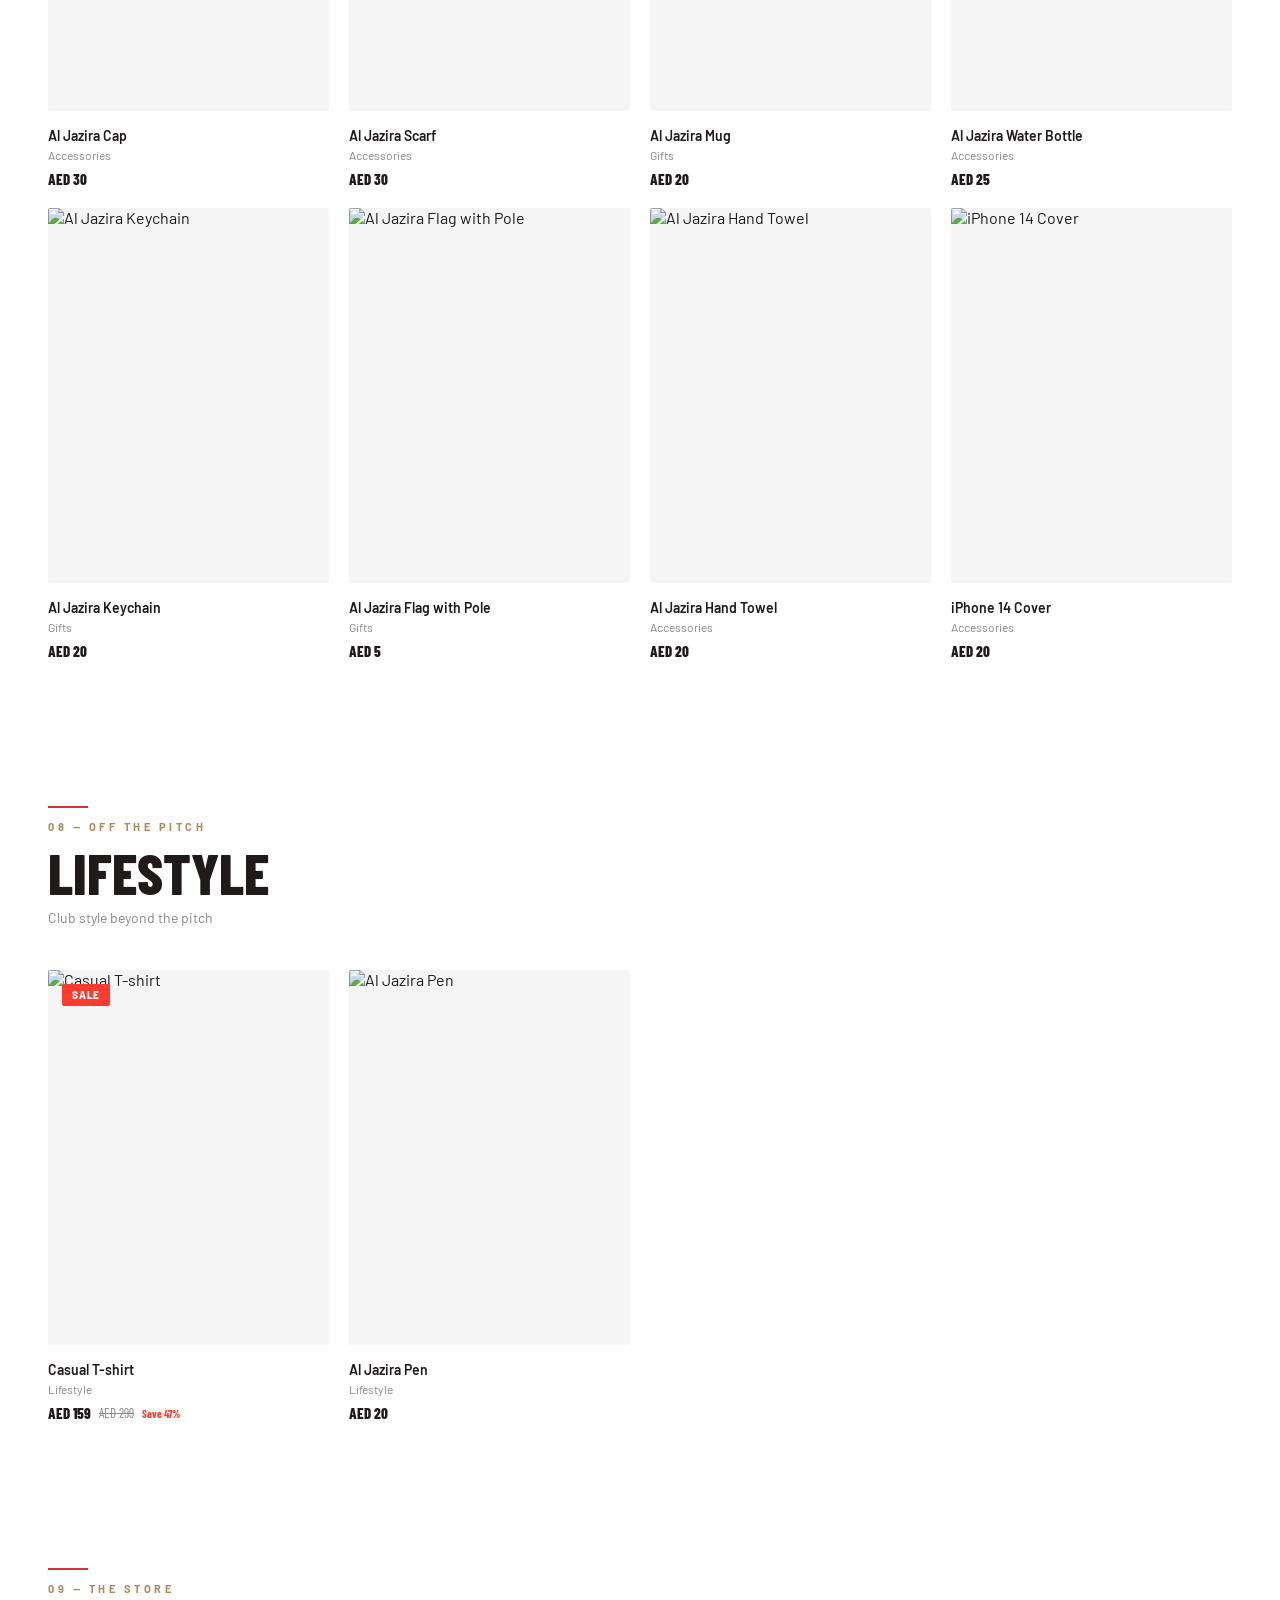
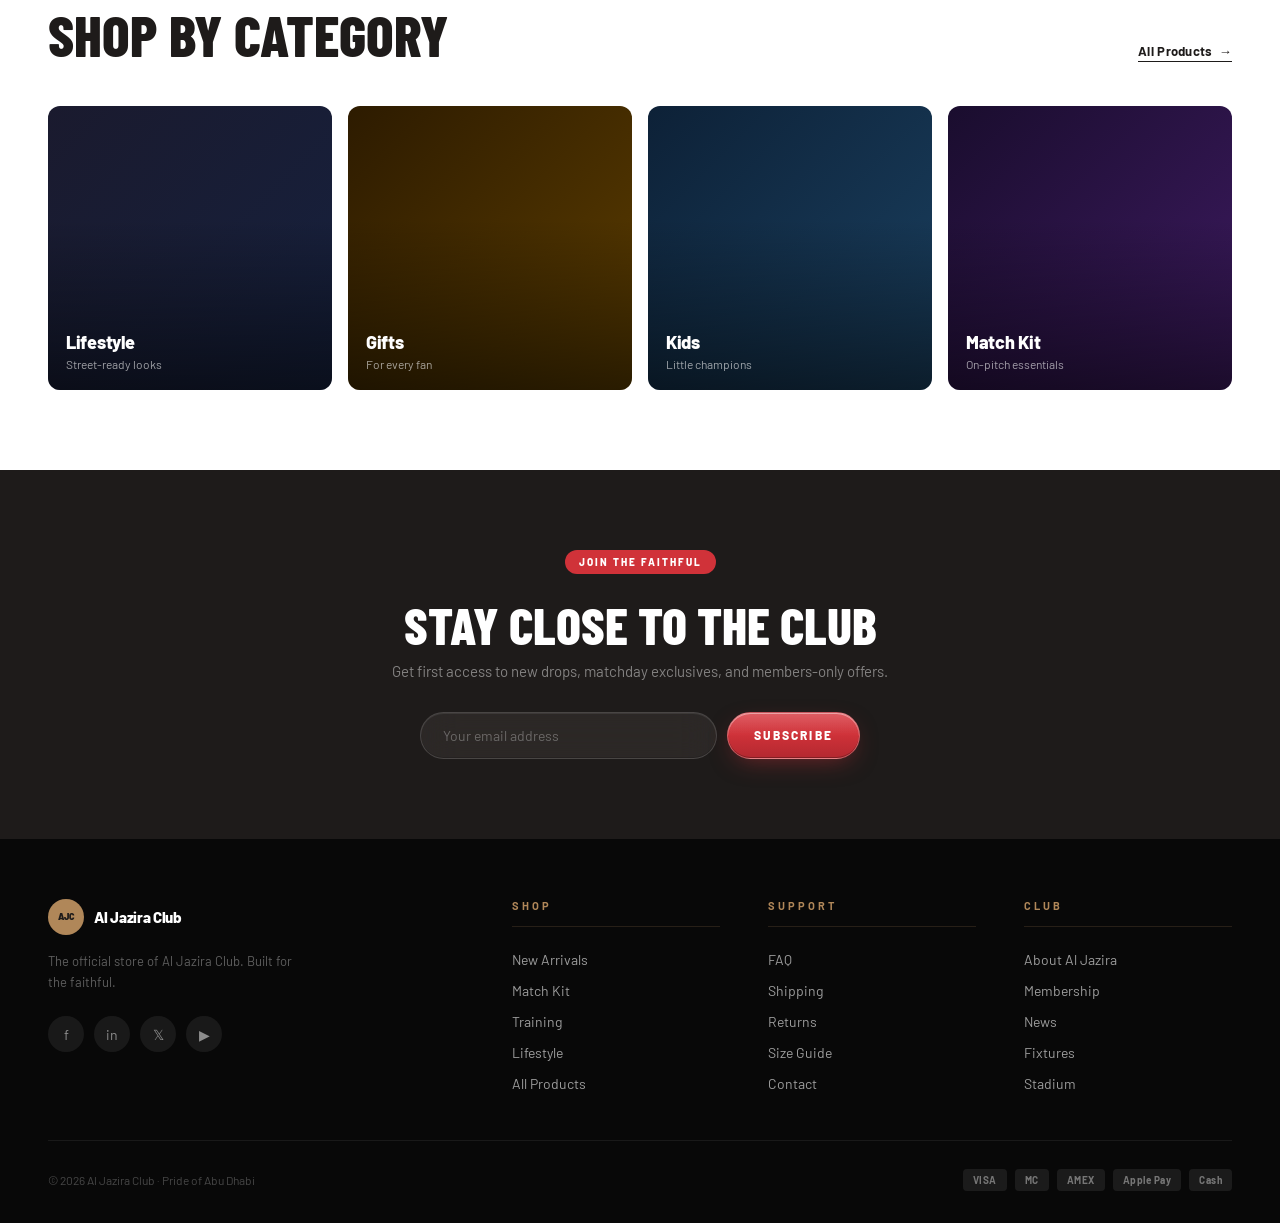
==== commit 68e9e126: "Add Fixtures & Results page with league table - New fixtures.html with Upcoming / Results / League T" ====
--- a/index.html
+++ b/index.html
@@ -2723,7 +2723,8 @@
     <div class="nav-cats">
       <a href="#section-new" class="nav-cat active" data-t="nav.new">New Arrivals</a>
       <a href="#section-matchkit" class="nav-cat" data-t="nav.matchkit">Match Kit</a>
-      <a href="#section-training" class="nav-cat" data-t="nav.training">Training</a>
+      <a href="fixtures.html" class="nav-cat" data-t="nav.fixtures">Fixtures</a>
+      <a href="index.html#section-training" class="nav-cat" data-t="nav.training">Training</a>
       <a href="#section-lifestyle" class="nav-cat" data-t="nav.lifestyle">Lifestyle</a>
       <a href="#section-kids" class="nav-cat" data-t="nav.kids">Kids</a>
       <a href="#section-gifts" class="nav-cat" data-t="nav.gifts">Accessories &amp; Gifts</a>
@@ -2740,7 +2741,6 @@
       poster="hero-player-1800.jpg"
       autoplay
       muted
-      loop
       playsinline
       preload="auto"
       aria-label="Al Jazira Club matchday"
--- a/lang.css
+++ b/lang.css
@@ -224,3 +224,195 @@
   letter-spacing: 0;
   line-height: 1.05;
 }
+
+/* ─────────────────────────────────────────────
+   MOBILE RESPONSIVE — applies to all pages
+   Fixes horizontal overflow and collapses
+   heavy-padded desktop layouts down to phone.
+   ───────────────────────────────────────────── */
+
+/* Hard cap — nothing should ever force a scroll wider than the viewport */
+html, body {
+  max-width: 100%;
+  overflow-x: hidden;
+}
+img, video, svg { max-width: 100%; }
+
+@media (max-width: 768px) {
+
+  /* ─── NAV ─── */
+  .nav-top {
+    padding: 0 16px !important;
+    height: 60px !important;
+    gap: 10px;
+  }
+  .nav-cats {
+    padding: 0 16px !important;
+  }
+  .nav-cat {
+    padding: 12px 14px !important;
+    font-size: 10px !important;
+    letter-spacing: 1.8px !important;
+  }
+  /* Hide less-essential nav icons on phone — keep language, kit, cart */
+  .nav-top .nav-icon-btn[title="Account"],
+  .nav-top .nav-icon-btn[title="Search"] { display: none; }
+  .nav-actions { gap: 8px !important; }
+  .cart-btn { padding: 8px 12px !important; font-size: 12px !important; }
+  .cart-btn svg { width: 14px !important; height: 14px !important; }
+  .logo-badge { width: 36px !important; height: 36px !important; }
+  .logo-text strong { font-size: 13px !important; }
+  .logo-text span { font-size: 9px !important; letter-spacing: 1px !important; }
+
+  /* Announcement bar smaller */
+  .announcement { padding: 9px 16px !important; font-size: 9.5px !important; letter-spacing: 1.8px !important; }
+  .announcement .sep { margin: 0 8px !important; }
+
+  /* ─── HERO ─── */
+  .hero { height: 80vh !important; min-height: 500px !important; }
+  .hero-content { padding: 0 20px !important; max-width: 100% !important; }
+  .hero-title { font-size: clamp(44px, 12vw, 72px) !important; }
+  .hero-desc { font-size: 14px !important; }
+  .hero-stats { display: none !important; }
+  .hero-btns { flex-direction: column; gap: 10px; }
+  .hero-btns a { width: 100%; justify-content: center; }
+
+  /* ─── SECTIONS — unify padding across pages ─── */
+  .section,
+  .products-section,
+  .players-section,
+  .customiser,
+  .newsletter-section,
+  .editorial-banner,
+  .page-hero,
+  .checkout-shell,
+  .help-section,
+  .filter-bar-inner,
+  .marquee-wrap,
+  footer {
+    padding-left: 20px !important;
+    padding-right: 20px !important;
+  }
+  .section, .products-section, .players-section { padding-top: 48px !important; padding-bottom: 48px !important; }
+  .customiser { padding-top: 56px !important; padding-bottom: 56px !important; }
+  .newsletter-section { padding-top: 56px !important; padding-bottom: 56px !important; }
+  .page-hero { padding-top: 48px !important; padding-bottom: 36px !important; }
+  .checkout-shell { padding-top: 32px !important; padding-bottom: 48px !important; grid-template-columns: 1fr !important; gap: 20px !important; }
+  .help-section { grid-template-columns: 1fr !important; margin-bottom: 48px !important; }
+
+  /* Section header stacks */
+  .section-header {
+    flex-direction: column !important;
+    align-items: flex-start !important;
+    gap: 14px !important;
+    margin-bottom: 28px !important;
+  }
+  .section-title { font-size: clamp(32px, 9vw, 44px) !important; }
+  .page-hero-title { font-size: clamp(40px, 11vw, 60px) !important; }
+  .newsletter-title { font-size: clamp(32px, 9vw, 42px) !important; }
+  .editorial-title { font-size: clamp(36px, 10vw, 54px) !important; }
+  .customiser-title { font-size: clamp(36px, 10vw, 54px) !important; }
+  .checkout-title { font-size: clamp(38px, 11vw, 56px) !important; }
+
+  /* ─── GRIDS ─── */
+  .product-grid { grid-template-columns: repeat(2, 1fr) !important; gap: 14px 10px !important; }
+  .players-grid { grid-template-columns: repeat(2, 1fr) !important; gap: 10px !important; }
+  .features {
+    grid-template-columns: repeat(2, 1fr) !important;
+  }
+  .feature {
+    padding: 18px 16px !important;
+    border-right: none !important;
+    border-bottom: 1px solid var(--rule) !important;
+    gap: 12px !important;
+  }
+  .feature:nth-last-child(-n+2) { border-bottom: none; }
+  .feature-icon { width: 34px !important; height: 34px !important; }
+  .feature-title { font-size: 13px !important; }
+  .feature-desc { font-size: 11px !important; }
+
+  .category-tiles { grid-template-columns: repeat(2, 1fr) !important; gap: 10px !important; }
+
+  .footer-top {
+    grid-template-columns: 1fr !important;
+    gap: 28px !important;
+  }
+  .footer-inner {
+    flex-direction: column !important;
+    align-items: flex-start !important;
+    gap: 16px !important;
+  }
+
+  /* ─── PRODUCT CARDS ─── */
+  .product-name { font-size: 13px !important; }
+  .product-category { font-size: 10px !important; letter-spacing: 1.5px !important; }
+  .price-current { font-size: 13px !important; }
+  .price-original { font-size: 11px !important; }
+
+  /* ─── EDITORIAL BANNER ─── */
+  .editorial-banner { min-height: 380px !important; margin: 24px 0 !important; }
+  .editorial-banner-content { padding: 40px 20px !important; max-width: 100% !important; }
+
+  /* ─── CUSTOMISER ─── */
+  .customiser-inner { grid-template-columns: 1fr !important; gap: 32px !important; }
+  .cust-footer { flex-direction: column !important; align-items: flex-start !important; gap: 16px !important; }
+  .customiser-cta { width: 100%; justify-content: center; }
+  .cust-segmented { flex-wrap: wrap; }
+  .cust-sizes button { min-width: 44px !important; height: 42px !important; }
+
+  /* Nameset card stays readable */
+  .nameset-card { padding: 16px 18px !important; gap: 12px !important; }
+  .nameset-name { font-size: clamp(22px, 5.5vw, 34px) !important; letter-spacing: 3px !important; }
+  .nameset-number { font-size: clamp(44px, 11vw, 68px) !important; }
+
+  /* ─── PLAYER TILES ─── */
+  .player-number { font-size: 44px !important; }
+  .player-monogram { font-size: 56px !important; }
+  .player-name { font-size: 16px !important; }
+
+  /* ─── FILTER BAR ─── */
+  .filter-bar { top: 104px !important; }
+  .filter-bar-inner { flex-direction: column !important; align-items: flex-start !important; gap: 14px !important; padding-top: 14px !important; padding-bottom: 14px !important; }
+  .filter-chips {
+    overflow-x: auto;
+    flex-wrap: nowrap !important;
+    scrollbar-width: none;
+    width: 100%;
+    padding-bottom: 4px;
+  }
+  .filter-chips::-webkit-scrollbar { display: none; }
+  .filter-sort { width: 100%; justify-content: space-between; }
+
+  /* Product detail on phone */
+  .product-detail-grid { grid-template-columns: 1fr !important; gap: 20px !important; }
+  .product-detail-section { padding: 20px !important; }
+  .breadcrumb { font-size: 11px !important; }
+  .product-detail-name { font-size: clamp(28px, 8vw, 42px) !important; }
+  .size-options { flex-wrap: wrap; }
+
+  /* Related grid 2 cols */
+  .related-grid { grid-template-columns: repeat(2, 1fr) !important; gap: 12px !important; }
+  .related-section { padding: 0 20px 48px !important; }
+
+  /* Cart drawer full-width */
+  .cart-drawer { width: 100vw !important; max-width: 100vw !important; }
+
+  /* Checkout */
+  .checkout-main, .checkout-summary, .help-card { padding: 22px !important; }
+  .form-grid { grid-template-columns: 1fr !important; gap: 12px !important; }
+  .checkout-summary { position: static !important; }
+
+  /* Marquee quieter on phone */
+  .marquee-item { padding: 0 18px !important; font-size: 10px !important; }
+
+  /* Scroll-top chip offset so it doesn't collide with thumb */
+  .scroll-top { bottom: 20px !important; right: 20px !important; width: 44px !important; height: 44px !important; }
+}
+
+@media (max-width: 420px) {
+  .nav-cat { padding: 10px 10px !important; font-size: 9px !important; letter-spacing: 1.4px !important; }
+  .logo-text { display: none; } /* tiny screens: badge only */
+  .hero-title { font-size: 44px !important; }
+  .product-grid { gap: 10px 8px !important; }
+  .editorial-banner-content { padding: 32px 16px !important; }
+}
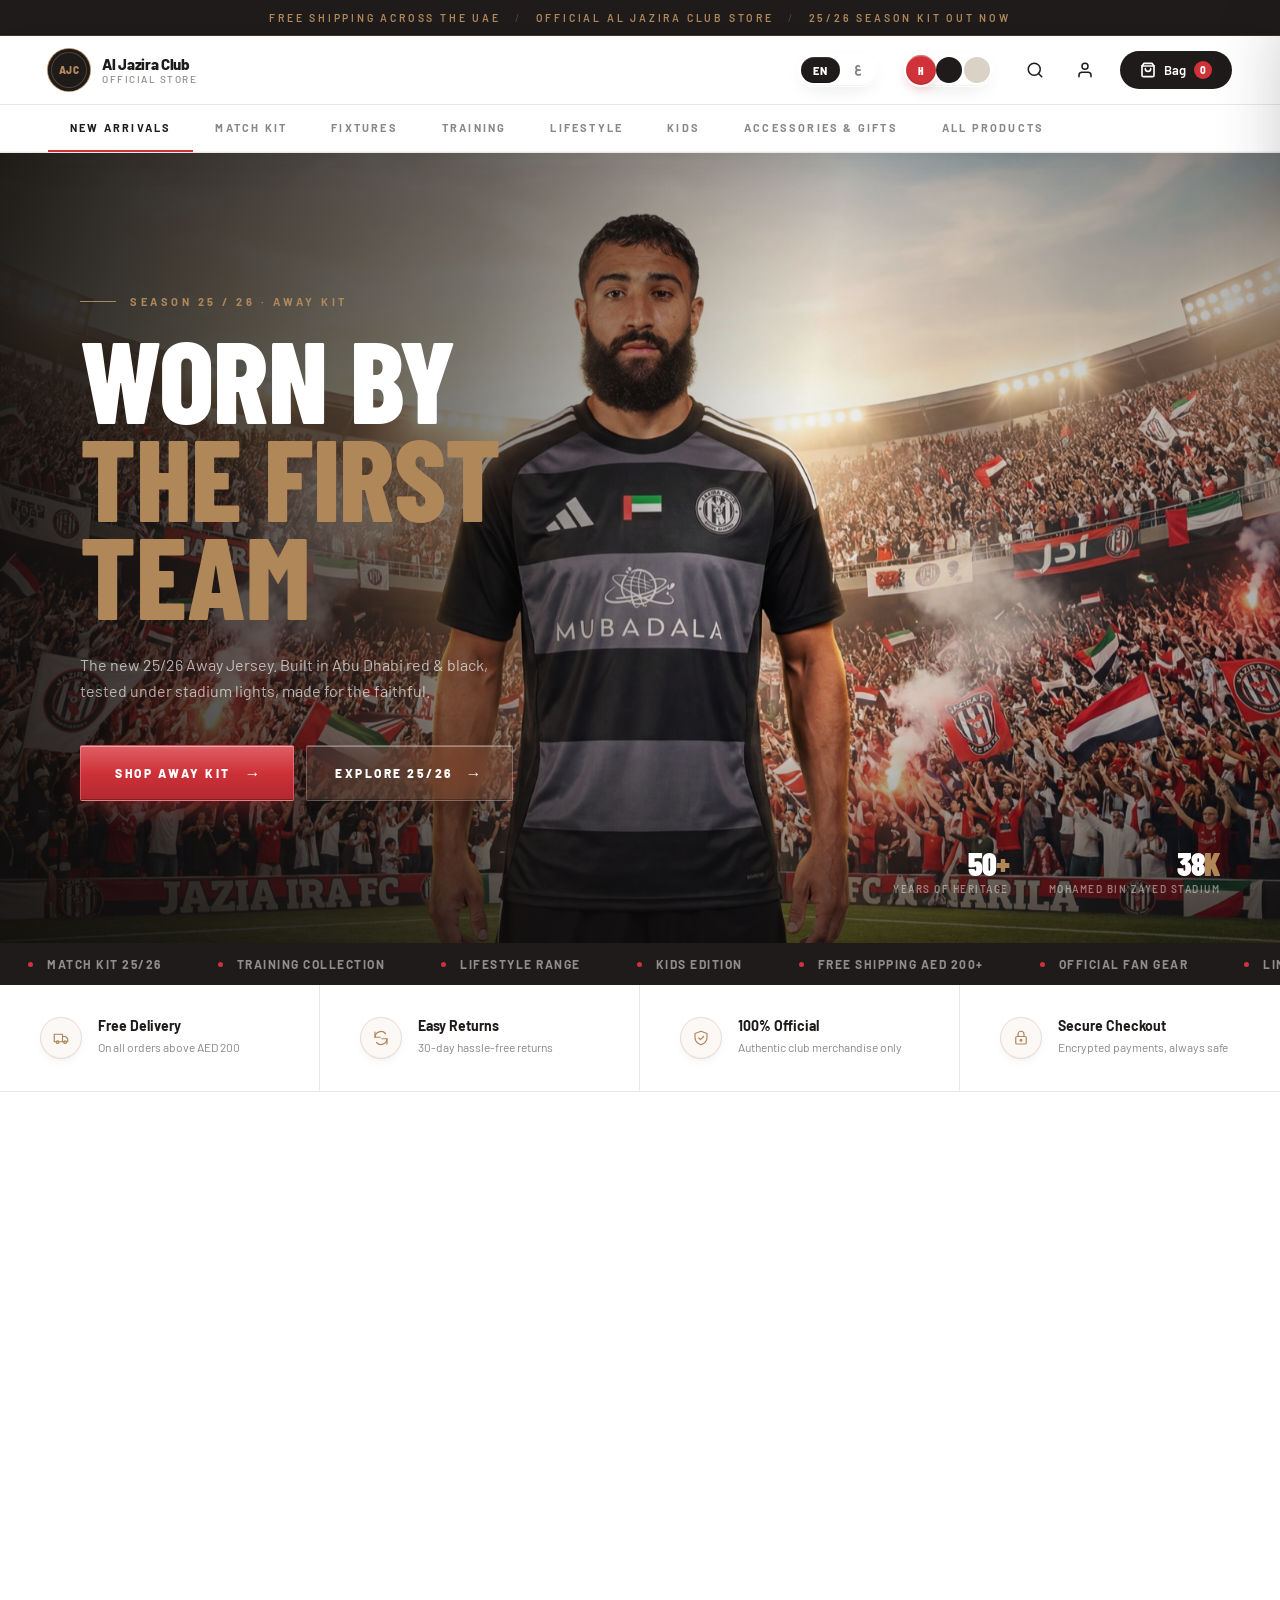
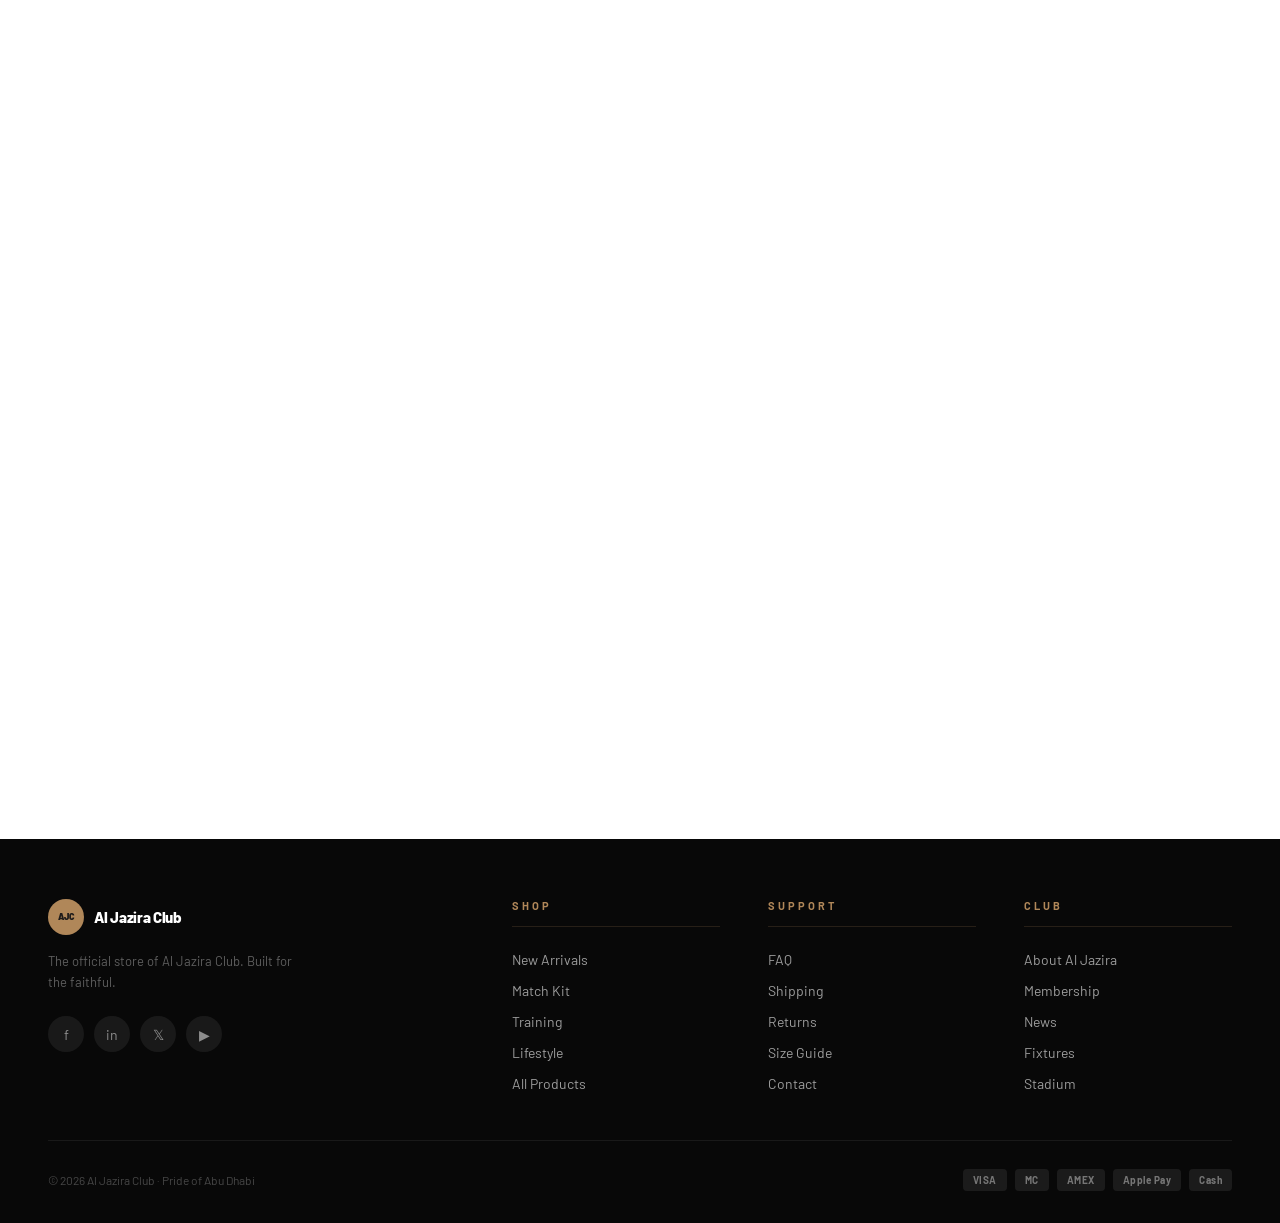
==== commit 4fbb8f50: "Bilingual polish: marquee, badges, collection banners, cart drawer" ====
--- a/index.html
+++ b/index.html
@@ -2770,20 +2770,20 @@
   <!-- MARQUEE -->
   <div class="marquee-wrap">
     <div class="marquee-track">
-      <div class="marquee-item"><span class="marquee-dot"></span>Match Kit 25/26</div>
-      <div class="marquee-item"><span class="marquee-dot"></span>Training Collection</div>
-      <div class="marquee-item"><span class="marquee-dot"></span>Lifestyle Range</div>
-      <div class="marquee-item"><span class="marquee-dot"></span>Kids Edition</div>
-      <div class="marquee-item"><span class="marquee-dot"></span>Free Shipping AED 200+</div>
-      <div class="marquee-item"><span class="marquee-dot"></span>Official Fan Gear</div>
-      <div class="marquee-item"><span class="marquee-dot"></span>Limited Edition Drops</div>
-      <div class="marquee-item"><span class="marquee-dot"></span>Match Kit 25/26</div>
-      <div class="marquee-item"><span class="marquee-dot"></span>Training Collection</div>
-      <div class="marquee-item"><span class="marquee-dot"></span>Lifestyle Range</div>
-      <div class="marquee-item"><span class="marquee-dot"></span>Kids Edition</div>
-      <div class="marquee-item"><span class="marquee-dot"></span>Free Shipping AED 200+</div>
-      <div class="marquee-item"><span class="marquee-dot"></span>Official Fan Gear</div>
-      <div class="marquee-item"><span class="marquee-dot"></span>Limited Edition Drops</div>
+      <div class="marquee-item"><span class="marquee-dot"></span><span data-t="marquee.matchkit">Match Kit 25/26</span></div>
+      <div class="marquee-item"><span class="marquee-dot"></span><span data-t="marquee.training">Training Collection</span></div>
+      <div class="marquee-item"><span class="marquee-dot"></span><span data-t="marquee.lifestyle">Lifestyle Range</span></div>
+      <div class="marquee-item"><span class="marquee-dot"></span><span data-t="marquee.kids">Kids Edition</span></div>
+      <div class="marquee-item"><span class="marquee-dot"></span><span data-t="marquee.shipping">Free Shipping AED 200+</span></div>
+      <div class="marquee-item"><span class="marquee-dot"></span><span data-t="marquee.official">Official Fan Gear</span></div>
+      <div class="marquee-item"><span class="marquee-dot"></span><span data-t="marquee.limited">Limited Edition Drops</span></div>
+      <div class="marquee-item"><span class="marquee-dot"></span><span data-t="marquee.matchkit">Match Kit 25/26</span></div>
+      <div class="marquee-item"><span class="marquee-dot"></span><span data-t="marquee.training">Training Collection</span></div>
+      <div class="marquee-item"><span class="marquee-dot"></span><span data-t="marquee.lifestyle">Lifestyle Range</span></div>
+      <div class="marquee-item"><span class="marquee-dot"></span><span data-t="marquee.kids">Kids Edition</span></div>
+      <div class="marquee-item"><span class="marquee-dot"></span><span data-t="marquee.shipping">Free Shipping AED 200+</span></div>
+      <div class="marquee-item"><span class="marquee-dot"></span><span data-t="marquee.official">Official Fan Gear</span></div>
+      <div class="marquee-item"><span class="marquee-dot"></span><span data-t="marquee.limited">Limited Edition Drops</span></div>
     </div>
   </div>
 
@@ -2851,7 +2851,7 @@
       <div class="product-card">
         <div class="product-img">
           <img src="https://ajcstore.ae/cdn/shop/files/CLIN2084_13a0cf9f-f776-4a59-a301-80357d1cf744.png" alt="Al Jazira 25/26 Home Shirt" loading="lazy" />
-          <span class="product-badge">New</span>
+          <span class="product-badge" data-t="prod.badge.new">New</span>
           <div class="product-wishlist">♡</div>
           <button class="product-quick-add">Quick Add</button>
         </div>
@@ -2869,7 +2869,7 @@
       <div class="product-card">
         <div class="product-img">
           <img src="https://ajcstore.ae/cdn/shop/files/CLIN1506.png" alt="Al Jazira 25/26 Away Shirt" loading="lazy" />
-          <span class="product-badge">New</span>
+          <span class="product-badge" data-t="prod.badge.new">New</span>
           <div class="product-wishlist">♡</div>
           <button class="product-quick-add">Quick Add</button>
         </div>
@@ -2887,7 +2887,7 @@
       <div class="product-card">
         <div class="product-img">
           <img src="https://ajcstore.ae/cdn/shop/files/13.png" alt="Al Jazira 25/26 Limited Edition Shirt" loading="lazy" />
-          <span class="product-badge glass-chip" style="position:absolute;top:14px;left:14px;">Limited</span>
+          <span class="product-badge glass-chip" style="position:absolute;top:14px;left:14px;" data-t="prod.badge.limited">Limited</span>
           <div class="product-wishlist">♡</div>
           <button class="product-quick-add">Quick Add</button>
         </div>
@@ -2955,9 +2955,9 @@
         <img src="https://ajcstore.ae/cdn/shop/files/DSC08021copy.png" alt="Match Kit" style="position:absolute;inset:0;width:100%;height:100%;object-fit:cover;opacity:0.6;transition:transform 0.5s ease;" class="collection-banner-bg" />
         <div class="collection-overlay"></div>
         <div class="collection-content">
-          <div class="collection-tag">On the Pitch</div>
-          <div class="collection-title">Match Kit<br>Collection</div>
-          <a href="all-products.html?category=Match%20Kit" class="btn-sm-white">Shop Now →</a>
+          <div class="collection-tag" data-t="col.matchkit.tag">On the Pitch</div>
+          <div class="collection-title" data-t="col.matchkit.title">Match Kit Collection</div>
+          <a href="all-products.html?category=Match%20Kit" class="btn-sm-white" data-t="col.shopnow">Shop Now →</a>
         </div>
       </div>
 
@@ -2965,9 +2965,9 @@
         <img src="https://ajcstore.ae/cdn/shop/files/JI8943_22_modelcopy.jpg" alt="Training" style="position:absolute;inset:0;width:100%;height:100%;object-fit:cover;opacity:0.6;transition:transform 0.5s ease;" class="collection-banner-bg" />
         <div class="collection-overlay"></div>
         <div class="collection-content">
-          <div class="collection-tag">Stay Ready</div>
-          <div class="collection-title">Training<br>Collection</div>
-          <a href="all-products.html?category=Training" class="btn-sm-white">Shop Now →</a>
+          <div class="collection-tag" data-t="col.training.tag">Stay Ready</div>
+          <div class="collection-title" data-t="col.training.title">Training Collection</div>
+          <a href="all-products.html?category=Training" class="btn-sm-white" data-t="col.shopnow">Shop Now →</a>
         </div>
       </div>
 
@@ -3002,7 +3002,7 @@
       <div class="product-card">
         <div class="product-img">
           <img src="https://ajcstore.ae/cdn/shop/files/DSC07872copy.png" alt="24/25 Away Shirt" loading="lazy" />
-          <span class="product-badge sale">Sale</span>
+          <span class="product-badge sale" data-t="prod.badge.sale">Sale</span>
           <div class="product-wishlist">♡</div>
           <button class="product-quick-add">Quick Add</button>
         </div>
@@ -3301,7 +3301,7 @@
       <div class="product-card">
         <div class="product-img">
           <img src="https://ajcstore.ae/cdn/shop/files/kidskitedit2024-25-7480copy.png" alt="24/25 Kids Home Shirt" loading="lazy" />
-          <span class="product-badge sale">Sale</span>
+          <span class="product-badge sale" data-t="prod.badge.sale">Sale</span>
           <div class="product-wishlist">♡</div>
           <button class="product-quick-add">Quick Add</button>
         </div>
@@ -3318,7 +3318,7 @@
       <div class="product-card">
         <div class="product-img">
           <img src="https://ajcstore.ae/cdn/shop/files/kidskitedit2024-25-7737copy.png" alt="24/25 Kids Away Shirt" loading="lazy" />
-          <span class="product-badge sale">Sale</span>
+          <span class="product-badge sale" data-t="prod.badge.sale">Sale</span>
           <div class="product-wishlist">♡</div>
           <button class="product-quick-add">Quick Add</button>
         </div>
@@ -3335,7 +3335,7 @@
       <div class="product-card">
         <div class="product-img">
           <img src="https://ajcstore.ae/cdn/shop/files/kidskitedit2024-25-7764copy.png" alt="Kids Away Shorts" loading="lazy" />
-          <span class="product-badge sale">Sale</span>
+          <span class="product-badge sale" data-t="prod.badge.sale">Sale</span>
           <div class="product-wishlist">♡</div>
           <button class="product-quick-add">Quick Add</button>
         </div>
@@ -3352,7 +3352,7 @@
       <div class="product-card">
         <div class="product-img">
           <img src="https://ajcstore.ae/cdn/shop/files/kidskitedit2024-25-7462copy.png" alt="Kids Casual Shirt" loading="lazy" />
-          <span class="product-badge sale">Sale</span>
+          <span class="product-badge sale" data-t="prod.badge.sale">Sale</span>
           <div class="product-wishlist">♡</div>
           <button class="product-quick-add">Quick Add</button>
         </div>
@@ -3556,7 +3556,7 @@
       <div class="product-card">
         <div class="product-img">
           <img src="https://ajcstore.ae/cdn/shop/files/Z8N7275copy.png" alt="Casual T-shirt" loading="lazy" />
-          <span class="product-badge sale">Sale</span>
+          <span class="product-badge sale" data-t="prod.badge.sale">Sale</span>
           <div class="product-wishlist">♡</div>
           <button class="product-quick-add">Quick Add</button>
         </div>
@@ -3716,7 +3716,7 @@
   <button class="scroll-top" id="scrollTop" aria-label="Scroll to top">↑</button>
   <div class="cart-drawer glass-drawer" id="cartDrawer">
     <div class="cart-drawer-header">
-      <div class="cart-drawer-title">Your Bag <span id="cartHeaderCount" style="color:var(--mid);font-weight:500;font-size:14px;"></span></div>
+      <div class="cart-drawer-title"><span data-t="cart.title">Your Bag</span> <span id="cartHeaderCount" style="color:var(--mid);font-weight:500;font-size:14px;"></span></div>
       <button class="cart-close-btn" id="cartCloseBtn">
         <svg width="20" height="20" viewBox="0 0 24 24" fill="none" stroke="currentColor" stroke-width="2.5" stroke-linecap="round" stroke-linejoin="round"><line x1="18" y1="6" x2="6" y2="18"/><line x1="6" y1="6" x2="18" y2="18"/></svg>
       </button>
@@ -3724,12 +3724,12 @@
     <div class="cart-items" id="cartItems">
       <div class="cart-empty">
         <div class="cart-empty-icon">🛍️</div>
-        <p>Your bag is empty</p>
+        <p data-t="cart.empty">Your bag is empty</p>
       </div>
     </div>
     <div class="cart-footer" id="cartFooter" style="display:none;">
       <div class="cart-subtotal">
-        <span class="cart-subtotal-label">Subtotal</span>
+        <span class="cart-subtotal-label" data-t="cart.subtotal">Subtotal</span>
         <span class="cart-subtotal-amount" id="cartSubtotal">AED 0</span>
       </div>
       <button class="cart-checkout-btn">Proceed to Checkout →</button>
@@ -3844,7 +3844,8 @@
       const footerEl = document.getElementById('cartFooter');
 
       if (cart.length === 0) {
-        itemsEl.innerHTML = `<div class="cart-empty"><div class="cart-empty-icon">🛍️</div><p>Your bag is empty</p></div>`;
+        itemsEl.innerHTML = `<div class="cart-empty"><div class="cart-empty-icon">🛍️</div><p data-t="cart.empty">Your bag is empty</p></div>`;
+        if (window.AJCLang) window.AJCLang.apply(window.AJCLang.current());
         footerEl.style.display = 'none';
         return;
       }
@@ -4277,7 +4278,4 @@
       updateCartUI();
     });
 
-  </script>
-
-</body>
-</html>
+  </s
